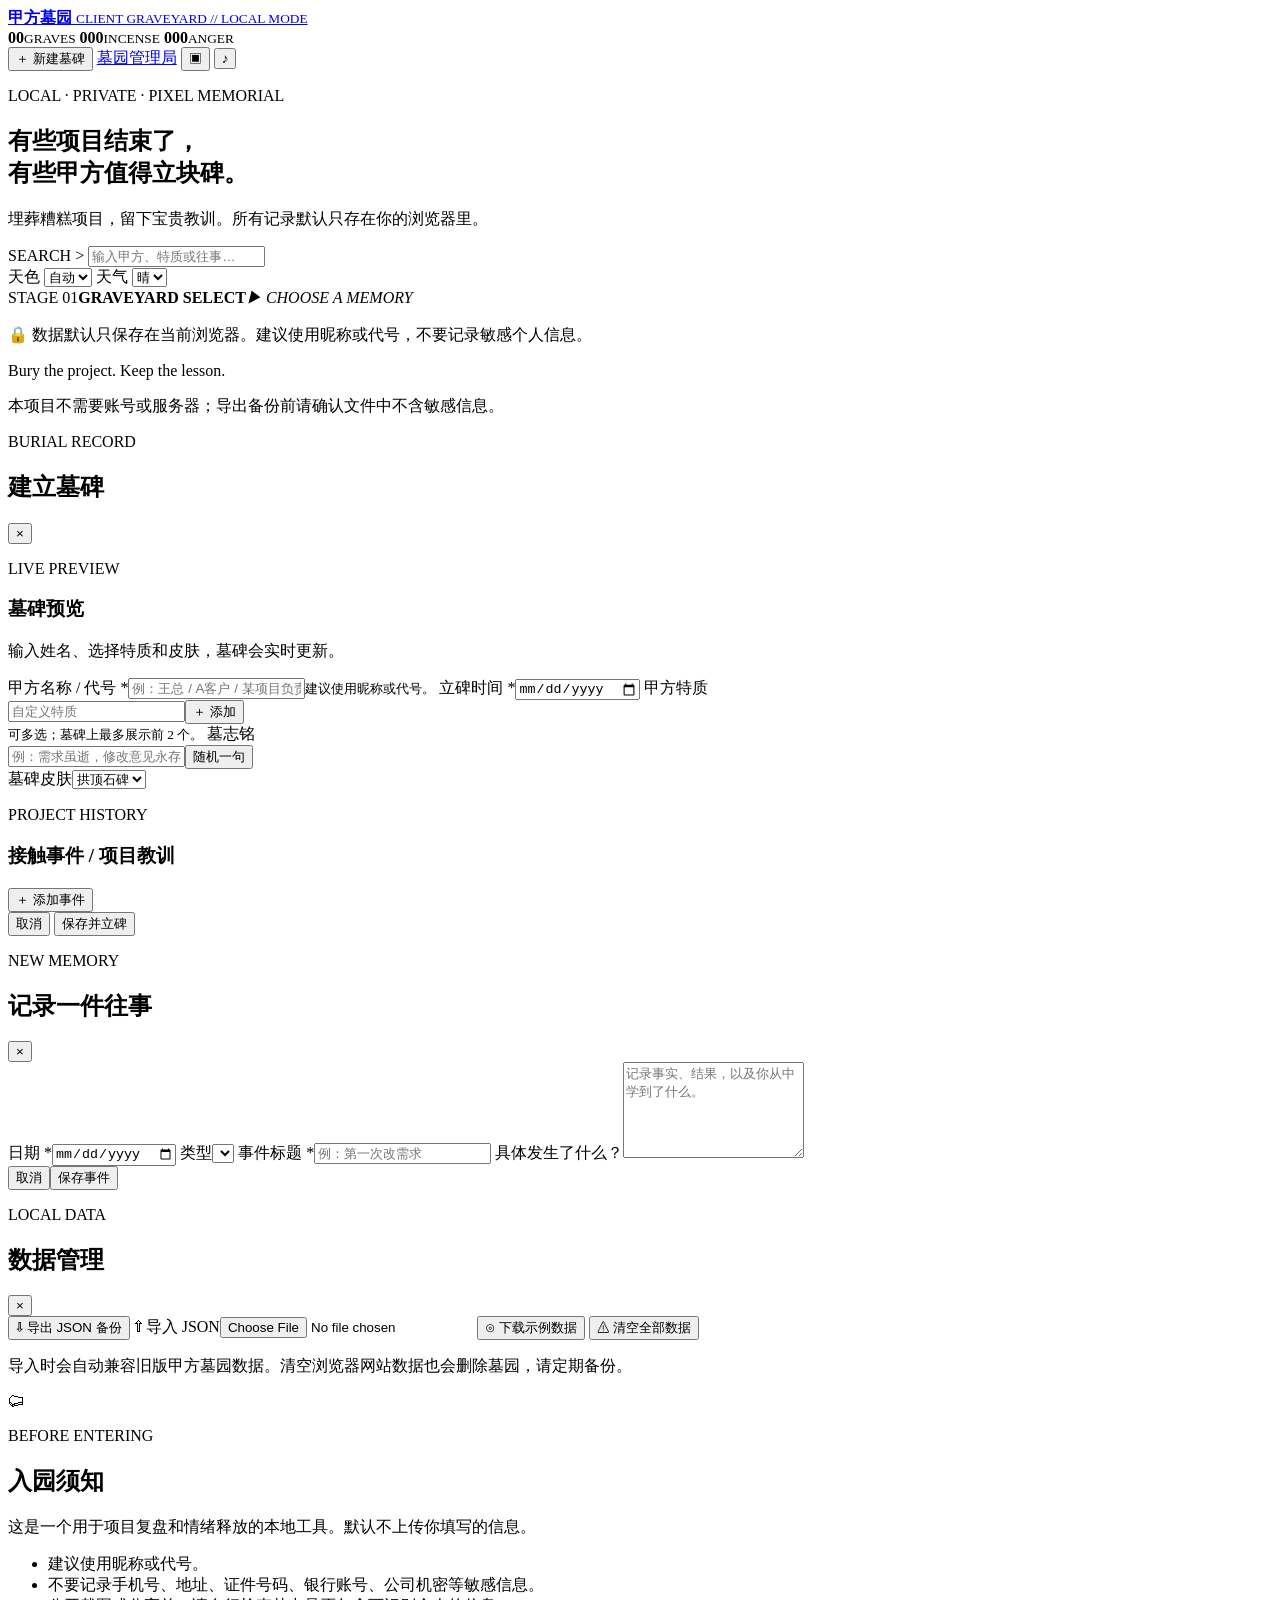
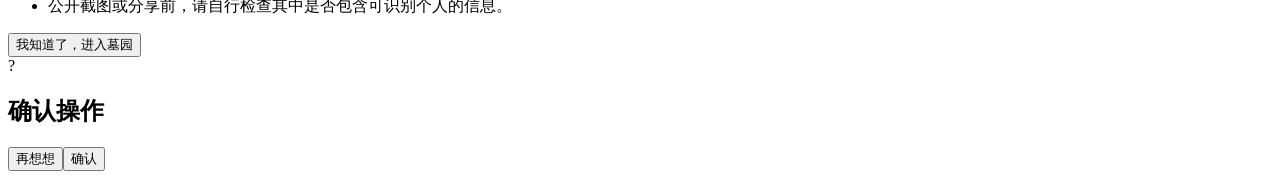
==== index.html @ edfb30df "Add app shell" ====
<!doctype html>
<html lang="zh-CN">
<head>
  <meta charset="utf-8">
  <meta name="viewport" content="width=device-width, initial-scale=1, viewport-fit=cover">
  <meta name="description" content="甲方墓园 Client Graveyard：一个用于项目复盘、情绪释放和记录合作教训的本地像素 Web App。">
  <meta name="theme-color" content="#11131f">
  <title>甲方墓园 · Client Graveyard</title>
  <link rel="stylesheet" href="css/style.css">
  <link rel="stylesheet" href="css/pixel.css">
  <link rel="stylesheet" href="css/responsive.css">
  <link rel="stylesheet" href="css/arcade-v11.css">
  <script defer src="js/storage.js"></script>
  <script defer src="js/events.js"></script>
  <script defer src="js/animations.js"></script>
  <script defer src="js/achievements.js"></script>
  <script defer src="js/graveyard.js"></script>
  <script defer src="js/profile.js"></script>
  <script defer src="js/app.js"></script>
</head>
<body data-theme="night" data-weather="fog">
  <div id="weatherLayer" class="weather-layer" aria-hidden="true">
    <div class="stars"></div>
    <div class="moon"></div>
    <div class="fog fog-a"></div>
    <div class="fog fog-b"></div>
    <div class="rain"></div>
  </div>

  <header class="site-header">
    <a class="brand" href="#graveyard" aria-label="返回甲方墓园">
      <span class="brand-mark" aria-hidden="true"><i></i></span>
      <span class="brand-copy">
        <strong>甲方墓园</strong>
        <small>CLIENT GRAVEYARD // LOCAL MODE</small>
      </span>
    </a>
    <div class="hud-counters" aria-label="墓园统计">
      <span><b id="hudGraves">00</b><small>GRAVES</small></span>
      <span><b id="hudIncense">000</b><small>INCENSE</small></span>
      <span><b id="hudPoop">000</b><small>ANGER</small></span>
    </div>
    <nav class="top-actions" aria-label="主要功能">
      <button class="pixel-btn primary" data-action="new-client">＋ 新建墓碑</button>
      <a class="pixel-btn" href="#stats">墓园管理局</a>
      <button class="pixel-btn icon-only" data-action="open-data" title="数据管理" aria-label="数据管理">▣</button>
      <button class="pixel-btn icon-only" data-action="toggle-sound" title="环境音" aria-label="切换环境音">♪</button>
    </nav>
  </header>

  <main id="app" class="app-shell">
    <section id="graveyardView" class="view" data-view="graveyard">
      <div class="hero">
        <div class="hero-copy">
          <p class="eyebrow">LOCAL · PRIVATE · PIXEL MEMORIAL</p>
          <h1>有些项目结束了，<br><span>有些甲方值得立块碑。</span></h1>
          <p>埋葬糟糕项目，留下宝贵教训。所有记录默认只存在你的浏览器里。</p>
        </div>
        <aside id="todayMemorial" class="today-card" aria-live="polite"></aside>
      </div>

      <div class="cemetery-toolbar">
        <label class="search-box">
          <span class="search-label">SEARCH</span>
          <span class="search-prefix">&gt;</span>
          <input id="searchInput" type="search" placeholder="输入甲方、特质或往事…" autocomplete="off">
        </label>
        <div id="filterChips" class="filter-chips" aria-label="特质筛选"></div>
        <div class="scene-controls">
          <label>天色
            <select id="themeSelect">
              <option value="auto">自动</option>
              <option value="day">白昼</option>
              <option value="night">夜晚</option>
            </select>
          </label>
          <label>天气
            <select id="weatherSelect">
              <option value="clear">晴</option>
              <option value="fog">雾</option>
              <option value="rain">雨</option>
            </select>
          </label>
        </div>
      </div>

      <section class="graveyard-scene" aria-label="甲方墓园">
        <div class="arcade-stage-hud" aria-hidden="true"><span>STAGE 01</span><b>GRAVEYARD SELECT</b><em>▶ CHOOSE A MEMORY</em></div>
        <div class="pixel-hill hill-back"></div>
        <div class="dead-tree tree-left" aria-hidden="true"><i></i><b></b></div>
        <div class="dead-tree tree-right" aria-hidden="true"><i></i><b></b></div>
        <div class="fence fence-left" aria-hidden="true"></div>
        <div class="fence fence-right" aria-hidden="true"></div>
        <div id="graveGrid" class="grave-grid"></div>
        <div id="emptyState" class="empty-state" hidden>
          <div class="empty-stone">RIP</div>
          <h2>世界很美好</h2>
          <p>这里还没有甲方。</p>
          <button class="pixel-btn primary" data-action="new-client">＋ 建立第一座墓碑</button>
        </div>
      </section>

      <p class="local-note">🔒 数据默认只保存在当前浏览器。建议使用昵称或代号，不要记录敏感个人信息。</p>
    </section>

    <section id="profileView" class="view" data-view="profile" hidden>
      <div id="profileContent"></div>
    </section>

    <section id="statsView" class="view" data-view="stats" hidden>
      <div class="page-head">
        <a class="pixel-btn" href="#graveyard">← 返回墓园</a>
        <div><p class="eyebrow">CEMETERY ADMINISTRATION</p><h1>墓园管理局</h1></div>
      </div>
      <div id="statsContent"></div>
    </section>
  </main>

  <footer class="site-footer">
    <p>Bury the project. Keep the lesson.</p>
    <p>本项目不需要账号或服务器；导出备份前请确认文件中不含敏感信息。</p>
  </footer>

  <div id="clientModal" class="modal" aria-hidden="true">
    <div class="modal-panel editor-panel" role="dialog" aria-modal="true" aria-labelledby="clientModalTitle">
      <div class="modal-head">
        <div><p class="eyebrow">BURIAL RECORD</p><h2 id="clientModalTitle">建立墓碑</h2></div>
        <button class="close-btn" data-action="close-client" aria-label="关闭">×</button>
      </div>
      <form id="clientForm">
        <input id="clientId" type="hidden">
        <div class="client-builder">
          <aside class="builder-preview">
            <p class="eyebrow">LIVE PREVIEW</p>
            <h3>墓碑预览</h3>
            <div id="clientPreview" class="client-preview-stage" aria-live="polite"></div>
            <p class="preview-note">输入姓名、选择特质和皮肤，墓碑会实时更新。</p>
          </aside>
          <div class="builder-fields">
            <div class="form-grid">
              <label class="field"><span>甲方名称 / 代号 *</span><input id="clientName" maxlength="50" required placeholder="例：王总 / A客户 / 某项目负责人"><small>建议使用昵称或代号。</small></label>
              <label class="field"><span>立碑时间 *</span><input id="burialDate" type="date" required></label>
              <label class="field full"><span>甲方特质</span><div id="traitPicker" class="trait-picker"></div><div class="inline-input"><input id="customTrait" maxlength="18" placeholder="自定义特质"><button type="button" class="pixel-btn" data-action="add-trait">＋ 添加</button></div><small>可多选；墓碑上最多展示前 2 个。</small></label>
              <label class="field full"><span>墓志铭</span><div class="inline-input"><input id="epitaph" maxlength="120" placeholder="例：需求虽逝，修改意见永存。"><button type="button" class="pixel-btn" data-action="random-epitaph">随机一句</button></div></label>
              <label class="field"><span>墓碑皮肤</span><select id="stoneSkin"><option value="arch">拱顶石碑</option><option value="slab">方碑</option><option value="obelisk">纪念柱</option></select></label>
            </div>
          </div>
        </div>

        <div class="editor-section">
          <div class="section-title-row"><div><p class="eyebrow">PROJECT HISTORY</p><h3>接触事件 / 项目教训</h3></div><button type="button" class="pixel-btn" data-action="add-event-row">＋ 添加事件</button></div>
          <div id="eventRows" class="event-rows"></div>
        </div>

        <div class="modal-actions">
          <button type="button" class="pixel-btn" data-action="close-client">取消</button>
          <button type="submit" class="pixel-btn primary">保存并立碑</button>
        </div>
      </form>
    </div>
  </div>

  <div id="eventModal" class="modal" aria-hidden="true">
    <div class="modal-panel small-panel" role="dialog" aria-modal="true" aria-labelledby="eventModalTitle">
      <div class="modal-head"><div><p class="eyebrow">NEW MEMORY</p><h2 id="eventModalTitle">记录一件往事</h2></div><button class="close-btn" data-action="close-event">×</button></div>
      <form id="singleEventForm">
        <input id="eventClientId" type="hidden"><input id="eventId" type="hidden">
        <div class="form-grid single">
          <label class="field"><span>日期 *</span><input id="eventDate" type="date" required></label>
          <label class="field"><span>类型</span><select id="eventType"></select></label>
          <label class="field full"><span>事件标题 *</span><input id="eventTitle" maxlength="60" required placeholder="例：第一次改需求"></label>
          <label class="field full"><span>具体发生了什么？</span><textarea id="eventContent" rows="6" maxlength="1200" placeholder="记录事实、结果，以及你从中学到了什么。"></textarea></label>
        </div>
        <div class="modal-actions"><button type="button" class="pixel-btn" data-action="close-event">取消</button><button class="pixel-btn primary" type="submit">保存事件</button></div>
      </form>
    </div>
  </div>

  <div id="dataModal" class="modal" aria-hidden="true">
    <div class="modal-panel small-panel" role="dialog" aria-modal="true" aria-labelledby="dataTitle">
      <div class="modal-head"><div><p class="eyebrow">LOCAL DATA</p><h2 id="dataTitle">数据管理</h2></div><button class="close-btn" data-action="close-data">×</button></div>
      <div class="data-actions">
        <button class="pixel-btn primary" data-action="export-data">⇩ 导出 JSON 备份</button>
        <label class="pixel-btn file-label">⇧ 导入 JSON<input id="importFile" type="file" accept="application/json"></label>
        <button class="pixel-btn" data-action="download-sample">⊙ 下载示例数据</button>
        <button class="pixel-btn danger" data-action="clear-data">⚠ 清空全部数据</button>
      </div>
      <p class="fine-print">导入时会自动兼容旧版甲方墓园数据。清空浏览器网站数据也会删除墓园，请定期备份。</p>
    </div>
  </div>

  <div id="onboardingModal" class="modal" aria-hidden="true">
    <div class="modal-panel notice-panel" role="dialog" aria-modal="true" aria-labelledby="noticeTitle">
      <div class="notice-icon">⚰</div>
      <p class="eyebrow">BEFORE ENTERING</p>
      <h2 id="noticeTitle">入园须知</h2>
      <p>这是一个用于项目复盘和情绪释放的本地工具。默认不上传你填写的信息。</p>
      <ul>
        <li>建议使用昵称或代号。</li>
        <li>不要记录手机号、地址、证件号码、银行账号、公司机密等敏感信息。</li>
        <li>公开截图或分享前，请自行检查其中是否包含可识别个人的信息。</li>
      </ul>
      <button class="pixel-btn primary wide" data-action="accept-notice">我知道了，进入墓园</button>
    </div>
  </div>

  <div id="confirmModal" class="modal" aria-hidden="true">
    <div class="modal-panel confirm-panel" role="dialog" aria-modal="true" aria-labelledby="confirmTitle">
      <div class="notice-icon">?</div>
      <h2 id="confirmTitle">确认操作</h2>
      <p id="confirmText"></p>
      <div class="modal-actions centered"><button class="pixel-btn" data-action="confirm-no">再想想</button><button id="confirmYes" class="pixel-btn danger">确认</button></div>
    </div>
  </div>

  <div id="toastLayer" class="toast-layer" aria-live="polite" aria-atomic="true"></div>
  <div id="effectLayer" class="effect-layer" aria-hidden="true"></div>
</body>
</html>
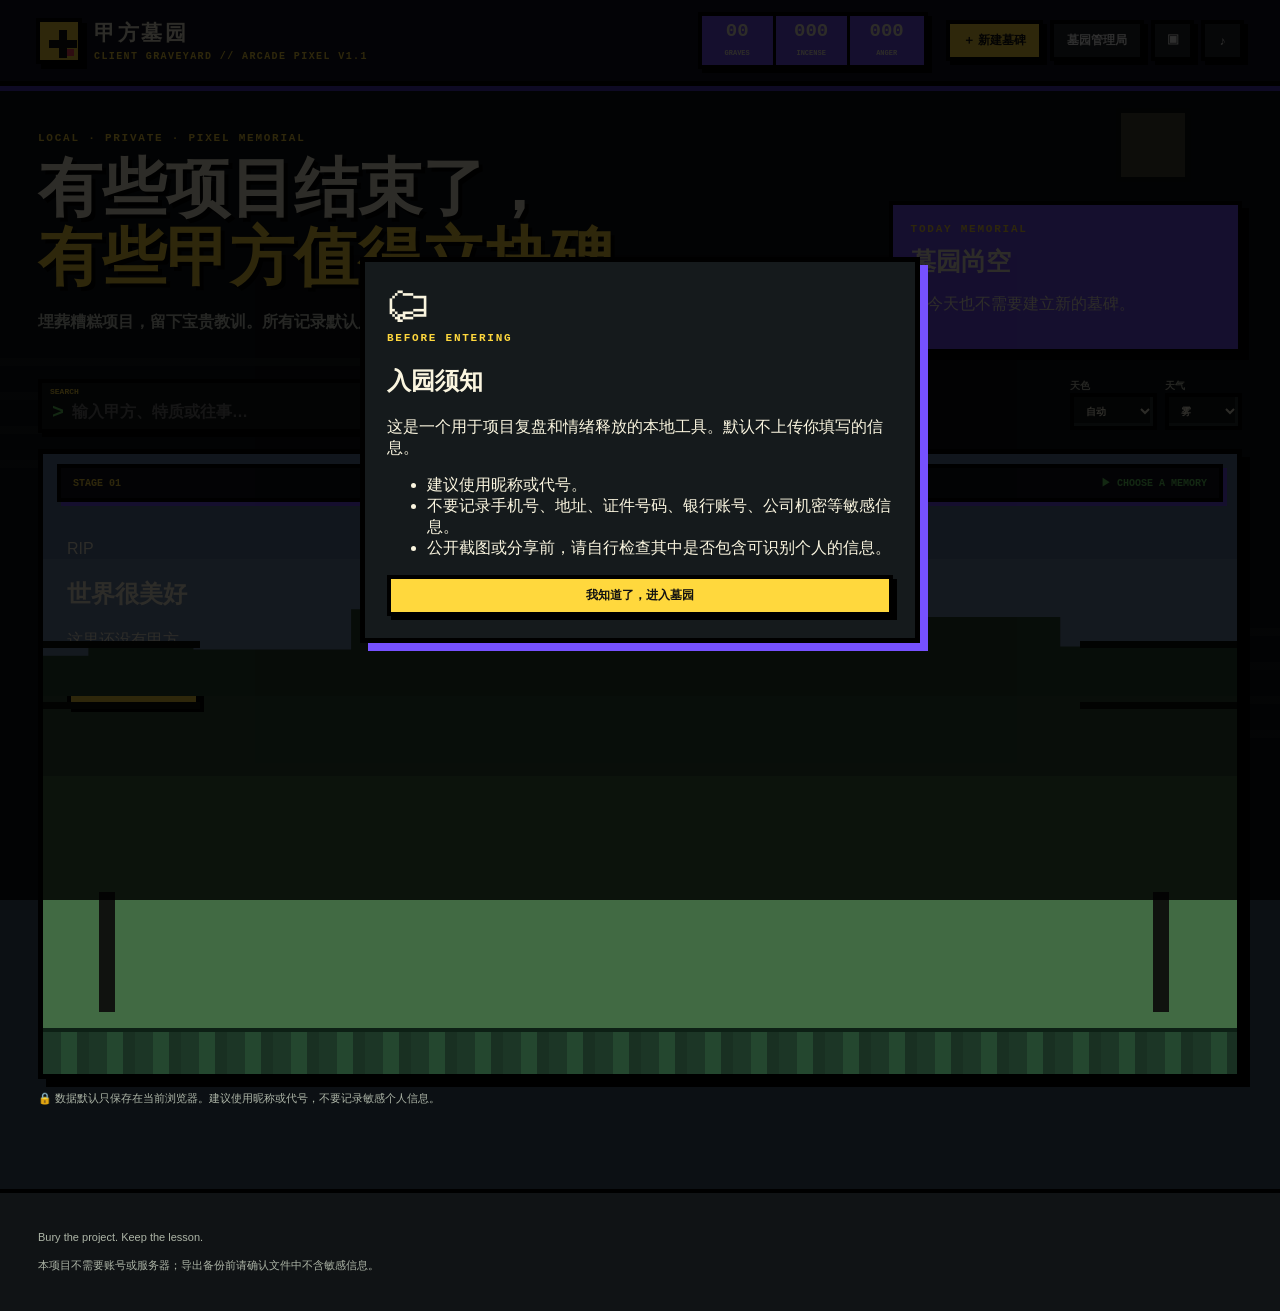
==== commit 3ad258e0: "Show Arcade Pixel v1.1 in site header" ====
--- a/index.html
+++ b/index.html
@@ -32,7 +32,7 @@
       <span class="brand-mark" aria-hidden="true"><i></i></span>
       <span class="brand-copy">
         <strong>甲方墓园</strong>
-        <small>CLIENT GRAVEYARD // LOCAL MODE</small>
+        <small>CLIENT GRAVEYARD // ARCADE PIXEL V1.1</small>
       </span>
     </a>
     <div class="hud-counters" aria-label="墓园统计">
--- a/css/style.css
+++ b/css/style.css
@@ -0,0 +1 @@
+:root{--bg:#0b1010;--panel:#12171a;--panel2:#1c2225;--text:#f7f4df;--muted:#aab1a2;--yellow:#ffd83d;--purple:#7651ff;--red:#ff455f;--green:#68dc65;--blue:#52b9ff;--stone:#92988d;--max:1440px}*{box-sizing:border-box}html{scroll-behavior:smooth}body{margin:0;min-height:100vh;background:var(--bg);color:var(--text);font-family:"Microsoft YaHei","PingFang SC","Noto Sans SC",Arial,sans-serif;overflow-x:hidden}button,input,textarea,select{font:inherit}button{cursor:pointer}a{color:inherit;text-decoration:none}[hidden]{display:none!important}::selection{background:var(--yellow);color:#111}.site-header{position:sticky;top:0;z-index:80;display:grid;grid-template-columns:minmax(260px,1fr) auto auto;align-items:center;gap:18px;padding:12px clamp(12px,3vw,36px);background:#11131f;border-bottom:5px solid #000;box-shadow:0 5px 0 #4f36c9}.brand{display:flex;align-items:center;gap:12px}.brand-mark{position:relative;width:46px;height:46px;border:4px solid #000;background:var(--yellow);box-shadow:5px 5px 0 #000}.brand-mark:before,.brand-mark:after,.brand-mark i{content:"";position:absolute;background:#111}.brand-mark:before{width:8px;height:28px;left:19px;top:8px}.brand-mark:after{height:8px;width:28px;left:9px;top:18px}.brand-mark i{width:7px;height:7px;right:4px;bottom:4px;background:var(--red)}.brand strong{display:block;font-size:21px;font-weight:900;letter-spacing:.12em}.brand small{display:block;color:var(--yellow);font:800 10px/1.2 "Courier New",monospace;letter-spacing:.14em;margin-top:4px}.hud-counters{display:flex;background:var(--purple);border:4px solid #000;box-shadow:4px 4px 0 #000}.hud-counters span{min-width:74px;padding:6px 9px;text-align:center;border-right:3px solid #000}.hud-counters span:last-child{border-right:0}.hud-counters b{display:block;font:900 19px/1 "Courier New",monospace}.hud-counters small{font:800 7px/1 "Courier New",monospace}.top-actions{display:flex;gap:7px;flex-wrap:wrap}.pixel-btn{display:inline-flex;align-items:center;justify-content:center;gap:7px;min-height:40px;padding:8px 13px;border:4px solid #000;border-radius:0;background:#22272a;color:#fff;box-shadow:4px 4px 0 #000;font-weight:900;font-size:12px}.pixel-btn:hover{color:var(--yellow);outline:2px solid var(--yellow);outline-offset:-6px}.pixel-btn:active{transform:translate(3px,3px);box-shadow:1px 1px 0 #000}.pixel-btn.primary{background:var(--yellow);color:#111}.pixel-btn.danger{background:var(--red);color:#fff}.pixel-btn.icon-only{width:43px;padding:0}.pixel-btn.wide{width:100%}.file-label input{display:none}input,textarea,select{width:100%;border:4px solid #000;border-radius:0;background:#0f1415;color:var(--text);padding:10px 11px;outline:none;box-shadow:inset -3px -3px 0 #293034;font-weight:700}input:focus,textarea:focus,select:focus{border-color:var(--yellow)}.app-shell{position:relative;z-index:5;width:min(var(--max),100%);margin:auto;padding:0 clamp(12px,3vw,38px) 70px}.hero{display:grid;grid-template-columns:minmax(0,1.4fr) minmax(285px,.6fr);gap:26px;align-items:end;padding:46px 0 26px}.eyebrow{margin:0 0 9px;color:var(--yellow);font:900 11px/1.2 "Courier New",monospace;letter-spacing:.16em}.hero h1,.page-head h1{margin:0;font-size:clamp(38px,5vw,68px);line-height:1.08;font-weight:900;text-shadow:4px 4px 0 #000}.hero h1 span{color:var(--yellow)}.hero-copy>p:last-child{color:#d0d4c6;line-height:1.8;font-weight:700}.today-card{border:4px solid #000;background:var(--purple);box-shadow:7px 7px 0 #000;padding:18px;min-height:150px}.today-card h3{font-size:25px;margin:4px 0 8px}.cemetery-toolbar{display:grid;grid-template-columns:minmax(270px,390px) 1fr auto;gap:14px;margin-bottom:16px;align-items:start}.search-box{position:relative;height:54px;display:flex;align-items:center;gap:8px;padding:16px 10px 4px;border:4px solid #000;background:#111617;box-shadow:4px 4px 0 #000}.search-label{position:absolute;left:8px;top:4px;color:var(--yellow);font:900 8px "Courier New",monospace}.search-prefix{color:var(--green);font:900 20px "Courier New",monospace}.search-box input{border:0;box-shadow:none;background:transparent;padding:0}.filter-chips{display:flex;gap:7px;flex-wrap:wrap}.filter-chip,.trait-option{border:3px solid #000;background:#272d2f;color:#eee;padding:7px 9px;font-size:11px;font-weight:900;box-shadow:3px 3px 0 #000}.filter-chip.active,.trait-option.active{background:var(--yellow);color:#111;transform:translate(2px,2px);box-shadow:1px 1px 0 #000}.scene-controls{display:flex;gap:8px}.scene-controls label{font-size:10px;color:var(--muted);font-weight:900}.scene-controls select{padding:8px}.graveyard-scene{position:relative;min-height:630px;overflow:hidden;border:5px solid #000;background:linear-gradient(#151b24 0 18%,#20263b 18% 34%,#182b24 34% 52%,#284631 52% 100%);box-shadow:8px 8px 0 #000;padding:86px 24px 92px;image-rendering:pixelated}.graveyard-scene:after{content:"";position:absolute;left:0;right:0;bottom:0;height:42px;background:repeating-linear-gradient(90deg,#1c3626 0 18px,#24472f 18px 34px,#193022 34px 46px);border-top:4px solid #0d2015;z-index:0}.arcade-stage-hud{position:absolute;top:10px;left:14px;right:14px;z-index:5;display:flex;align-items:center;justify-content:space-between;padding:8px 12px;border:4px solid #000;background:#10131b;box-shadow:4px 4px 0 var(--purple);font:900 10px "Courier New",monospace;color:var(--yellow)}.pixel-hill{position:absolute;left:-5%;right:-5%;top:14%;height:155px;background:#121e1b;clip-path:polygon(0 74%,8% 74%,8% 65%,16% 65%,16% 70%,28% 70%,28% 44%,36% 44%,36% 60%,49% 60%,49% 38%,58% 38%,58% 57%,70% 57%,70% 49%,82% 49%,82% 68%,100% 68%,100% 100%,0 100%);z-index:0}.fence{position:absolute;top:187px;width:175px;height:68px;border-top:7px solid #0a0f0d;border-bottom:7px solid #0a0f0d;z-index:1}.fence-left{left:-18px}.fence-right{right:-18px}.dead-tree{position:absolute;z-index:1;width:80px;height:170px;bottom:62px}.dead-tree i{position:absolute;left:34px;bottom:0;width:16px;height:120px;background:#10120f}.tree-left{left:22px}.tree-right{right:38px}.grave-grid{display:grid;grid-template-columns:repeat(4,minmax(0,1fr));gap:54px 26px;position:relative;z-index:3;align-items:end}.grave-plot{position:relative;text-align:center;display:grid;grid-template-rows:245px auto auto;align-items:end}.grave-stage{position:relative;height:245px;display:flex;align-items:flex-end;justify-content:center;padding:0 4px 18px}.grave-stage:after{content:"";position:absolute;left:9%;right:9%;bottom:3px;height:20px;background:#142318;border:4px solid #0b130d;box-shadow:0 7px 0 #0a100b;z-index:-1}.select-arrow{position:absolute;left:2px;top:42%;color:var(--yellow);font:900 23px "Courier New",monospace;opacity:0}.grave-plot:hover .select-arrow{opacity:1}.grave-stone{position:relative;width:min(100%,205px);height:190px;padding:48px 14px 28px;border:5px solid #171b17;background:var(--stone);box-shadow:7px 7px 0 #242b25,0 12px 0 #10130f;color:#171b17;display:flex;flex-direction:column;align-items:center}.grave-stone:before{content:"";position:absolute;inset:8px;border:3px solid #5e675e;pointer-events:none}.grave-stone.skin-arch{border-radius:95px 95px 0 0;height:202px}.grave-stone.skin-slab{height:184px}.grave-stone.skin-obelisk{width:min(90%,180px);height:218px;clip-path:polygon(34% 0,66% 0,90% 20%,90% 100%,10% 100%,10% 20%)}.grave-name{position:relative;z-index:2;font-size:clamp(22px,2vw,30px);font-weight:900;line-height:1.15;max-width:100%;overflow:hidden;text-overflow:ellipsis;white-space:nowrap}.grave-traits{display:flex;justify-content:center;gap:5px;flex-wrap:wrap;margin-top:10px;min-height:42px}.stone-trait{display:inline-block;background:#1d231f;color:#f7f4df;border:2px solid #000;padding:3px 5px;font-size:10px;font-weight:900}.grave-counts{display:flex;gap:18px;margin-top:10px;font:900 13px "Courier New",monospace}.grave-counts span{display:flex;align-items:center;gap:5px}.grave-date{position:absolute;bottom:10px;font:900 9px "Courier New",monospace;color:#394139}.grave-actions{display:flex;justify-content:center;gap:8px;margin-top:9px}.grave-meta{margin-top:8px;color:#d5dacd;font:900 9px "Courier New",monospace}.px-icon{display:inline-block;width:12px;height:16px;position:relative}.px-candle{background:#efe3b9;border:2px solid #111}.px-candle:before{content:"";position:absolute;left:2px;top:-8px;width:5px;height:7px;background:var(--yellow);border:2px solid #111}.px-poop{width:16px;height:13px;background:#895126;border:2px solid #111;clip-path:polygon(30% 0,70% 0,70% 20%,85% 20%,85% 40%,100% 40%,100% 100%,0 100%,0 45%,15% 45%,15% 20%,30% 20%)}.crow{display:none}.grave-plot[data-level="3"] .crow,.grave-plot[data-level="4"] .crow{display:block;position:absolute;right:12%;top:20px;width:20px;height:14px;background:#111;border:3px solid #000}.memorial-badge{position:absolute;top:-18px;left:50%;transform:translateX(-50%);background:var(--red);color:#fff;border:3px solid #000;padding:3px 7px;font-size:9px;font-weight:900}.local-note,.site-footer{color:#adb5a7;font-size:11px;line-height:1.6}.site-footer{padding:25px clamp(12px,3vw,38px);border-top:4px solid #000;background:#101315}.page-head{display:flex;gap:20px;align-items:center;padding:36px 0 10px}.profile-shell{padding:40px 0}.profile-topbar{display:flex;justify-content:space-between;gap:14px;margin-bottom:22px}.profile-actions{display:flex;gap:8px;flex-wrap:wrap}.profile-hero{display:grid;grid-template-columns:330px 1fr;gap:28px;align-items:center;border:5px solid #000;background:#111516;box-shadow:8px 8px 0 #4f36c9;padding:26px}.profile-stone-wrap{display:grid;place-items:center;min-height:310px;background:linear-gradient(#20263b 0 46%,#29452f 46% 100%);border:5px solid #000}.profile-stone-wrap .grave-plot{display:block;width:270px}.profile-stone-wrap .grave-stone{width:220px}.profile-info h1{margin:0;font-size:clamp(40px,5vw,68px);font-weight:900}.profile-traits{display:flex;gap:7px;flex-wrap:wrap;margin:13px 0}.profile-traits span{padding:6px 8px;border:3px solid #000;background:var(--yellow);color:#111;font-size:10px;font-weight:900}.epitaph{margin:20px 0;padding:16px 18px;border:4px solid #000;background:#0b0f10;color:#e4e0d0;font-size:17px;line-height:1.7}.profile-stats{display:grid;grid-template-columns:repeat(4,1fr);gap:10px;margin-top:20px}.profile-stat{padding:13px;border:4px solid #000;background:#171c1e}.profile-stat b{display:block;font:900 26px/1 "Courier New",monospace;color:var(--yellow)}.profile-stat span{font-size:9px;color:#c0c6b7;font-weight:900}.profile-reactions{display:flex;gap:10px;margin-top:18px}.timeline-section,.stats-panel{margin-top:25px;border:5px solid #000;background:#111516;box-shadow:7px 7px 0 #292f31;padding:24px}.timeline-head{display:flex;justify-content:space-between;align-items:end;gap:14px}.timeline-head h2,.stats-panel h2{margin:0 0 18px;font-size:28px}.timeline{position:relative;display:grid}.timeline:before{content:"";position:absolute;left:142px;top:0;bottom:0;width:4px;background:var(--purple)}.timeline-item{display:grid;grid-template-columns:120px 1fr;gap:44px;padding-bottom:24px;position:relative}.timeline-item:before{content:"";position:absolute;left:134px;top:8px;width:16px;height:16px;background:var(--yellow);border:4px solid #000}.timeline-date{color:var(--yellow);font:900 10px "Courier New",monospace;padding-top:10px;text-align:right}.timeline-card{border:4px solid #000;background:#0c1112;padding:15px;box-shadow:4px 4px 0 #282e30}.timeline-type{font:900 9px "Courier New",monospace;color:var(--green)}.timeline-card h3{margin:6px 0 8px}.timeline-card p{white-space:pre-wrap;color:#c1c7b9;line-height:1.7}.timeline-tools{display:flex;gap:6px;justify-content:flex-end}.timeline-tools button{border:0;background:transparent;color:#9ea697}.no-events{padding:40px 20px;text-align:center;border:4px dashed #384044;background:#0d1112;color:#a6ae9e}.stats-grid{display:grid;grid-template-columns:repeat(4,1fr);gap:14px;margin:28px 0}.stat-card{border:5px solid #000;background:#171b1d;box-shadow:6px 6px 0 var(--purple);padding:20px}.stat-card b{display:block;font:900 42px/1 "Courier New",monospace}.stat-card span{font-size:11px}.stats-panels{display:grid;grid-template-columns:1.05fr .95fr;gap:18px}.rank-row{display:grid;grid-template-columns:120px 1fr 40px;gap:10px;align-items:center}.rank-bar{height:16px;background:#23292b;border:3px solid #000}.rank-fill{height:100%;background:var(--yellow)}.year-bars{display:flex;align-items:end;gap:14px;min-height:210px}.year-col{flex:1;text-align:center;font:800 9px "Courier New",monospace}.year-bar{background:var(--purple);border:4px solid #000;width:min(52px,70%);margin:auto;position:relative}.achievement-grid{display:grid;grid-template-columns:repeat(2,minmax(0,1fr));gap:10px}.achievement{display:flex;gap:11px;padding:12px;border:4px solid #000;background:#0c1112;opacity:.42}.achievement.unlocked{opacity:1;box-shadow:4px 4px 0 var(--yellow)}.achievement-icon{display:grid;place-items:center;width:42px;height:42px;flex:0 0 42px;border:4px solid #000;background:var(--purple);font-weight:900}.modal{position:fixed;inset:0;z-index:200;display:none;place-items:center;padding:20px;background:rgba(0,0,0,.82)}.modal.open{display:grid}.modal-panel{width:min(980px,100%);max-height:92vh;overflow:auto;border:5px solid #000;background:#151a1c;box-shadow:8px 8px 0 var(--purple);padding:22px}.small-panel{width:min(680px,100%)}.notice-panel,.confirm-panel{width:min(560px,100%)}.modal-head{display:flex;justify-content:space-between;gap:12px;align-items:start}.close-btn{width:40px;height:40px;border:4px solid #000;background:var(--red);color:#fff;font-size:24px;font-weight:900}.client-builder{display:grid;grid-template-columns:290px 1fr;gap:20px}.builder-preview{border:4px solid #000;background:#0d1112;padding:14px}.client-preview-stage{height:270px;display:grid;place-items:end center}.form-grid{display:grid;grid-template-columns:repeat(2,minmax(0,1fr));gap:16px}.field{display:flex;flex-direction:column;gap:7px;font-size:12px;font-weight:900}.field.full{grid-column:1/-1}.inline-input{display:grid;grid-template-columns:1fr auto;gap:8px}.trait-picker{display:flex;gap:7px;flex-wrap:wrap}.editor-section{margin-top:24px;border-top:4px dashed #414a44;padding-top:18px}.section-title-row{display:flex;justify-content:space-between;gap:20px;align-items:end}.event-rows{display:grid;gap:12px}.event-row{display:grid;grid-template-columns:130px 145px 1fr 1.45fr auto;gap:8px;padding:12px;border:4px solid #000;background:#0c1112}.modal-actions{display:flex;justify-content:flex-end;gap:10px;margin-top:24px}.data-actions{display:grid;grid-template-columns:1fr 1fr;gap:12px}.toast-layer{position:fixed;right:18px;bottom:18px;z-index:300;display:grid;gap:10px}.toast{width:min(370px,calc(100vw - 36px));padding:14px 16px;border:4px solid #000;background:#15191b;box-shadow:6px 6px 0 var(--purple)}.toast strong{display:block}.toast small{color:#bfc5b6}.effect-layer{position:fixed;inset:0;z-index:250;pointer-events:none;overflow:hidden}.reaction-message{position:fixed;transform:translate(-50%,-50%);padding:11px 14px;background:#111416;border:4px solid #000;box-shadow:5px 5px 0 var(--yellow);font-size:12px;font-weight:900;white-space:nowrap}.incense-effect{position:fixed;width:28px;height:42px;transform:translate(-50%,0)}.incense-effect .effect-candle{position:absolute;left:7px;bottom:0;width:14px;height:27px;background:#efe3b9;border:3px solid #111}.poop-effect{position:fixed;width:42px;height:38px}.poop-effect .effect-poop{position:absolute;inset:4px;background:#895126;border:4px solid #111}.fine-print{font-size:9px;color:#858e7f;line-height:1.5}.notice-icon{font-size:42px}.client-preview-stage .grave-stone{pointer-events:none}
--- a/css/pixel.css
+++ b/css/pixel.css
@@ -0,0 +1,6 @@
+/* Pixel ambience and frame-based motion */
+body[data-theme="day"]{--bg:#182126;--bg2:#233037;--panel:#151b1d;--panel2:#20282b;--text:#faf5df;--muted:#c8ccbc}
+body[data-theme="day"] .graveyard-scene{background:linear-gradient(#5e78a0 0 17%,#728aae 17% 34%,#31503a 34% 52%,#416a43 52% 100%)}
+body[data-theme="day"] .pixel-hill{background:#294631}body[data-theme="day"] .moon{opacity:.25;background:#fff1a2}.weather-layer{position:fixed;inset:0;z-index:1;pointer-events:none;overflow:hidden;image-rendering:pixelated}.stars{position:absolute;inset:0;opacity:.65;background-image:linear-gradient(#fff,#fff),linear-gradient(#d7dece,#d7dece),linear-gradient(#fff1a2,#fff1a2);background-repeat:no-repeat;background-size:3px 3px,4px 4px,3px 3px;background-position:8% 12%,23% 7%,38% 16%;box-shadow:140px 90px 0 #fff,320px 40px 0 #d7dece,580px 115px 0 #fff,760px 65px 0 #fff1a2,990px 125px 0 #d7dece,1160px 52px 0 #fff,1290px 102px 0 #fff1a2}.moon{position:absolute;right:7vw;top:108px;width:74px;height:74px;background:#dcd9bd;border:5px solid #0c1010;box-shadow:7px 7px 0 rgba(0,0,0,.35);clip-path:polygon(0 0,100% 0,100% 100%,0 100%)}body[data-theme="day"] .stars{opacity:0}.fog{position:absolute;width:1100px;height:140px;background:repeating-linear-gradient(0deg,transparent 0 14px,rgba(215,224,211,.06) 14px 22px,transparent 22px 34px);opacity:0}.fog-a{top:38%;left:-20%;animation:fogMove 18s steps(18,end) infinite}.fog-b{top:68%;right:-30%;animation:fogMove2 24s steps(24,end) infinite}body[data-weather="fog"] .fog{opacity:1}body[data-weather="rain"] .rain{position:absolute;inset:-20% 0 0;background-image:repeating-linear-gradient(105deg,transparent 0 26px,rgba(214,225,220,.22) 27px 30px,transparent 30px 54px);background-size:70px 70px;animation:rainFall .5s steps(3,end) infinite}body[data-weather="rain"] .fog{opacity:.2}
+@keyframes fogMove{0%{transform:translateX(-10%)}50%{transform:translateX(35%)}100%{transform:translateX(-10%)}}@keyframes fogMove2{0%{transform:translateX(15%)}50%{transform:translateX(-32%)}100%{transform:translateX(15%)}}@keyframes rainFall{to{background-position:-20px 70px}}@keyframes crowBob{50%{transform:translateY(-4px)}}@keyframes toastIn{from{transform:translateX(120%);opacity:0}to{transform:none;opacity:1}}@keyframes toastOut{to{transform:translateX(120%);opacity:0}}@keyframes reactionMsg{0%{opacity:0;transform:translate(-50%,-20%) scale(.9)}10%,80%{opacity:1;transform:translate(-50%,-50%) scale(1)}100%{opacity:0;transform:translate(-50%,-110%) scale(1)}}@keyframes incenseStay{0%{opacity:0;transform:translate(-50%,15px)}12%,80%{opacity:1;transform:translate(-50%,0)}100%{opacity:0;transform:translate(-50%,-16px)}}@keyframes smokeRise{0%{opacity:0;transform:translate(0,12px)}40%{opacity:.9}100%{opacity:0;transform:translate(8px,-22px)}}@keyframes poopArc{0%{transform:translate(var(--sx),var(--sy)) rotate(0deg) scale(.7)}55%{transform:translate(calc((var(--sx) + var(--tx))/2),calc(var(--sy) - 190px)) rotate(300deg) scale(1)}100%{transform:translate(var(--tx),var(--ty)) rotate(620deg) scale(1)}}@keyframes poopStay{0%,78%{opacity:1}100%{opacity:0;transform:translate(var(--tx),calc(var(--ty) + 28px)) rotate(640deg)}}@keyframes stoneShake{0%,100%{transform:translateX(0)}20%{transform:translateX(-5px)}40%{transform:translateX(5px)}60%{transform:translateX(-3px)}80%{transform:translateX(2px)}}
+@media(prefers-reduced-motion:reduce){*,*:before,*:after{animation-duration:.01ms!important;animation-iteration-count:1!important;scroll-behavior:auto!important;transition:none!important}}
--- a/css/responsive.css
+++ b/css/responsive.css
@@ -0,0 +1,9 @@
+@media(max-width:1160px){
+  .site-header{grid-template-columns:1fr auto}.hud-counters{grid-row:2;grid-column:1/-1;justify-self:start}.grave-grid{gap:48px 18px}.cemetery-toolbar{grid-template-columns:1fr 1fr}.filter-chips{grid-column:1/-1;order:3}.stats-grid{grid-template-columns:repeat(2,1fr)}.profile-hero{grid-template-columns:285px 1fr}.event-row{grid-template-columns:120px 130px 1fr}.event-row textarea{grid-column:1/-2}.event-row .remove-row{grid-column:-2/-1;grid-row:2}.client-builder{grid-template-columns:260px 1fr}
+}
+@media(max-width:760px){
+  .site-header{grid-template-columns:1fr auto;align-items:start;padding:10px 12px;gap:9px}.brand small{display:none}.brand-mark{width:39px;height:39px}.brand-mark:before{height:23px;left:15px;top:6px}.brand-mark:after{width:23px;left:7px;top:15px}.brand strong{font-size:16px}.top-actions .pixel-btn:not(.primary):not(.icon-only){display:none}.hud-counters{grid-row:2;grid-column:1/-1;width:100%;justify-content:stretch}.hud-counters span{flex:1;min-width:0}.hud-counters b{font-size:16px}.app-shell{padding-left:10px;padding-right:10px}.hero{grid-template-columns:1fr;padding-top:32px}.today-card{min-height:0}.hero h1{font-size:40px}.cemetery-toolbar{grid-template-columns:1fr}.filter-chips{grid-column:auto}.scene-controls{justify-content:space-between}.graveyard-scene{padding:60px 8px 76px;min-height:540px}.grave-grid{grid-template-columns:repeat(2,minmax(0,1fr));gap:40px 8px}.grave-plot{grid-template-rows:196px auto auto}.grave-stage{height:196px;padding:0 2px 14px}.grave-stone{width:min(100%,154px);height:158px;padding:38px 7px 20px;border-width:4px;box-shadow:5px 5px 0 #242b25,0 9px 0 #10130f}.grave-stone.skin-arch{height:165px}.grave-stone.skin-slab{height:148px}.grave-stone.skin-obelisk{height:176px;width:min(91%,142px);padding-top:44px}.grave-stone:before{inset:7px;border-width:3px}.grave-stone:after{left:11px;right:11px;top:17px;height:5px;box-shadow:0 5px 0 #838a80}.grave-stone.skin-obelisk:after{top:27px}.grave-name{font-size:clamp(18px,5vw,21px)}.stone-trait{font-size:9px;max-width:64px;padding:2px 3px}.grave-traits{gap:3px;margin-top:7px;min-height:30px}.grave-counts{font-size:10px;gap:9px;margin-top:7px}.grave-date{font-size:7px;bottom:9px}.grave-actions{gap:5px;margin-top:6px}.grave-actions .pixel-btn{font-size:10px;padding:5px 6px;min-height:36px}.grave-meta{font-size:8px}.select-arrow{display:none}.tree-left{left:-35px}.tree-right{right:-35px}.page-head{align-items:start;flex-direction:column}.page-head h1{font-size:38px}.stats-grid{grid-template-columns:1fr 1fr}.stats-panels{grid-template-columns:1fr}.achievement-grid{grid-template-columns:1fr}.profile-shell{padding-top:24px}.profile-topbar{align-items:flex-start;flex-direction:column}.profile-hero{grid-template-columns:1fr;padding:18px}.profile-stone-wrap{min-height:270px}.profile-stats{grid-template-columns:1fr 1fr}.profile-reactions{flex-wrap:wrap}.timeline-section{padding:14px}.timeline:before{left:10px}.timeline-item{grid-template-columns:1fr;gap:8px;padding-left:30px}.timeline-item:before{left:1px}.timeline-date{text-align:left;padding-top:0}.modal{padding:10px}.modal-panel{padding:15px;max-height:95vh}.client-builder{grid-template-columns:1fr}.builder-preview{position:relative}.client-preview-stage{height:230px}.client-preview-stage .grave-stage{height:205px}.form-grid,.form-grid.single{grid-template-columns:1fr}.field.full{grid-column:auto}.event-row{grid-template-columns:1fr 1fr}.event-row .ev-title,.event-row textarea{grid-column:1/-1}.event-row .remove-row{grid-column:1/-1;grid-row:auto}.data-actions{grid-template-columns:1fr}.section-title-row{align-items:flex-start;flex-direction:column}.toast-layer{right:8px;bottom:8px}.rank-row{grid-template-columns:90px 1fr 30px}.reaction-message{max-width:80vw;white-space:normal;text-align:center}
+}
+@media(max-width:390px){
+  .site-header{padding:8px}.brand strong{font-size:15px}.top-actions{gap:4px}.pixel-btn.primary{padding-left:7px;padding-right:7px}.graveyard-scene{padding-left:6px;padding-right:6px}.grave-grid{gap:34px 6px}.grave-actions .pixel-btn{padding:5px;width:50%;font-size:0}.grave-actions .pixel-btn .px-icon{transform:scale(1.2)}.grave-plot{grid-template-rows:184px auto auto}.grave-stage{height:184px}.grave-stone{width:min(100%,144px)}.stats-grid{grid-template-columns:1fr}.profile-stats{grid-template-columns:1fr 1fr}.hud-counters small{font-size:6px}
+}
--- a/css/arcade-v11.css
+++ b/css/arcade-v11.css
@@ -0,0 +1,5 @@
+/* Arcade Pixel v1.1 final visual overrides */
+:root{--arcade-black:#090a0f;--arcade-yellow:#ffd83d;--arcade-purple:#7651ff;--arcade-red:#ff455f;--arcade-green:#68dc65}
+body{background:#0c1014}.site-header,.modal-panel,.profile-hero,.timeline-section,.stats-panel,.today-card,.search-box{image-rendering:pixelated}.grave-grid{align-items:end}.grave-plot{align-self:end}.grave-stage{display:flex;align-items:flex-end;justify-content:center}.grave-stone{flex:0 0 auto;transform-origin:bottom center}.grave-name{font-family:"Microsoft YaHei","PingFang SC","Noto Sans SC",sans-serif;font-weight:900;letter-spacing:.02em}.grave-traits{align-items:center}.stone-trait{font-family:"Microsoft YaHei","PingFang SC","Noto Sans SC",sans-serif}.grave-actions .pixel-btn{min-width:92px}.arcade-stage-hud b{color:#fff;letter-spacing:.14em}.arcade-stage-hud em{font-style:normal;color:var(--arcade-green)}.modal-panel{border-radius:0}.builder-preview{box-shadow:6px 6px 0 #000}.profile-info h1{color:#fff;text-shadow:5px 5px 0 #000}.timeline-card{border-radius:0}.achievement,.stat-card{border-radius:0}
+@media(max-width:760px){.grave-grid{grid-template-columns:repeat(2,minmax(0,1fr))!important}.grave-name{font-size:clamp(18px,5vw,22px)}.stone-trait{font-size:10px}.arcade-stage-hud{font-size:8px}.arcade-stage-hud em{display:none}.grave-actions .pixel-btn{min-width:0}}
+@media(max-width:390px){.grave-grid{grid-template-columns:repeat(2,minmax(0,1fr))!important}.grave-name{font-size:18px}.stone-trait{font-size:9px}}
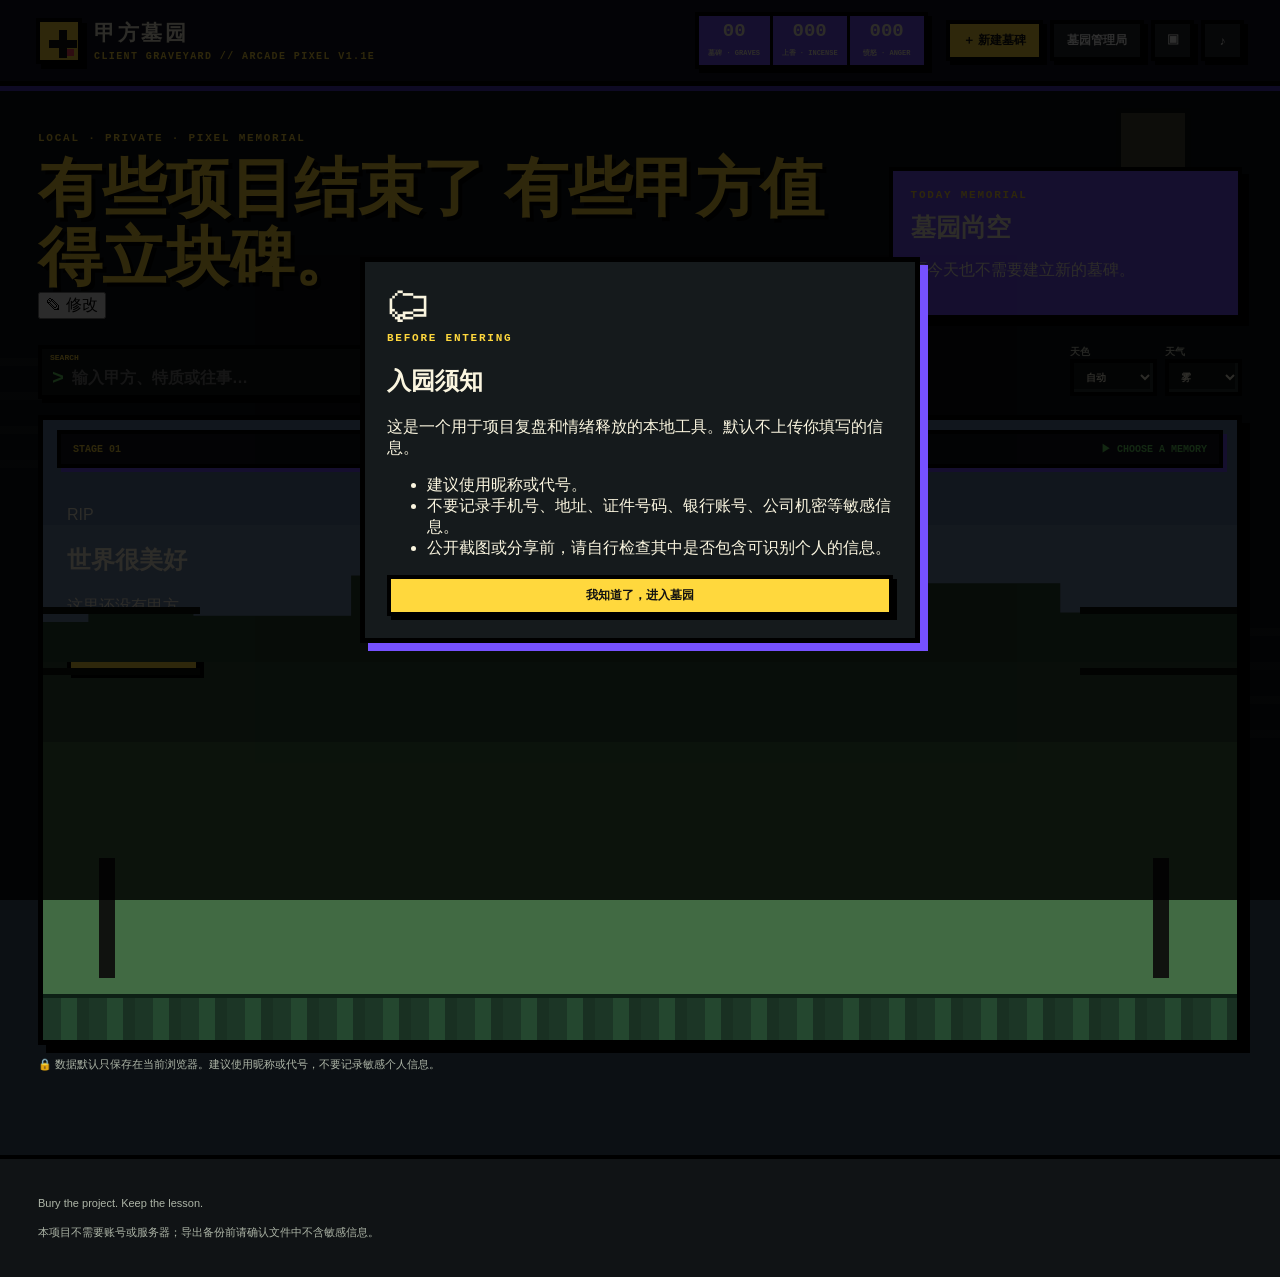
==== commit 95295737: "Publish Arcade Pixel v1.1e layout and editable headline" ====
--- a/index.html
+++ b/index.html
@@ -32,13 +32,13 @@
       <span class="brand-mark" aria-hidden="true"><i></i></span>
       <span class="brand-copy">
         <strong>甲方墓园</strong>
-        <small>CLIENT GRAVEYARD // ARCADE PIXEL V1.1</small>
+        <small>CLIENT GRAVEYARD // ARCADE PIXEL V1.1E</small>
       </span>
     </a>
     <div class="hud-counters" aria-label="墓园统计">
-      <span><b id="hudGraves">00</b><small>GRAVES</small></span>
-      <span><b id="hudIncense">000</b><small>INCENSE</small></span>
-      <span><b id="hudPoop">000</b><small>ANGER</small></span>
+      <span><b id="hudGraves">00</b><small>墓碑 · GRAVES</small></span>
+      <span><b id="hudIncense">000</b><small>上香 · INCENSE</small></span>
+      <span><b id="hudPoop">000</b><small>愤怒 · ANGER</small></span>
     </div>
     <nav class="top-actions" aria-label="主要功能">
       <button class="pixel-btn primary" data-action="new-client">＋ 新建墓碑</button>
@@ -53,8 +53,18 @@
       <div class="hero">
         <div class="hero-copy">
           <p class="eyebrow">LOCAL · PRIVATE · PIXEL MEMORIAL</p>
-          <h1>有些项目结束了，<br><span>有些甲方值得立块碑。</span></h1>
-          <p>埋葬糟糕项目，留下宝贵教训。所有记录默认只存在你的浏览器里。</p>
+          <div class="hero-title-wrap">
+            <h1>
+              <span id="heroLead" class="hero-lead">有些项目结束了</span>
+              <span class="hero-main">有些甲方值得立块碑。</span>
+            </h1>
+            <button class="hero-edit-btn" type="button" data-action="edit-hero-lead" title="修改第一行标语">✎ 修改</button>
+          </div>
+          <div id="heroLeadEditor" class="hero-lead-editor" hidden>
+            <input id="heroLeadInput" maxlength="24" aria-label="第一行标语">
+            <button type="button" class="pixel-btn primary" data-action="save-hero-lead">保存</button>
+            <button type="button" class="pixel-btn" data-action="cancel-hero-lead">取消</button>
+          </div>
         </div>
         <aside id="todayMemorial" class="today-card" aria-live="polite"></aside>
       </div>
--- a/css/arcade-v11.css
+++ b/css/arcade-v11.css
@@ -1,5 +1,12 @@
-/* Arcade Pixel v1.1 final visual overrides */
+/* Arcade Pixel v1.1b final visual refinements */
 :root{--arcade-black:#090a0f;--arcade-yellow:#ffd83d;--arcade-purple:#7651ff;--arcade-red:#ff455f;--arcade-green:#68dc65}
-body{background:#0c1014}.site-header,.modal-panel,.profile-hero,.timeline-section,.stats-panel,.today-card,.search-box{image-rendering:pixelated}.grave-grid{align-items:end}.grave-plot{align-self:end}.grave-stage{display:flex;align-items:flex-end;justify-content:center}.grave-stone{flex:0 0 auto;transform-origin:bottom center}.grave-name{font-family:"Microsoft YaHei","PingFang SC","Noto Sans SC",sans-serif;font-weight:900;letter-spacing:.02em}.grave-traits{align-items:center}.stone-trait{font-family:"Microsoft YaHei","PingFang SC","Noto Sans SC",sans-serif}.grave-actions .pixel-btn{min-width:92px}.arcade-stage-hud b{color:#fff;letter-spacing:.14em}.arcade-stage-hud em{font-style:normal;color:var(--arcade-green)}.modal-panel{border-radius:0}.builder-preview{box-shadow:6px 6px 0 #000}.profile-info h1{color:#fff;text-shadow:5px 5px 0 #000}.timeline-card{border-radius:0}.achievement,.stat-card{border-radius:0}
-@media(max-width:760px){.grave-grid{grid-template-columns:repeat(2,minmax(0,1fr))!important}.grave-name{font-size:clamp(18px,5vw,22px)}.stone-trait{font-size:10px}.arcade-stage-hud{font-size:8px}.arcade-stage-hud em{display:none}.grave-actions .pixel-btn{min-width:0}}
-@media(max-width:390px){.grave-grid{grid-template-columns:repeat(2,minmax(0,1fr))!important}.grave-name{font-size:18px}.stone-trait{font-size:9px}}
+body{background:#0c1014}.site-header,.modal-panel,.profile-hero,.timeline-section,.stats-panel,.today-card,.search-box{image-rendering:pixelated}.grave-grid{align-items:end}.grave-plot{align-self:end}.grave-stage{display:flex;align-items:flex-end;justify-content:center}.grave-stone{flex:0 0 auto;transform-origin:bottom center;display:flex;flex-direction:column;align-items:center;justify-content:flex-start;text-align:center}.grave-name{width:100%;font-family:"Microsoft YaHei","PingFang SC","Noto Sans SC",sans-serif;font-weight:900;letter-spacing:.02em}.grave-traits{width:100%;align-items:center;justify-content:center}.stone-trait{font-family:"Microsoft YaHei","PingFang SC","Noto Sans SC",sans-serif}.grave-counts{width:100%;justify-content:center;margin-top:auto}.grave-actions .pixel-btn{min-width:92px}.arcade-stage-hud b{color:#fff;letter-spacing:.14em}.arcade-stage-hud em{font-style:normal;color:var(--arcade-green)}.modal-panel{border-radius:0}.builder-preview{box-shadow:6px 6px 0 #000}.profile-info h1{color:#fff;text-shadow:5px 5px 0 #000}.timeline-card{border-radius:0}.achievement,.stat-card{border-radius:0}
+
+/* Slab gravestone: reserve a fixed lower HUD zone so traits, counters and date never collide. */
+.grave-stone.skin-slab{height:212px;padding-top:42px;padding-bottom:39px}
+.grave-stone.skin-slab .grave-traits{margin-top:10px;min-height:34px}
+.grave-stone.skin-slab .grave-counts{position:absolute;left:12px;right:12px;bottom:31px;margin:0;gap:14px;width:auto}
+.grave-stone.skin-slab .grave-date{bottom:12px}
+
+@media(max-width:760px){.grave-grid{grid-template-columns:repeat(2,minmax(0,1fr))!important}.grave-name{font-size:clamp(18px,5vw,22px)}.stone-trait{font-size:10px}.arcade-stage-hud{font-size:8px}.arcade-stage-hud em{display:none}.grave-actions .pixel-btn{min-width:0}.grave-stone.skin-slab{height:174px;padding-top:34px;padding-bottom:31px}.grave-stone.skin-slab .grave-traits{margin-top:7px;min-height:30px}.grave-stone.skin-slab .grave-counts{left:7px;right:7px;bottom:27px;gap:5px}.grave-stone.skin-slab .grave-date{bottom:9px}}
+@media(max-width:390px){.grave-grid{grid-template-columns:repeat(2,minmax(0,1fr))!important}.grave-name{font-size:18px}.stone-trait{font-size:9px}.grave-stone.skin-slab{height:160px;padding-top:35px;padding-bottom:29px}.grave-stone.skin-slab .grave-counts{bottom:25px;gap:4px}.grave-stone.skin-slab .grave-date{bottom:8px}}
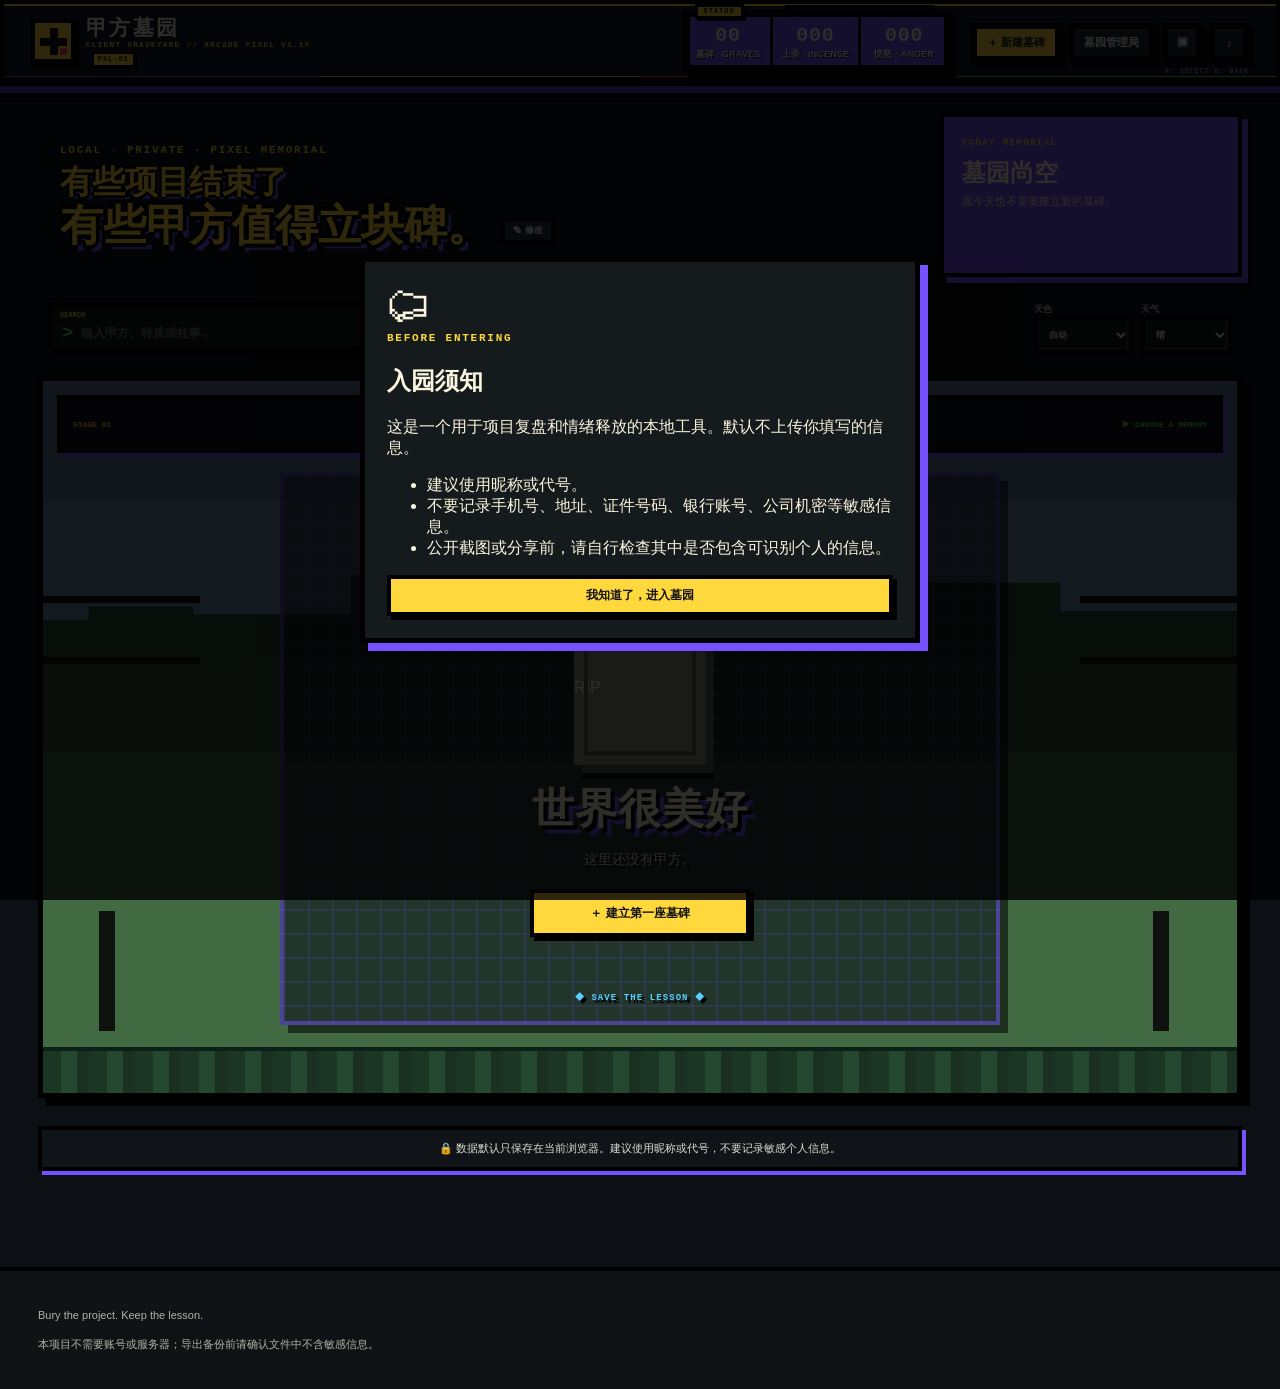
==== commit a5d8a10f: "Fix privacy note overlap and remove fog weather" ====
--- a/index.html
+++ b/index.html
@@ -10,20 +10,20 @@
   <link rel="stylesheet" href="css/pixel.css">
   <link rel="stylesheet" href="css/responsive.css">
   <link rel="stylesheet" href="css/arcade-v11.css">
+  <link rel="stylesheet" href="css/fixes-v11f.css">
   <script defer src="js/storage.js"></script>
   <script defer src="js/events.js"></script>
   <script defer src="js/animations.js"></script>
   <script defer src="js/achievements.js"></script>
   <script defer src="js/graveyard.js"></script>
   <script defer src="js/profile.js"></script>
+  <script defer src="js/fixes-v11f.js"></script>
   <script defer src="js/app.js"></script>
 </head>
-<body data-theme="night" data-weather="fog">
+<body data-theme="night" data-weather="clear">
   <div id="weatherLayer" class="weather-layer" aria-hidden="true">
     <div class="stars"></div>
     <div class="moon"></div>
-    <div class="fog fog-a"></div>
-    <div class="fog fog-b"></div>
     <div class="rain"></div>
   </div>
 
@@ -32,7 +32,7 @@
       <span class="brand-mark" aria-hidden="true"><i></i></span>
       <span class="brand-copy">
         <strong>甲方墓园</strong>
-        <small>CLIENT GRAVEYARD // ARCADE PIXEL V1.1E</small>
+        <small>CLIENT GRAVEYARD // ARCADE PIXEL V1.1F</small>
       </span>
     </a>
     <div class="hud-counters" aria-label="墓园统计">
@@ -87,7 +87,6 @@
           <label>天气
             <select id="weatherSelect">
               <option value="clear">晴</option>
-              <option value="fog">雾</option>
               <option value="rain">雨</option>
             </select>
           </label>
@@ -226,4 +225,4 @@
   <div id="toastLayer" class="toast-layer" aria-live="polite" aria-atomic="true"></div>
   <div id="effectLayer" class="effect-layer" aria-hidden="true"></div>
 </body>
-</html>
+</html>
--- a/css/arcade-v11.css
+++ b/css/arcade-v11.css
@@ -1,12 +1,73 @@
-/* Arcade Pixel v1.1b final visual refinements */
-:root{--arcade-black:#090a0f;--arcade-yellow:#ffd83d;--arcade-purple:#7651ff;--arcade-red:#ff455f;--arcade-green:#68dc65}
-body{background:#0c1014}.site-header,.modal-panel,.profile-hero,.timeline-section,.stats-panel,.today-card,.search-box{image-rendering:pixelated}.grave-grid{align-items:end}.grave-plot{align-self:end}.grave-stage{display:flex;align-items:flex-end;justify-content:center}.grave-stone{flex:0 0 auto;transform-origin:bottom center;display:flex;flex-direction:column;align-items:center;justify-content:flex-start;text-align:center}.grave-name{width:100%;font-family:"Microsoft YaHei","PingFang SC","Noto Sans SC",sans-serif;font-weight:900;letter-spacing:.02em}.grave-traits{width:100%;align-items:center;justify-content:center}.stone-trait{font-family:"Microsoft YaHei","PingFang SC","Noto Sans SC",sans-serif}.grave-counts{width:100%;justify-content:center;margin-top:auto}.grave-actions .pixel-btn{min-width:92px}.arcade-stage-hud b{color:#fff;letter-spacing:.14em}.arcade-stage-hud em{font-style:normal;color:var(--arcade-green)}.modal-panel{border-radius:0}.builder-preview{box-shadow:6px 6px 0 #000}.profile-info h1{color:#fff;text-shadow:5px 5px 0 #000}.timeline-card{border-radius:0}.achievement,.stat-card{border-radius:0}
+/* Arcade Pixel v1.1e final refinements */
+:root{
+  --arcade-black:#090a0f;--arcade-yellow:#ffd83d;--arcade-yellow-hi:#fff083;
+  --arcade-purple:#7651ff;--arcade-purple-dark:#4f36c9;--arcade-magenta:#ff3e75;
+  --arcade-red:#ff455f;--arcade-green:#68dc65;--arcade-cyan:#59cfff;
+  --arcade-stone:#92988d;--arcade-stone-dark:#555e55;
+  --ui-heavy:"Arial Black","Microsoft YaHei UI","Microsoft YaHei","PingFang SC","Noto Sans SC",sans-serif;
+  --ui-mono:"Courier New","Microsoft YaHei UI",monospace;
+}
+body{background:#0c1014}
+.site-header,.modal-panel,.profile-hero,.timeline-section,.stats-panel,.today-card,.search-box{image-rendering:pixelated}
+.grave-grid{align-items:end}.grave-plot{align-self:end}.grave-stage{display:flex;align-items:flex-end;justify-content:center}
+.grave-stone{flex:0 0 auto;transform-origin:bottom center;display:flex;flex-direction:column;align-items:center;justify-content:flex-start;text-align:center}
+.grave-name{width:100%;font-family:"Microsoft YaHei","PingFang SC","Noto Sans SC",sans-serif;font-weight:900;letter-spacing:.02em}
+.grave-traits{width:100%;align-items:center;justify-content:center}.stone-trait{font-family:"Microsoft YaHei","PingFang SC","Noto Sans SC",sans-serif}
+.grave-counts{width:100%;justify-content:center;margin-top:auto}.grave-actions .pixel-btn{min-width:92px}
+.arcade-stage-hud b{color:#fff;letter-spacing:.14em}.arcade-stage-hud em{font-style:normal;color:var(--arcade-green)}
+.modal-panel{border-radius:0}.builder-preview{box-shadow:6px 6px 0 #000}.profile-info h1{color:#fff;text-shadow:5px 5px 0 #000}.timeline-card{border-radius:0}.achievement,.stat-card{border-radius:0}
 
-/* Slab gravestone: reserve a fixed lower HUD zone so traits, counters and date never collide. */
+/* Slab gravestone: fixed HUD zone avoids counter/date collisions. */
 .grave-stone.skin-slab{height:212px;padding-top:42px;padding-bottom:39px}
-.grave-stone.skin-slab .grave-traits{margin-top:10px;min-height:34px}
+.grave-stone.skin-slab .grave-traits{margin-top:9px;min-height:34px}
 .grave-stone.skin-slab .grave-counts{position:absolute;left:12px;right:12px;bottom:31px;margin:0;gap:14px;width:auto}
 .grave-stone.skin-slab .grave-date{bottom:12px}
 
-@media(max-width:760px){.grave-grid{grid-template-columns:repeat(2,minmax(0,1fr))!important}.grave-name{font-size:clamp(18px,5vw,22px)}.stone-trait{font-size:10px}.arcade-stage-hud{font-size:8px}.arcade-stage-hud em{display:none}.grave-actions .pixel-btn{min-width:0}.grave-stone.skin-slab{height:174px;padding-top:34px;padding-bottom:31px}.grave-stone.skin-slab .grave-traits{margin-top:7px;min-height:30px}.grave-stone.skin-slab .grave-counts{left:7px;right:7px;bottom:27px;gap:5px}.grave-stone.skin-slab .grave-date{bottom:9px}}
-@media(max-width:390px){.grave-grid{grid-template-columns:repeat(2,minmax(0,1fr))!important}.grave-name{font-size:18px}.stone-trait{font-size:9px}.grave-stone.skin-slab{height:160px;padding-top:35px;padding-bottom:29px}.grave-stone.skin-slab .grave-counts{bottom:25px;gap:4px}.grave-stone.skin-slab .grave-date{bottom:8px}}
+/* Handheld-game header with clearer Chinese + English counters. */
+.site-header{
+  min-height:70px;padding:10px clamp(12px,2.4vw,32px) 9px;column-gap:20px;
+  background:linear-gradient(var(--arcade-yellow),var(--arcade-yellow)) 0 0/100% 6px no-repeat,
+    linear-gradient(90deg,var(--arcade-purple) 0 25%,var(--arcade-yellow) 25% 50%,var(--arcade-magenta) 50% 75%,var(--arcade-green) 75%) 0 100%/100% 5px no-repeat,
+    linear-gradient(180deg,#151933 0 16%,#101426 16% 100%);
+  box-shadow:0 0 0 4px #000 inset,0 7px 0 var(--arcade-purple-dark),0 11px 0 #000;
+}
+.site-header:before{content:"P1 READY · INSERT MEMORY";position:absolute;right:clamp(16px,27vw,400px);top:5px;padding:2px 8px;border:3px solid #000;background:#0c1020;color:var(--arcade-green);font:900 7px/1 var(--ui-mono);letter-spacing:.16em;box-shadow:3px 3px 0 #000}
+.brand{gap:11px}.brand-copy{position:relative;padding-top:2px}.brand-mark{width:44px;height:44px;border-width:4px;box-shadow:4px 4px 0 #000,0 0 0 2px rgba(255,255,255,.08) inset}
+.brand-mark:before{height:27px;left:15px;top:5px}.brand-mark:after{width:27px;left:5px;top:15px}.brand strong{font-size:21px;line-height:1}.brand small{font-size:8px;margin-top:2px}
+.brand-copy:after{content:"PXL-01";display:inline-block;margin-left:6px;padding:2px 4px;border:2px solid #000;background:var(--arcade-yellow);color:#111;font:900 7px/1 var(--ui-mono);letter-spacing:.14em;vertical-align:middle;box-shadow:2px 2px 0 #000}
+.hud-counters{position:relative;box-shadow:5px 5px 0 #000,0 0 0 3px #000 inset}.hud-counters:before{content:"STATUS";position:absolute;left:8px;top:-10px;padding:1px 6px;border:3px solid #000;background:var(--arcade-yellow);color:#111;font:900 7px/1 var(--ui-mono);letter-spacing:.14em;box-shadow:2px 2px 0 #000}
+.hud-counters span{position:relative;min-width:86px;min-height:54px;padding:10px 9px 6px;display:flex;flex-direction:column;justify-content:center}.hud-counters b{font-size:20px;letter-spacing:.04em}.hud-counters small{display:block;margin-top:3px;font-family:var(--ui-heavy);font-size:9px;line-height:1.15;letter-spacing:.02em;color:#fff;text-shadow:1px 1px 0 #000;white-space:nowrap}
+.top-actions{position:relative;padding-top:3px;gap:7px}.top-actions .pixel-btn{min-height:39px;padding:7px 12px;font-size:11px;box-shadow:5px 5px 0 #000,0 0 0 2px #000 inset}.top-actions .pixel-btn.icon-only{width:40px;padding:7px}.top-actions:after{content:"A: SELECT   B: BACK";position:absolute;right:0;bottom:-13px;color:#858cb2;font:900 7px/1 var(--ui-mono);letter-spacing:.11em;white-space:nowrap}
+
+/* Compact first screen: remove old explanatory line and bring graves upward. */
+.hero{grid-template-columns:minmax(0,1.6fr) minmax(280px,.55fr);gap:22px;padding:27px 0 18px}.hero-copy{min-height:164px;padding:13px 18px 12px 22px;border-left-width:7px;display:flex;flex-direction:column;justify-content:center}.hero-copy .eyebrow{margin:0 0 8px}
+.hero-title-wrap{position:relative;display:flex;align-items:flex-end;gap:12px;min-width:0}.hero-title-wrap h1{margin:0;min-width:0;line-height:1}
+.hero-lead{display:block;width:max-content;max-width:100%;white-space:nowrap;overflow:hidden;text-overflow:ellipsis;color:#fff8dd;font-size:clamp(27px,2.55vw,39px);line-height:1.05;letter-spacing:-.02em;text-shadow:3px 0 #000,-3px 0 #000,0 3px #000,0 -3px #000,5px 5px 0 var(--arcade-purple)}
+.hero-main{display:block;margin-top:4px;color:var(--arcade-yellow);font-size:clamp(35px,3.35vw,50px);line-height:1.03;white-space:nowrap;text-shadow:4px 0 #000,-4px 0 #000,0 4px #000,0 -4px #000,6px 6px 0 var(--arcade-purple)}
+.hero-edit-btn{flex:0 0 auto;margin:0 0 4px;padding:5px 8px;border:3px solid #000;background:#292c3d;color:#fff;box-shadow:3px 3px 0 #000;font:900 9px/1 var(--ui-heavy);cursor:pointer}.hero-edit-btn:hover{background:var(--arcade-purple);outline:2px solid var(--arcade-yellow)}
+.hero-copy:after{right:13px;bottom:7px;font-size:6px}.hero-lead-editor{display:grid;grid-template-columns:minmax(180px,1fr) auto auto;gap:7px;margin-top:10px;max-width:650px}.hero-lead-editor input{min-height:38px;padding:7px 9px;font-size:13px}.hero-lead-editor .pixel-btn{min-height:38px;padding:6px 10px;font-size:10px}
+.today-card{min-height:164px;padding:16px 18px;box-shadow:6px 6px 0 var(--arcade-purple),9px 9px 0 #000}.today-card:before{font-size:8px}.today-card .eyebrow{margin:4px 0 7px;font-size:9px}.today-card h3{font-size:24px;margin:4px 0 5px}.today-card p{font-size:11px;line-height:1.45;margin:5px 0 10px}.today-card .pixel-btn{min-height:37px;padding:6px 10px;font-size:10px}
+.cemetery-toolbar{min-height:58px;margin-bottom:14px;padding:8px 10px}.search-box{height:47px}.search-label{font-size:7px}.search-prefix{font-size:19px}.search-box input{font-size:12px}.filter-chip{padding:6px 8px;font-size:9px}.scene-controls label{font-size:9px}.scene-controls select{min-height:38px;padding:5px 26px 5px 7px}
+.graveyard-scene{min-height:560px;padding:92px 18px 68px}.arcade-stage-hud{top:14px;min-height:58px;padding:7px 12px}.arcade-stage-hud b{font-size:20px}.arcade-stage-hud span,.arcade-stage-hud em{font-size:8px}.pixel-hill{top:18%;height:150px}.fence{top:215px}
+
+/* Unified title baselines and action rail across all stone shapes. */
+.grave-grid{gap:42px 24px}.grave-plot{grid-template-rows:252px 50px 16px}.grave-stage{height:252px;padding:0 7px 20px}.grave-actions{height:50px;margin:0;gap:8px;align-items:flex-start;justify-content:center;padding-top:2px}.grave-actions .pixel-btn{margin-top:0;min-height:44px;display:inline-flex;align-items:center;justify-content:center;touch-action:manipulation;-webkit-tap-highlight-color:transparent}
+.grave-stone .grave-name{display:flex;align-items:center;justify-content:center;flex:0 0 40px;min-height:40px;margin:0!important;padding:0 2px}.grave-stone .grave-traits{flex:0 0 42px;min-height:42px;margin-top:7px!important;align-items:center;align-content:center}.grave-stone .grave-counts{flex:0 0 auto;margin-top:auto!important}
+.grave-stone.skin-arch{padding-top:56px}.grave-stone.skin-obelisk{padding-top:76px}.grave-meta{font-size:8px}.local-note{margin:13px 0 0;font-size:10px}.site-footer{margin-top:20px}
+
+/* Empty cemetery as an arcade attract screen. */
+.empty-state{position:relative;width:min(720px,92%);margin:0 auto;padding:94px 28px 84px;display:flex;flex-direction:column;align-items:center;gap:10px;border:4px solid rgba(115,85,255,.5);background:linear-gradient(rgba(115,85,255,.13) 2px,transparent 2px),linear-gradient(90deg,rgba(115,85,255,.13) 2px,transparent 2px),rgba(8,10,22,.54);background-size:24px 24px,24px 24px,auto;box-shadow:8px 8px 0 rgba(0,0,0,.55)}
+.empty-state:before{content:"EMPTY SLOT 00 · PRESS START";display:inline-block;margin-bottom:8px;padding:5px 10px;border:4px solid #000;background:var(--arcade-yellow);color:#111;font:900 10px/1 var(--ui-mono);letter-spacing:.14em;box-shadow:5px 5px 0 #000}.empty-state:after{content:"◆   SAVE THE LESSON   ◆";position:absolute;left:50%;bottom:18px;transform:translateX(-50%);color:var(--arcade-cyan);font:900 9px/1 var(--ui-mono);letter-spacing:.12em;white-space:nowrap;text-shadow:3px 3px 0 #000}
+.empty-stone{position:relative;width:132px;height:148px;padding-top:62px;background:var(--arcade-stone);box-shadow:8px 8px 0 var(--arcade-stone-dark),8px 14px 0 #080a09}.empty-stone:before{content:"";position:absolute;inset:10px;border:4px solid var(--arcade-stone-dark)}.empty-state h2{margin:6px 0 4px;font-size:42px;letter-spacing:.03em;color:#fff8dd;text-shadow:4px 4px 0 #000,8px 8px 0 var(--arcade-purple)}.empty-state p{margin:0 0 4px;color:#f1f3e6;font-size:14px;text-shadow:2px 2px 0 #000}.empty-state .pixel-btn{margin-top:6px;min-width:220px;min-height:48px;background:var(--arcade-yellow);color:#111;text-shadow:none}
+
+@media(max-width:1160px){.hud-counters span{min-width:74px}.hero{padding-top:24px}.hero-main{font-size:clamp(32px,3.5vw,44px)}.grave-plot{grid-template-rows:240px 48px 16px}.grave-stage{height:240px}}
+@media(max-width:980px){.site-header:before{display:none}}
+@media(max-width:760px){
+  .grave-grid{grid-template-columns:repeat(2,minmax(0,1fr))!important}.site-header{padding:9px 8px 8px}.brand-copy:after{display:none}.hud-counters small{font-size:7px}.hud-counters span{min-width:0;min-height:48px}.top-actions:after{display:none}
+  .hero{padding:20px 0 13px;gap:14px}.hero-copy{min-height:142px;padding:12px 13px 10px 16px}.hero-title-wrap{align-items:flex-start;gap:7px}.hero-lead{font-size:clamp(22px,6vw,30px)}.hero-main{font-size:clamp(27px,7vw,36px)}.hero-edit-btn{font-size:0;width:29px;height:29px;padding:0;margin-top:2px}.hero-edit-btn:after{content:"✎";font-size:13px}.hero-lead-editor{grid-template-columns:1fr auto auto}.today-card{min-height:132px;padding:13px}.today-card h3{font-size:21px}.cemetery-toolbar{margin-bottom:11px}
+  .graveyard-scene{min-height:520px;padding:88px 7px 64px}.arcade-stage-hud{min-height:54px}.grave-plot{grid-template-rows:200px 44px 15px}.grave-stage{height:200px;padding-bottom:17px}.grave-actions{height:44px;gap:6px;padding-top:3px}.grave-actions .pixel-btn{min-width:0;min-height:42px}.grave-name{font-size:clamp(18px,5vw,22px)}.stone-trait{font-size:10px}.grave-stone .grave-name{flex-basis:32px;min-height:32px}.grave-stone .grave-traits{flex-basis:32px;min-height:32px;margin-top:5px!important}.grave-stone.skin-arch{padding-top:49px}.grave-stone.skin-slab{height:174px;padding-top:39px;padding-bottom:31px}.grave-stone.skin-obelisk{padding-top:62px}.grave-stone.skin-slab .grave-traits{margin-top:7px!important;min-height:30px}.grave-stone.skin-slab .grave-counts{left:7px;right:7px;bottom:27px;gap:5px}.grave-stone.skin-slab .grave-date{bottom:9px}.local-note{font-size:9px}
+  .empty-state{width:94%;padding:80px 12px 72px}.empty-state:before{font-size:8px;padding:4px 8px}.empty-state:after{font-size:8px;bottom:15px}.empty-stone{width:104px;height:122px;padding-top:53px}.empty-state h2{font-size:34px}.empty-state p{font-size:12px}
+}
+@media(max-width:390px){
+  .grave-grid{grid-template-columns:repeat(2,minmax(0,1fr))!important}.hero-lead{font-size:21px}.hero-main{font-size:27px}.hero-copy{min-height:134px}.graveyard-scene{padding-top:84px}.grave-plot{grid-template-rows:188px 42px 14px}.grave-stage{height:188px;padding-bottom:15px}.grave-actions{height:42px;gap:5px;padding-top:2px}.grave-actions .pixel-btn{min-height:43px;min-width:0}.grave-actions .pixel-btn .px-icon{transform:scale(1.45)}.grave-name{font-size:18px}.stone-trait{font-size:9px}.grave-stone .grave-name{flex-basis:28px;min-height:28px}.grave-stone .grave-traits{flex-basis:29px;min-height:29px;margin-top:4px!important}.grave-stone.skin-arch{padding-top:44px}.grave-stone.skin-slab{height:160px;padding-top:35px;padding-bottom:29px}.grave-stone.skin-obelisk{padding-top:56px}.grave-stone.skin-slab .grave-counts{bottom:25px;gap:4px}.grave-stone.skin-slab .grave-date{bottom:8px}.empty-state{padding:72px 10px 66px}.empty-state:before{font-size:7px;letter-spacing:.1em}.empty-state:after{content:"◆  KEEP THE LESSON  ◆";font-size:7px}.empty-stone{width:98px;height:116px;padding-top:48px}.empty-state h2{font-size:28px}.empty-state .pixel-btn{min-width:174px;min-height:44px}
+}
--- a/css/fixes-v11f.css
+++ b/css/fixes-v11f.css
@@ -0,0 +1,30 @@
+/* Arcade Pixel v1.1f hotfixes */
+
+/* Keep the privacy note clear of the graveyard frame/shadow. */
+.local-note{
+  position:relative;
+  z-index:12;
+  width:100%;
+  max-width:100%;
+  margin:28px auto 6px!important;
+  padding:10px 14px;
+  border:4px solid #000;
+  background:#101419;
+  color:#dbe0d3;
+  box-shadow:4px 4px 0 #7651ff;
+  font-size:11px!important;
+  line-height:1.55;
+  text-align:center;
+}
+
+/* Fog weather has been retired. Keep old cached fog nodes invisible. */
+.fog{display:none!important}
+
+@media(max-width:760px){
+  .local-note{
+    margin-top:24px!important;
+    padding:9px 10px;
+    font-size:9px!important;
+    line-height:1.6;
+  }
+}
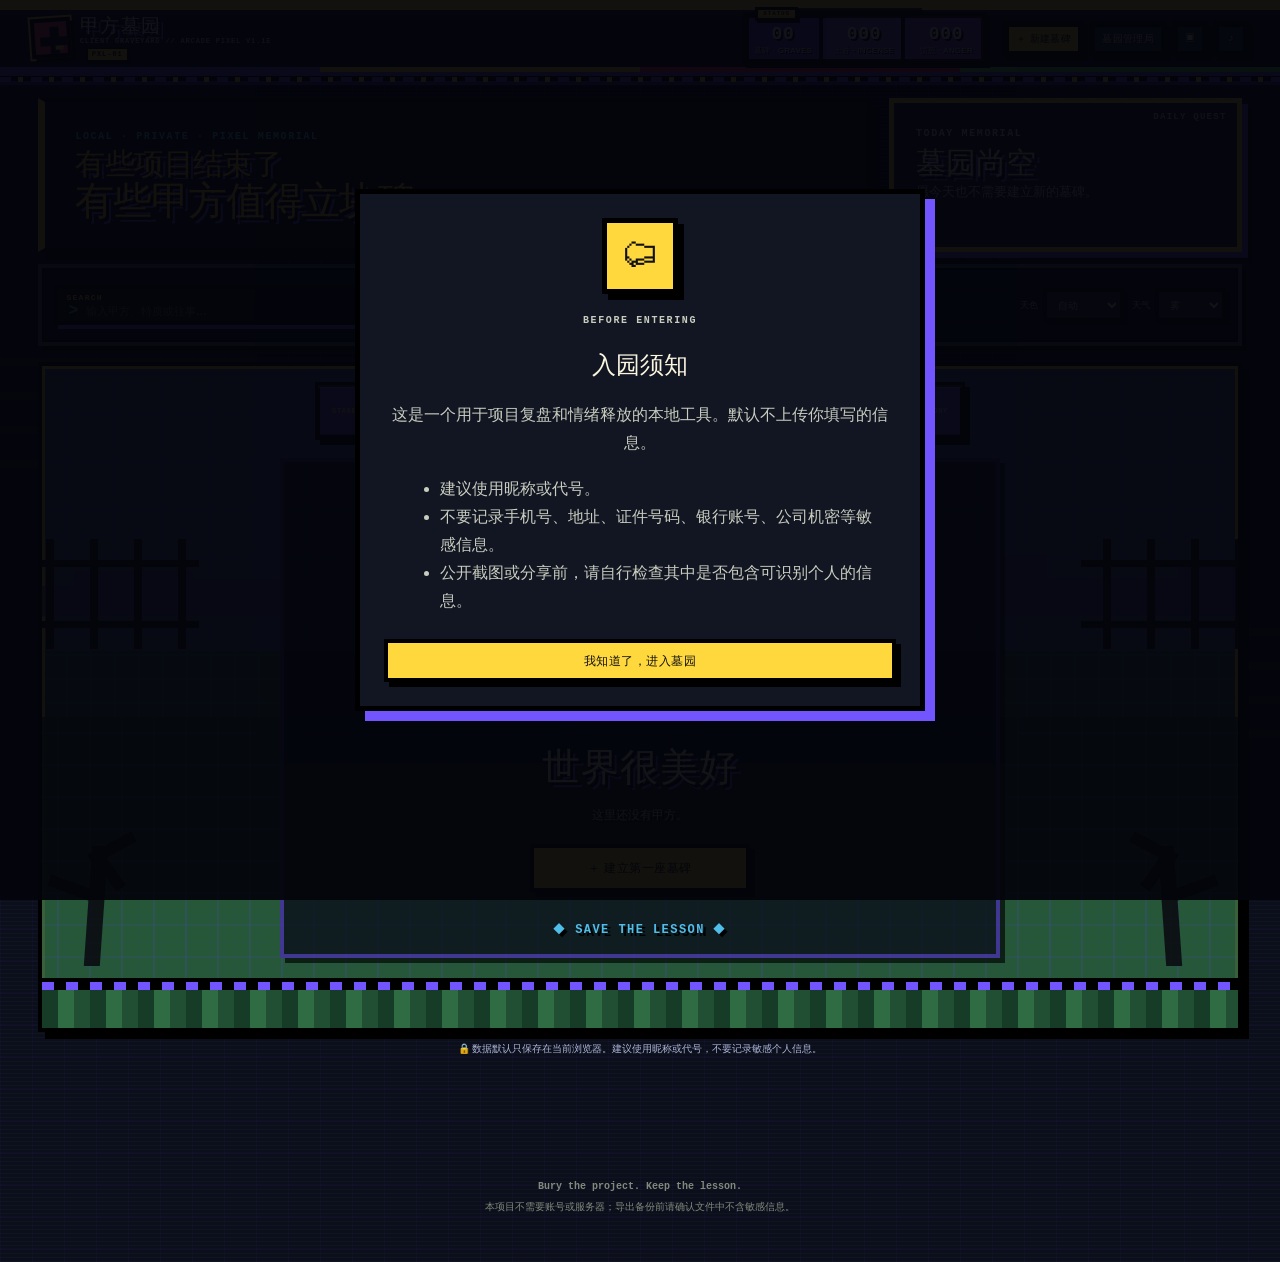
==== commit b813bc79: "Replace main with latest Briefyard version" ====
--- a/index.html
+++ b/index.html
@@ -10,20 +10,20 @@
   <link rel="stylesheet" href="css/pixel.css">
   <link rel="stylesheet" href="css/responsive.css">
   <link rel="stylesheet" href="css/arcade-v11.css">
-  <link rel="stylesheet" href="css/fixes-v11f.css">
   <script defer src="js/storage.js"></script>
   <script defer src="js/events.js"></script>
   <script defer src="js/animations.js"></script>
   <script defer src="js/achievements.js"></script>
   <script defer src="js/graveyard.js"></script>
   <script defer src="js/profile.js"></script>
-  <script defer src="js/fixes-v11f.js"></script>
   <script defer src="js/app.js"></script>
 </head>
-<body data-theme="night" data-weather="clear">
+<body data-theme="night" data-weather="fog">
   <div id="weatherLayer" class="weather-layer" aria-hidden="true">
     <div class="stars"></div>
     <div class="moon"></div>
+    <div class="fog fog-a"></div>
+    <div class="fog fog-b"></div>
     <div class="rain"></div>
   </div>
 
@@ -32,7 +32,7 @@
       <span class="brand-mark" aria-hidden="true"><i></i></span>
       <span class="brand-copy">
         <strong>甲方墓园</strong>
-        <small>CLIENT GRAVEYARD // ARCADE PIXEL V1.1F</small>
+        <small>CLIENT GRAVEYARD // ARCADE PIXEL V1.1E</small>
       </span>
     </a>
     <div class="hud-counters" aria-label="墓园统计">
@@ -87,6 +87,7 @@
           <label>天气
             <select id="weatherSelect">
               <option value="clear">晴</option>
+              <option value="fog">雾</option>
               <option value="rain">雨</option>
             </select>
           </label>
@@ -225,4 +226,4 @@
   <div id="toastLayer" class="toast-layer" aria-live="polite" aria-atomic="true"></div>
   <div id="effectLayer" class="effect-layer" aria-hidden="true"></div>
 </body>
-</html>+</html>
--- a/css/style.css
+++ b/css/style.css
@@ -1 +1,63 @@
-:root{--bg:#0b1010;--panel:#12171a;--panel2:#1c2225;--text:#f7f4df;--muted:#aab1a2;--yellow:#ffd83d;--purple:#7651ff;--red:#ff455f;--green:#68dc65;--blue:#52b9ff;--stone:#92988d;--max:1440px}*{box-sizing:border-box}html{scroll-behavior:smooth}body{margin:0;min-height:100vh;background:var(--bg);color:var(--text);font-family:"Microsoft YaHei","PingFang SC","Noto Sans SC",Arial,sans-serif;overflow-x:hidden}button,input,textarea,select{font:inherit}button{cursor:pointer}a{color:inherit;text-decoration:none}[hidden]{display:none!important}::selection{background:var(--yellow);color:#111}.site-header{position:sticky;top:0;z-index:80;display:grid;grid-template-columns:minmax(260px,1fr) auto auto;align-items:center;gap:18px;padding:12px clamp(12px,3vw,36px);background:#11131f;border-bottom:5px solid #000;box-shadow:0 5px 0 #4f36c9}.brand{display:flex;align-items:center;gap:12px}.brand-mark{position:relative;width:46px;height:46px;border:4px solid #000;background:var(--yellow);box-shadow:5px 5px 0 #000}.brand-mark:before,.brand-mark:after,.brand-mark i{content:"";position:absolute;background:#111}.brand-mark:before{width:8px;height:28px;left:19px;top:8px}.brand-mark:after{height:8px;width:28px;left:9px;top:18px}.brand-mark i{width:7px;height:7px;right:4px;bottom:4px;background:var(--red)}.brand strong{display:block;font-size:21px;font-weight:900;letter-spacing:.12em}.brand small{display:block;color:var(--yellow);font:800 10px/1.2 "Courier New",monospace;letter-spacing:.14em;margin-top:4px}.hud-counters{display:flex;background:var(--purple);border:4px solid #000;box-shadow:4px 4px 0 #000}.hud-counters span{min-width:74px;padding:6px 9px;text-align:center;border-right:3px solid #000}.hud-counters span:last-child{border-right:0}.hud-counters b{display:block;font:900 19px/1 "Courier New",monospace}.hud-counters small{font:800 7px/1 "Courier New",monospace}.top-actions{display:flex;gap:7px;flex-wrap:wrap}.pixel-btn{display:inline-flex;align-items:center;justify-content:center;gap:7px;min-height:40px;padding:8px 13px;border:4px solid #000;border-radius:0;background:#22272a;color:#fff;box-shadow:4px 4px 0 #000;font-weight:900;font-size:12px}.pixel-btn:hover{color:var(--yellow);outline:2px solid var(--yellow);outline-offset:-6px}.pixel-btn:active{transform:translate(3px,3px);box-shadow:1px 1px 0 #000}.pixel-btn.primary{background:var(--yellow);color:#111}.pixel-btn.danger{background:var(--red);color:#fff}.pixel-btn.icon-only{width:43px;padding:0}.pixel-btn.wide{width:100%}.file-label input{display:none}input,textarea,select{width:100%;border:4px solid #000;border-radius:0;background:#0f1415;color:var(--text);padding:10px 11px;outline:none;box-shadow:inset -3px -3px 0 #293034;font-weight:700}input:focus,textarea:focus,select:focus{border-color:var(--yellow)}.app-shell{position:relative;z-index:5;width:min(var(--max),100%);margin:auto;padding:0 clamp(12px,3vw,38px) 70px}.hero{display:grid;grid-template-columns:minmax(0,1.4fr) minmax(285px,.6fr);gap:26px;align-items:end;padding:46px 0 26px}.eyebrow{margin:0 0 9px;color:var(--yellow);font:900 11px/1.2 "Courier New",monospace;letter-spacing:.16em}.hero h1,.page-head h1{margin:0;font-size:clamp(38px,5vw,68px);line-height:1.08;font-weight:900;text-shadow:4px 4px 0 #000}.hero h1 span{color:var(--yellow)}.hero-copy>p:last-child{color:#d0d4c6;line-height:1.8;font-weight:700}.today-card{border:4px solid #000;background:var(--purple);box-shadow:7px 7px 0 #000;padding:18px;min-height:150px}.today-card h3{font-size:25px;margin:4px 0 8px}.cemetery-toolbar{display:grid;grid-template-columns:minmax(270px,390px) 1fr auto;gap:14px;margin-bottom:16px;align-items:start}.search-box{position:relative;height:54px;display:flex;align-items:center;gap:8px;padding:16px 10px 4px;border:4px solid #000;background:#111617;box-shadow:4px 4px 0 #000}.search-label{position:absolute;left:8px;top:4px;color:var(--yellow);font:900 8px "Courier New",monospace}.search-prefix{color:var(--green);font:900 20px "Courier New",monospace}.search-box input{border:0;box-shadow:none;background:transparent;padding:0}.filter-chips{display:flex;gap:7px;flex-wrap:wrap}.filter-chip,.trait-option{border:3px solid #000;background:#272d2f;color:#eee;padding:7px 9px;font-size:11px;font-weight:900;box-shadow:3px 3px 0 #000}.filter-chip.active,.trait-option.active{background:var(--yellow);color:#111;transform:translate(2px,2px);box-shadow:1px 1px 0 #000}.scene-controls{display:flex;gap:8px}.scene-controls label{font-size:10px;color:var(--muted);font-weight:900}.scene-controls select{padding:8px}.graveyard-scene{position:relative;min-height:630px;overflow:hidden;border:5px solid #000;background:linear-gradient(#151b24 0 18%,#20263b 18% 34%,#182b24 34% 52%,#284631 52% 100%);box-shadow:8px 8px 0 #000;padding:86px 24px 92px;image-rendering:pixelated}.graveyard-scene:after{content:"";position:absolute;left:0;right:0;bottom:0;height:42px;background:repeating-linear-gradient(90deg,#1c3626 0 18px,#24472f 18px 34px,#193022 34px 46px);border-top:4px solid #0d2015;z-index:0}.arcade-stage-hud{position:absolute;top:10px;left:14px;right:14px;z-index:5;display:flex;align-items:center;justify-content:space-between;padding:8px 12px;border:4px solid #000;background:#10131b;box-shadow:4px 4px 0 var(--purple);font:900 10px "Courier New",monospace;color:var(--yellow)}.pixel-hill{position:absolute;left:-5%;right:-5%;top:14%;height:155px;background:#121e1b;clip-path:polygon(0 74%,8% 74%,8% 65%,16% 65%,16% 70%,28% 70%,28% 44%,36% 44%,36% 60%,49% 60%,49% 38%,58% 38%,58% 57%,70% 57%,70% 49%,82% 49%,82% 68%,100% 68%,100% 100%,0 100%);z-index:0}.fence{position:absolute;top:187px;width:175px;height:68px;border-top:7px solid #0a0f0d;border-bottom:7px solid #0a0f0d;z-index:1}.fence-left{left:-18px}.fence-right{right:-18px}.dead-tree{position:absolute;z-index:1;width:80px;height:170px;bottom:62px}.dead-tree i{position:absolute;left:34px;bottom:0;width:16px;height:120px;background:#10120f}.tree-left{left:22px}.tree-right{right:38px}.grave-grid{display:grid;grid-template-columns:repeat(4,minmax(0,1fr));gap:54px 26px;position:relative;z-index:3;align-items:end}.grave-plot{position:relative;text-align:center;display:grid;grid-template-rows:245px auto auto;align-items:end}.grave-stage{position:relative;height:245px;display:flex;align-items:flex-end;justify-content:center;padding:0 4px 18px}.grave-stage:after{content:"";position:absolute;left:9%;right:9%;bottom:3px;height:20px;background:#142318;border:4px solid #0b130d;box-shadow:0 7px 0 #0a100b;z-index:-1}.select-arrow{position:absolute;left:2px;top:42%;color:var(--yellow);font:900 23px "Courier New",monospace;opacity:0}.grave-plot:hover .select-arrow{opacity:1}.grave-stone{position:relative;width:min(100%,205px);height:190px;padding:48px 14px 28px;border:5px solid #171b17;background:var(--stone);box-shadow:7px 7px 0 #242b25,0 12px 0 #10130f;color:#171b17;display:flex;flex-direction:column;align-items:center}.grave-stone:before{content:"";position:absolute;inset:8px;border:3px solid #5e675e;pointer-events:none}.grave-stone.skin-arch{border-radius:95px 95px 0 0;height:202px}.grave-stone.skin-slab{height:184px}.grave-stone.skin-obelisk{width:min(90%,180px);height:218px;clip-path:polygon(34% 0,66% 0,90% 20%,90% 100%,10% 100%,10% 20%)}.grave-name{position:relative;z-index:2;font-size:clamp(22px,2vw,30px);font-weight:900;line-height:1.15;max-width:100%;overflow:hidden;text-overflow:ellipsis;white-space:nowrap}.grave-traits{display:flex;justify-content:center;gap:5px;flex-wrap:wrap;margin-top:10px;min-height:42px}.stone-trait{display:inline-block;background:#1d231f;color:#f7f4df;border:2px solid #000;padding:3px 5px;font-size:10px;font-weight:900}.grave-counts{display:flex;gap:18px;margin-top:10px;font:900 13px "Courier New",monospace}.grave-counts span{display:flex;align-items:center;gap:5px}.grave-date{position:absolute;bottom:10px;font:900 9px "Courier New",monospace;color:#394139}.grave-actions{display:flex;justify-content:center;gap:8px;margin-top:9px}.grave-meta{margin-top:8px;color:#d5dacd;font:900 9px "Courier New",monospace}.px-icon{display:inline-block;width:12px;height:16px;position:relative}.px-candle{background:#efe3b9;border:2px solid #111}.px-candle:before{content:"";position:absolute;left:2px;top:-8px;width:5px;height:7px;background:var(--yellow);border:2px solid #111}.px-poop{width:16px;height:13px;background:#895126;border:2px solid #111;clip-path:polygon(30% 0,70% 0,70% 20%,85% 20%,85% 40%,100% 40%,100% 100%,0 100%,0 45%,15% 45%,15% 20%,30% 20%)}.crow{display:none}.grave-plot[data-level="3"] .crow,.grave-plot[data-level="4"] .crow{display:block;position:absolute;right:12%;top:20px;width:20px;height:14px;background:#111;border:3px solid #000}.memorial-badge{position:absolute;top:-18px;left:50%;transform:translateX(-50%);background:var(--red);color:#fff;border:3px solid #000;padding:3px 7px;font-size:9px;font-weight:900}.local-note,.site-footer{color:#adb5a7;font-size:11px;line-height:1.6}.site-footer{padding:25px clamp(12px,3vw,38px);border-top:4px solid #000;background:#101315}.page-head{display:flex;gap:20px;align-items:center;padding:36px 0 10px}.profile-shell{padding:40px 0}.profile-topbar{display:flex;justify-content:space-between;gap:14px;margin-bottom:22px}.profile-actions{display:flex;gap:8px;flex-wrap:wrap}.profile-hero{display:grid;grid-template-columns:330px 1fr;gap:28px;align-items:center;border:5px solid #000;background:#111516;box-shadow:8px 8px 0 #4f36c9;padding:26px}.profile-stone-wrap{display:grid;place-items:center;min-height:310px;background:linear-gradient(#20263b 0 46%,#29452f 46% 100%);border:5px solid #000}.profile-stone-wrap .grave-plot{display:block;width:270px}.profile-stone-wrap .grave-stone{width:220px}.profile-info h1{margin:0;font-size:clamp(40px,5vw,68px);font-weight:900}.profile-traits{display:flex;gap:7px;flex-wrap:wrap;margin:13px 0}.profile-traits span{padding:6px 8px;border:3px solid #000;background:var(--yellow);color:#111;font-size:10px;font-weight:900}.epitaph{margin:20px 0;padding:16px 18px;border:4px solid #000;background:#0b0f10;color:#e4e0d0;font-size:17px;line-height:1.7}.profile-stats{display:grid;grid-template-columns:repeat(4,1fr);gap:10px;margin-top:20px}.profile-stat{padding:13px;border:4px solid #000;background:#171c1e}.profile-stat b{display:block;font:900 26px/1 "Courier New",monospace;color:var(--yellow)}.profile-stat span{font-size:9px;color:#c0c6b7;font-weight:900}.profile-reactions{display:flex;gap:10px;margin-top:18px}.timeline-section,.stats-panel{margin-top:25px;border:5px solid #000;background:#111516;box-shadow:7px 7px 0 #292f31;padding:24px}.timeline-head{display:flex;justify-content:space-between;align-items:end;gap:14px}.timeline-head h2,.stats-panel h2{margin:0 0 18px;font-size:28px}.timeline{position:relative;display:grid}.timeline:before{content:"";position:absolute;left:142px;top:0;bottom:0;width:4px;background:var(--purple)}.timeline-item{display:grid;grid-template-columns:120px 1fr;gap:44px;padding-bottom:24px;position:relative}.timeline-item:before{content:"";position:absolute;left:134px;top:8px;width:16px;height:16px;background:var(--yellow);border:4px solid #000}.timeline-date{color:var(--yellow);font:900 10px "Courier New",monospace;padding-top:10px;text-align:right}.timeline-card{border:4px solid #000;background:#0c1112;padding:15px;box-shadow:4px 4px 0 #282e30}.timeline-type{font:900 9px "Courier New",monospace;color:var(--green)}.timeline-card h3{margin:6px 0 8px}.timeline-card p{white-space:pre-wrap;color:#c1c7b9;line-height:1.7}.timeline-tools{display:flex;gap:6px;justify-content:flex-end}.timeline-tools button{border:0;background:transparent;color:#9ea697}.no-events{padding:40px 20px;text-align:center;border:4px dashed #384044;background:#0d1112;color:#a6ae9e}.stats-grid{display:grid;grid-template-columns:repeat(4,1fr);gap:14px;margin:28px 0}.stat-card{border:5px solid #000;background:#171b1d;box-shadow:6px 6px 0 var(--purple);padding:20px}.stat-card b{display:block;font:900 42px/1 "Courier New",monospace}.stat-card span{font-size:11px}.stats-panels{display:grid;grid-template-columns:1.05fr .95fr;gap:18px}.rank-row{display:grid;grid-template-columns:120px 1fr 40px;gap:10px;align-items:center}.rank-bar{height:16px;background:#23292b;border:3px solid #000}.rank-fill{height:100%;background:var(--yellow)}.year-bars{display:flex;align-items:end;gap:14px;min-height:210px}.year-col{flex:1;text-align:center;font:800 9px "Courier New",monospace}.year-bar{background:var(--purple);border:4px solid #000;width:min(52px,70%);margin:auto;position:relative}.achievement-grid{display:grid;grid-template-columns:repeat(2,minmax(0,1fr));gap:10px}.achievement{display:flex;gap:11px;padding:12px;border:4px solid #000;background:#0c1112;opacity:.42}.achievement.unlocked{opacity:1;box-shadow:4px 4px 0 var(--yellow)}.achievement-icon{display:grid;place-items:center;width:42px;height:42px;flex:0 0 42px;border:4px solid #000;background:var(--purple);font-weight:900}.modal{position:fixed;inset:0;z-index:200;display:none;place-items:center;padding:20px;background:rgba(0,0,0,.82)}.modal.open{display:grid}.modal-panel{width:min(980px,100%);max-height:92vh;overflow:auto;border:5px solid #000;background:#151a1c;box-shadow:8px 8px 0 var(--purple);padding:22px}.small-panel{width:min(680px,100%)}.notice-panel,.confirm-panel{width:min(560px,100%)}.modal-head{display:flex;justify-content:space-between;gap:12px;align-items:start}.close-btn{width:40px;height:40px;border:4px solid #000;background:var(--red);color:#fff;font-size:24px;font-weight:900}.client-builder{display:grid;grid-template-columns:290px 1fr;gap:20px}.builder-preview{border:4px solid #000;background:#0d1112;padding:14px}.client-preview-stage{height:270px;display:grid;place-items:end center}.form-grid{display:grid;grid-template-columns:repeat(2,minmax(0,1fr));gap:16px}.field{display:flex;flex-direction:column;gap:7px;font-size:12px;font-weight:900}.field.full{grid-column:1/-1}.inline-input{display:grid;grid-template-columns:1fr auto;gap:8px}.trait-picker{display:flex;gap:7px;flex-wrap:wrap}.editor-section{margin-top:24px;border-top:4px dashed #414a44;padding-top:18px}.section-title-row{display:flex;justify-content:space-between;gap:20px;align-items:end}.event-rows{display:grid;gap:12px}.event-row{display:grid;grid-template-columns:130px 145px 1fr 1.45fr auto;gap:8px;padding:12px;border:4px solid #000;background:#0c1112}.modal-actions{display:flex;justify-content:flex-end;gap:10px;margin-top:24px}.data-actions{display:grid;grid-template-columns:1fr 1fr;gap:12px}.toast-layer{position:fixed;right:18px;bottom:18px;z-index:300;display:grid;gap:10px}.toast{width:min(370px,calc(100vw - 36px));padding:14px 16px;border:4px solid #000;background:#15191b;box-shadow:6px 6px 0 var(--purple)}.toast strong{display:block}.toast small{color:#bfc5b6}.effect-layer{position:fixed;inset:0;z-index:250;pointer-events:none;overflow:hidden}.reaction-message{position:fixed;transform:translate(-50%,-50%);padding:11px 14px;background:#111416;border:4px solid #000;box-shadow:5px 5px 0 var(--yellow);font-size:12px;font-weight:900;white-space:nowrap}.incense-effect{position:fixed;width:28px;height:42px;transform:translate(-50%,0)}.incense-effect .effect-candle{position:absolute;left:7px;bottom:0;width:14px;height:27px;background:#efe3b9;border:3px solid #111}.poop-effect{position:fixed;width:42px;height:38px}.poop-effect .effect-poop{position:absolute;inset:4px;background:#895126;border:4px solid #111}.fine-print{font-size:9px;color:#858e7f;line-height:1.5}.notice-icon{font-size:42px}.client-preview-stage .grave-stone{pointer-events:none}
+:root{
+  --bg:#0b1010; --bg2:#121a19; --panel:#111516; --panel2:#191f21; --panel3:#22282a;
+  --line:#0a0a0a; --line2:#e7e8d8; --text:#f7f4df; --muted:#a7ad9c;
+  --yellow:#ffd83d; --purple:#7651ff; --purple2:#4f36c9; --red:#ff455f; --green:#68dc65; --blue:#52b9ff;
+  --stone:#92988d; --stone2:#6c746a; --stone3:#4c554d; --soil:#382a1f; --shadow:#050505;
+  --max:1440px;
+  font-synthesis:none;
+}
+*{box-sizing:border-box}
+html{scroll-behavior:smooth}
+body{margin:0;min-height:100vh;background:var(--bg);color:var(--text);font-family:"Microsoft YaHei","PingFang SC","Noto Sans SC",Arial,sans-serif;overflow-x:hidden}
+button,input,textarea,select{font:inherit}button,a{color:inherit}a{text-decoration:none}button{cursor:pointer}[hidden]{display:none!important}
+::selection{background:var(--yellow);color:#111}
+body:before{content:"";position:fixed;inset:0;pointer-events:none;z-index:0;background-image:linear-gradient(rgba(255,255,255,.015) 50%,transparent 50%),linear-gradient(90deg,rgba(255,255,255,.012) 50%,transparent 50%);background-size:8px 8px;opacity:.6}
+
+/* ===== Top HUD ===== */
+.site-header{position:sticky;top:0;z-index:80;display:grid;grid-template-columns:minmax(260px,1fr) auto auto;align-items:center;gap:18px;padding:12px clamp(12px,3vw,36px);border-bottom:5px solid #000;background:#101315;box-shadow:0 5px 0 var(--purple2)}
+.brand{display:flex;align-items:center;gap:12px;min-width:0}.brand-copy{min-width:0}
+.brand-mark{position:relative;width:46px;height:46px;border:4px solid #000;background:var(--yellow);box-shadow:5px 5px 0 #000;flex:0 0 auto}.brand-mark:before,.brand-mark:after,.brand-mark i{content:"";position:absolute;background:#1b1b1b}.brand-mark:before{width:8px;height:28px;left:19px;top:8px}.brand-mark:after{height:8px;width:28px;left:9px;top:18px}.brand-mark i{width:7px;height:7px;right:4px;bottom:4px;background:var(--red)}
+.brand strong{display:block;font-size:21px;font-weight:900;letter-spacing:.12em;line-height:1.05}.brand small{display:block;color:var(--yellow);font:800 10px/1.2 "Courier New",monospace;letter-spacing:.16em;margin-top:5px;white-space:nowrap;overflow:hidden;text-overflow:ellipsis}
+.hud-counters{display:flex;align-items:stretch;border:4px solid #000;box-shadow:4px 4px 0 #000;background:var(--purple)}.hud-counters span{min-width:72px;padding:6px 9px;text-align:center;border-right:3px solid #000}.hud-counters span:last-child{border-right:0}.hud-counters b{display:block;font:900 19px/1 "Courier New",monospace;color:#fff}.hud-counters small{display:block;margin-top:3px;font:800 7px/1 "Courier New",monospace;letter-spacing:.1em;color:#e8e4ff}
+.top-actions{display:flex;gap:7px;align-items:center;justify-content:flex-end;flex-wrap:wrap}
+
+/* ===== Pixel buttons / inputs ===== */
+.pixel-btn{display:inline-flex;align-items:center;justify-content:center;gap:7px;min-height:40px;padding:8px 13px;border:4px solid #000;border-radius:0;background:#22272a;color:#fff;box-shadow:4px 4px 0 #000;font-weight:900;font-size:12px;letter-spacing:.02em;line-height:1;user-select:none;transition:none}.pixel-btn:hover{background:#31373a;color:var(--yellow);outline:2px solid var(--yellow);outline-offset:-6px}.pixel-btn:active{transform:translate(3px,3px);box-shadow:1px 1px 0 #000}.pixel-btn.primary{background:var(--yellow);color:#111}.pixel-btn.primary:hover{background:#ffe46e;color:#111}.pixel-btn.danger{background:var(--red);color:#fff}.pixel-btn.wide{width:100%}.pixel-btn.icon-only{width:43px;padding:0;font-size:18px}.file-label input{display:none}
+select,input,textarea{border:4px solid #000;background:#0f1415;color:var(--text);padding:10px 11px;border-radius:0;outline:0;box-shadow:inset -3px -3px 0 #282f31;font-weight:700}select:focus,input:focus,textarea:focus{border-color:var(--yellow);box-shadow:0 0 0 3px #000,inset -3px -3px 0 #282f31}input::placeholder,textarea::placeholder{color:#6f776d}
+
+/* ===== Shell / hero ===== */
+.app-shell{position:relative;z-index:5;width:min(var(--max),100%);margin:0 auto;padding:0 clamp(12px,3vw,38px) 70px}.view{min-height:70vh}
+.hero{display:grid;grid-template-columns:minmax(0,1.4fr) minmax(285px,.6fr);gap:26px;align-items:end;padding:46px 0 26px}.eyebrow{margin:0 0 9px;color:var(--yellow);font:900 11px/1.2 "Courier New",monospace;letter-spacing:.16em;text-transform:uppercase}.hero h1,.page-head h1{font-family:"Microsoft YaHei","PingFang SC",sans-serif;margin:0;line-height:1.08;font-size:clamp(38px,5vw,68px);letter-spacing:-.03em;font-weight:900;text-shadow:4px 0 #000,-4px 0 #000,0 4px #000,0 -4px #000,6px 6px 0 var(--purple2)}.hero h1 span{color:var(--yellow)}.hero-copy>p:last-child{max-width:750px;color:#d0d4c6;line-height:1.8;margin:18px 0 0;font-weight:700}
+.today-card{min-height:150px;border:4px solid #000;background:var(--purple);box-shadow:7px 7px 0 #000;padding:18px;position:relative}.today-card:before{content:"TODAY";position:absolute;right:10px;top:9px;color:#cfc6ff;font:900 9px "Courier New",monospace;letter-spacing:.18em}.today-card h3{margin:4px 0 8px;font-size:25px;font-weight:900}.today-card p{color:#f0edff;font-size:12px;line-height:1.6}.today-card .pixel-btn{position:relative;z-index:1;background:#111;color:#fff}
+
+/* ===== Toolbar ===== */
+.cemetery-toolbar{display:grid;grid-template-columns:minmax(270px,390px) 1fr auto;gap:14px;align-items:start;margin-bottom:16px}.search-box{position:relative;height:54px;display:flex;align-items:center;gap:8px;padding:16px 10px 4px;border:4px solid #000;background:#111617;box-shadow:4px 4px 0 #000}.search-label{position:absolute;left:8px;top:4px;color:var(--yellow);font:900 8px "Courier New",monospace;letter-spacing:.16em}.search-prefix{color:var(--green);font:900 20px/1 "Courier New",monospace}.search-box input{width:100%;padding:0;border:0;box-shadow:none;background:transparent;color:#fff;font-size:13px}.search-box input:focus{border:0;box-shadow:none}.filter-chips{display:flex;gap:7px;flex-wrap:wrap;min-height:54px;align-items:center}.filter-chip{border:3px solid #000;background:#272d2f;color:#e9eadf;padding:7px 9px;cursor:pointer;font-size:11px;font-weight:900;box-shadow:3px 3px 0 #000}.filter-chip:hover{color:var(--yellow)}.filter-chip.active{background:var(--yellow);color:#111;transform:translate(2px,2px);box-shadow:1px 1px 0 #000}.scene-controls{display:flex;gap:8px}.scene-controls label{display:flex;align-items:center;gap:5px;font-size:10px;font-weight:900;color:var(--muted)}.scene-controls select{padding:8px 24px 8px 8px;font-size:10px}
+
+/* ===== Graveyard world ===== */
+.graveyard-scene{position:relative;min-height:630px;overflow:hidden;border:5px solid #000;background:linear-gradient(#151b24 0 17%,#20263b 17% 34%,#182b24 34% 52%,#284631 52% 100%);box-shadow:8px 8px 0 #000;padding:86px 24px 92px;isolation:isolate;image-rendering:pixelated}.graveyard-scene:before{content:"";position:absolute;inset:50% 0 0;background:repeating-linear-gradient(0deg,transparent 0 14px,rgba(0,0,0,.12) 14px 18px),repeating-linear-gradient(90deg,transparent 0 38px,rgba(0,0,0,.10) 38px 44px);z-index:-2}.graveyard-scene:after{content:"";position:absolute;left:0;right:0;bottom:0;height:42px;background:repeating-linear-gradient(90deg,#1c3626 0 18px,#24472f 18px 34px,#193022 34px 46px);border-top:4px solid #0d2015;z-index:-1}.pixel-hill{position:absolute;left:-5%;right:-5%;top:14%;height:155px;background:#121e1b;clip-path:polygon(0 74%,8% 74%,8% 65%,16% 65%,16% 70%,28% 70%,28% 44%,36% 44%,36% 60%,49% 60%,49% 38%,58% 38%,58% 57%,70% 57%,70% 49%,82% 49%,82% 68%,100% 68%,100% 100%,0 100%);z-index:-3}.fence{position:absolute;top:187px;width:175px;height:68px;border-top:7px solid #0a0f0d;border-bottom:7px solid #0a0f0d;opacity:.9;z-index:-1}.fence:after{content:"";position:absolute;inset:-28px 0;background:repeating-linear-gradient(90deg,transparent 0 22px,#0a0f0d 22px 30px,transparent 30px 44px)}.fence-left{left:-18px}.fence-right{right:-18px}.dead-tree{position:absolute;z-index:-1;width:80px;height:170px;bottom:62px;opacity:1}.dead-tree i{position:absolute;left:34px;bottom:0;width:16px;height:120px;background:#10120f;transform:skew(-4deg)}.dead-tree b,.dead-tree b:before,.dead-tree b:after{position:absolute;content:"";display:block;height:12px;background:#10120f;transform-origin:left center}.dead-tree b{left:36px;top:58px;width:50px;transform:rotate(-28deg)}.dead-tree b:before{left:8px;top:-5px;width:45px;transform:rotate(82deg)}.dead-tree b:after{left:-8px;top:40px;width:56px;transform:rotate(-132deg)}.tree-left{left:22px}.tree-right{right:38px;transform:scaleX(-1)}
+.grave-grid{display:grid;grid-template-columns:repeat(4,minmax(0,1fr));gap:54px 26px;position:relative;z-index:3;align-items:end}.grave-plot{position:relative;text-align:center;min-width:0;display:grid;grid-template-rows:245px auto auto;align-items:end}.grave-stage{position:relative;height:245px;display:flex;align-items:flex-end;justify-content:center;padding:0 4px 18px}.grave-stage:after{content:"";position:absolute;left:9%;right:9%;bottom:3px;height:20px;background:#142318;border:4px solid #0b130d;box-shadow:0 7px 0 #0a100b;clip-path:polygon(8% 0,92% 0,92% 20%,100% 20%,100% 80%,88% 80%,88% 100%,12% 100%,12% 80%,0 80%,0 20%,8% 20%);z-index:-1}.grave-plot[data-level="1"] .grave-stage:before,.grave-plot[data-level="2"] .grave-stage:before,.grave-plot[data-level="3"] .grave-stage:before,.grave-plot[data-level="4"] .grave-stage:before{content:"";position:absolute;left:12%;bottom:8px;width:8px;height:12px;background:#4a7b42;box-shadow:10px -4px 0 #386b36,20px 2px 0 #579046,80px 1px 0 #3c7239,92px -5px 0 #4f8742;z-index:1}.select-arrow{position:absolute;left:2px;top:42%;color:var(--yellow);font:900 23px/1 "Courier New",monospace;text-shadow:3px 3px 0 #000;opacity:0;transform:translateX(-6px)}.grave-plot:hover .select-arrow,.grave-plot:focus-within .select-arrow{opacity:1;transform:translateX(0)}.grave-plot:hover .grave-stone{transform:translateY(-4px);outline:4px solid var(--yellow);outline-offset:3px}.grave-plot:hover .grave-stage:after{background:#203923}
+
+/* ===== Pixel gravestones ===== */
+.grave-stone{position:relative;margin:0 auto;width:min(100%,214px);height:198px;background:var(--stone);border:5px solid #171a18;box-shadow:7px 7px 0 #242b25,0 12px 0 #10130f;cursor:pointer;color:#171a16;padding:48px 14px 24px;overflow:visible;transform:translateZ(0);transition:none}.grave-stone.skin-arch{height:205px;clip-path:polygon(0 24%,6% 24%,6% 15%,12% 15%,12% 10%,20% 10%,20% 6%,30% 6%,30% 3%,70% 3%,70% 6%,80% 6%,80% 10%,88% 10%,88% 15%,94% 15%,94% 24%,100% 24%,100% 100%,0 100%)}.grave-stone.skin-slab{height:185px;clip-path:polygon(0 8%,5% 8%,5% 3%,95% 3%,95% 8%,100% 8%,100% 100%,0 100%)}.grave-stone.skin-obelisk{height:220px;width:min(92%,190px);clip-path:polygon(50% 0,58% 6%,66% 6%,66% 12%,78% 12%,78% 18%,88% 18%,88% 100%,12% 100%,12% 18%,22% 18%,22% 12%,34% 12%,34% 6%,42% 6%);padding-left:18px;padding-right:18px;padding-top:55px}.grave-stone:before{content:"";position:absolute;inset:10px;border:4px solid rgba(40,46,41,.72);pointer-events:none}.grave-stone:after{content:"";position:absolute;left:16px;right:16px;top:22px;height:7px;background:#b4b8ad;box-shadow:0 7px 0 #838a80;opacity:.9}.grave-stone.skin-obelisk:after{top:34px}.grave-name{position:relative;z-index:2;font-weight:900;font-size:clamp(22px,1.8vw,29px);line-height:1.05;white-space:nowrap;overflow:hidden;text-overflow:ellipsis;letter-spacing:.02em;color:#171a16;text-shadow:2px 2px 0 rgba(255,255,255,.22)}.grave-traits{position:relative;z-index:2;display:flex;justify-content:center;align-items:center;gap:4px;flex-wrap:wrap;margin:10px auto 0;min-height:38px;overflow:hidden}.stone-trait{display:inline-block;max-width:86px;padding:3px 5px;border:2px solid #252b26;background:#747d72;color:#101410;font-size:11px;line-height:1.15;font-weight:900;white-space:nowrap;overflow:hidden;text-overflow:ellipsis}.grave-counts{position:relative;z-index:2;display:flex;justify-content:center;gap:16px;margin-top:11px;font:900 13px/1.1 "Courier New",monospace;color:#202620}.grave-counts>span{display:flex;align-items:center;gap:5px}.grave-date{position:absolute;z-index:2;left:10px;right:10px;bottom:12px;font:900 9px/1 "Courier New",monospace;color:#343c35;letter-spacing:.02em}.cracks{display:none;position:absolute;inset:0;pointer-events:none;z-index:3}.grave-plot[data-level="2"] .cracks,.grave-plot[data-level="3"] .cracks,.grave-plot[data-level="4"] .cracks{display:block}.cracks:before,.cracks:after{content:"";position:absolute;width:4px;background:#303630}.cracks:before{height:48px;top:58px;left:34%;transform:rotate(25deg);box-shadow:12px 23px 0 -1px #303630}.cracks:after{height:35px;top:82px;right:26%;transform:rotate(-34deg)}.grave-plot[data-level="4"] .grave-stone{background:#a28d65;border-color:#1b1710;box-shadow:7px 7px 0 #463721,0 12px 0 #10130f,0 0 0 4px var(--yellow)}.memorial-badge{position:absolute;top:-12px;right:-10px;background:var(--red);color:#fff;border:4px solid #000;padding:4px 6px;font:900 9px "Courier New",monospace;box-shadow:4px 4px 0 #000;z-index:6}.crow{display:none;position:absolute;right:8%;top:27px;width:26px;height:20px;z-index:5;animation:crowBob 1.2s steps(2,end) infinite}.crow:before{content:"";position:absolute;left:5px;top:6px;width:13px;height:10px;background:#090909;box-shadow:-5px 4px 0 #090909,12px -3px 0 #090909,17px 0 0 #090909}.crow:after{content:"";position:absolute;left:17px;top:3px;border-left:8px solid var(--yellow);border-top:3px solid transparent;border-bottom:3px solid transparent}.grave-plot[data-level="3"] .crow,.grave-plot[data-level="4"] .crow{display:block}
+.grave-actions{display:flex;justify-content:center;gap:8px;margin-top:8px}.grave-actions .pixel-btn{min-height:40px;padding:7px 10px;font-size:12px}.grave-actions .pixel-btn:first-child{background:#202629}.grave-actions .pixel-btn:last-child{background:#3a2621}.grave-meta{margin-top:9px;color:#d2d8c8;font:800 10px/1.2 "Courier New",monospace}.empty-state{position:relative;z-index:3;text-align:center;padding:95px 20px}.empty-state h2{font-size:34px;margin:18px 0 6px;font-weight:900}.empty-state p{color:var(--muted);font-weight:700}.empty-stone{margin:auto;width:105px;height:120px;padding-top:51px;background:#8f968c;border:5px solid #171a18;clip-path:polygon(0 25%,8% 25%,8% 14%,18% 14%,18% 8%,30% 8%,30% 4%,70% 4%,70% 8%,82% 8%,82% 14%,92% 14%,92% 25%,100% 25%,100% 100%,0 100%);box-shadow:7px 7px 0 #20251f;color:#262d25;font-weight:900}.local-note{text-align:center;color:#aab2a0;font-size:11px;font-weight:700;margin:18px 0 0}
+
+/* ===== CSS pixel icons ===== */
+.px-icon{position:relative;display:inline-block;flex:0 0 auto}.px-candle{width:10px;height:15px;background:#f3e7bb;border:2px solid #111;box-shadow:inset 0 -4px #d6a74f}.px-candle:before{content:"";position:absolute;left:1px;top:-8px;width:4px;height:6px;background:var(--yellow);border:2px solid #111;clip-path:polygon(50% 0,100% 60%,70% 100%,30% 100%,0 60%)}.px-poop{width:14px;height:12px;background:#8a5229;border:2px solid #111;clip-path:polygon(25% 0,75% 0,75% 18%,88% 18%,88% 42%,100% 42%,100% 100%,0 100%,0 42%,12% 42%,12% 20%,25% 20%);box-shadow:inset 0 3px #b67536}.px-poop:before,.px-poop:after{content:"";position:absolute;top:5px;width:2px;height:2px;background:#fff}.px-poop:before{left:3px}.px-poop:after{right:3px}
+
+/* ===== Page / footer ===== */
+.page-head{display:flex;align-items:end;gap:24px;padding:46px 0 24px;border-bottom:5px solid #000;box-shadow:0 4px 0 var(--purple)}.page-head h1{font-size:48px}.site-footer{position:relative;z-index:5;text-align:center;padding:28px 16px 42px;color:#818a7b;font:700 10px/1.7 "Courier New",monospace}.site-footer p{margin:4px}
+
+/* ===== Modal / creator ===== */
+.modal{display:none;position:fixed;inset:0;z-index:150;background:rgba(2,4,6,.9);padding:24px;overflow:auto}.modal.open{display:grid;place-items:center}.modal-panel{width:min(1080px,96vw);max-height:92vh;overflow:auto;background:#111516;border:5px solid #000;box-shadow:10px 10px 0 var(--purple2);padding:24px}.small-panel{width:min(680px,96vw)}.notice-panel,.confirm-panel{width:min(570px,94vw);text-align:center}.notice-panel p,.notice-panel li,.confirm-panel p{color:#c8cdbf;line-height:1.75}.notice-panel ul{text-align:left;margin:18px auto 24px;max-width:480px}.notice-icon{display:grid;place-items:center;width:76px;height:76px;border:5px solid #000;margin:0 auto 18px;font-size:34px;background:var(--yellow);color:#111;box-shadow:6px 6px 0 #000}.modal-head{display:flex;align-items:start;justify-content:space-between;gap:16px;margin-bottom:22px;border-bottom:5px solid #000;box-shadow:0 3px 0 var(--yellow);padding-bottom:15px}.modal-head h2{margin:0;font-size:31px;font-weight:900}.close-btn{width:41px;height:41px;border:4px solid #000;background:var(--red);color:#fff;font-size:24px;line-height:1;box-shadow:4px 4px 0 #000}.client-builder{display:grid;grid-template-columns:300px 1fr;gap:22px;align-items:start}.builder-preview{position:sticky;top:0;border:4px solid #000;background:#182027;box-shadow:6px 6px 0 #000;padding:14px}.builder-preview h3{margin:0 0 12px;font-size:19px}.client-preview-stage{height:285px;display:flex;align-items:flex-end;justify-content:center;padding:12px;background:linear-gradient(#20263b 0 42%,#29452f 42% 100%);border:4px solid #000;overflow:hidden}.client-preview-stage .grave-stage{width:100%;height:255px;padding-bottom:16px}.client-preview-stage .grave-stone{transform:scale(.92);transform-origin:bottom center}.preview-note{margin:12px 0 0;color:#a9b09f;font-size:10px;line-height:1.6}.builder-fields{min-width:0}.form-grid{display:grid;grid-template-columns:repeat(2,minmax(0,1fr));gap:16px}.form-grid.single{grid-template-columns:repeat(2,minmax(0,1fr))}.field{display:flex;flex-direction:column;gap:7px;font-size:12px;font-weight:900;color:#e0e5d8}.field.full{grid-column:1/-1}.field small,.fine-print{font-size:9px;color:#858e7f;line-height:1.5}.field input,.field select,.field textarea{width:100%}.inline-input{display:grid;grid-template-columns:1fr auto;gap:8px}.trait-picker{display:flex;gap:7px;flex-wrap:wrap}.trait-option{border:3px solid #000;background:#252c2e;color:#e6e9dc;padding:7px 9px;font-size:10px;font-weight:900;cursor:pointer;box-shadow:3px 3px 0 #000}.trait-option.active{background:var(--yellow);color:#111;transform:translate(2px,2px);box-shadow:1px 1px 0 #000}.editor-section{margin-top:24px;border-top:4px dashed #414a44;padding-top:18px}.section-title-row{display:flex;justify-content:space-between;gap:20px;align-items:end;margin-bottom:12px}.section-title-row h3{margin:0;font-size:20px}.event-rows{display:grid;gap:12px}.event-row{display:grid;grid-template-columns:130px 145px 1fr 1.45fr auto;gap:8px;align-items:start;padding:12px;border:4px solid #000;background:#0c1112;box-shadow:4px 4px 0 #292f31}.event-row input,.event-row select,.event-row textarea{min-width:0;width:100%;font-size:10px;padding:8px}.event-row textarea{resize:vertical;min-height:45px}.event-row .remove-row{height:42px;padding:0 10px}.modal-actions{display:flex;justify-content:flex-end;gap:10px;margin-top:24px}.modal-actions.centered{justify-content:center}.data-actions{display:grid;grid-template-columns:1fr 1fr;gap:12px}.data-actions .pixel-btn{min-height:54px}.fine-print{margin:18px 0 0}
+
+/* ===== Toast / effects ===== */
+.toast-layer{position:fixed;right:18px;bottom:18px;z-index:300;display:grid;gap:10px;pointer-events:none}.toast{width:min(370px,calc(100vw - 36px));padding:14px 16px;border:4px solid #000;background:#15191b;box-shadow:6px 6px 0 var(--purple);color:#f7f4df;animation:toastIn .25s steps(3,end),toastOut .35s 3.7s forwards}.toast:before{content:"SYSTEM MESSAGE";display:block;color:var(--yellow);font:900 8px "Courier New",monospace;letter-spacing:.15em;margin-bottom:6px}.toast strong{display:block;color:#fff;margin-bottom:4px;font-size:14px}.toast small{color:#bfc5b6;font-size:10px}.effect-layer{position:fixed;inset:0;z-index:250;pointer-events:none;overflow:hidden}.reaction-message{position:fixed;transform:translate(-50%,-50%);padding:11px 14px;background:#111416;border:4px solid #000;box-shadow:5px 5px 0 var(--yellow);color:#fff;font-size:12px;font-weight:900;animation:reactionMsg 5.2s forwards;white-space:nowrap}.reaction-message:before{content:"> ";color:var(--green)}.incense-effect{position:fixed;width:28px;height:42px;transform:translate(-50%,0);animation:incenseStay 5.2s steps(4,end) forwards}.incense-effect .effect-candle{position:absolute;left:7px;bottom:0;width:14px;height:27px;background:#efe3b9;border:3px solid #111;box-shadow:inset 0 -7px #d6a94f}.incense-effect .effect-candle:before{content:"";position:absolute;left:2px;top:-13px;width:6px;height:10px;background:var(--yellow);border:3px solid #111;clip-path:polygon(50% 0,100% 60%,70% 100%,30% 100%,0 60%)}.incense-effect:before,.incense-effect:after{content:"";position:absolute;width:6px;height:6px;background:#c9cec2;left:11px;top:-10px;box-shadow:9px -13px 0 #aeb6aa;animation:smokeRise 1.4s steps(4,end) infinite}.incense-effect:after{animation-delay:.6s}.poop-effect{position:fixed;width:42px;height:38px;animation:poopArc 1s steps(10,end) forwards}.poop-effect .effect-poop{position:absolute;inset:4px;background:#895126;border:4px solid #111;clip-path:polygon(30% 0,70% 0,70% 16%,84% 16%,84% 34%,96% 34%,96% 54%,100% 54%,100% 100%,0 100%,0 58%,8% 58%,8% 38%,18% 38%,18% 18%,30% 18%);box-shadow:inset 0 6px #b77736}.poop-effect .effect-poop:before,.poop-effect .effect-poop:after{content:"";position:absolute;top:16px;width:4px;height:4px;background:#fff}.poop-effect .effect-poop:before{left:8px}.poop-effect .effect-poop:after{right:8px}.poop-landed{animation:poopStay 4.3s 1s steps(8,end) forwards}.shake{animation:stoneShake .3s steps(5,end)!important}
+
+/* ===== Stats ===== */
+.stats-grid{display:grid;grid-template-columns:repeat(4,1fr);gap:14px;margin:28px 0}.stat-card{border:5px solid #000;background:#171b1d;box-shadow:6px 6px 0 var(--purple2);padding:20px;min-height:120px}.stat-card:nth-child(1){box-shadow:6px 6px 0 var(--yellow)}.stat-card:nth-child(2){box-shadow:6px 6px 0 var(--blue)}.stat-card:nth-child(3){box-shadow:6px 6px 0 var(--green)}.stat-card:nth-child(4){box-shadow:6px 6px 0 var(--red)}.stat-card b{display:block;font:900 42px/1 "Courier New",monospace;color:#fff}.stat-card span{display:block;color:#c6ccbd;font-size:11px;font-weight:900;margin-top:9px}.stats-panels{display:grid;grid-template-columns:1.05fr .95fr;gap:18px}.stats-panel{border:5px solid #000;background:#121719;box-shadow:6px 6px 0 #292f32;padding:22px}.stats-panel h2{margin:0 0 18px;font-size:24px;font-weight:900}.trait-rank{display:grid;gap:12px}.rank-row{display:grid;grid-template-columns:120px 1fr 40px;gap:10px;align-items:center;font-size:11px;font-weight:900}.rank-bar{height:16px;background:#23292b;border:3px solid #000}.rank-fill{height:100%;background:var(--yellow)}.year-bars{display:flex;align-items:end;gap:14px;min-height:210px;padding-top:25px}.year-col{flex:1;text-align:center;font:800 9px "Courier New",monospace;color:#b2b9a9}.year-bar{min-height:5px;background:var(--purple);border:4px solid #000;margin:0 auto 8px;width:min(52px,70%);position:relative}.year-bar b{position:absolute;left:50%;top:-23px;transform:translateX(-50%);color:#fff}.achievement-grid{display:grid;grid-template-columns:repeat(2,minmax(0,1fr));gap:10px}.achievement{display:flex;gap:11px;padding:12px;border:4px solid #000;background:#0c1112;opacity:.42}.achievement.unlocked{opacity:1;box-shadow:4px 4px 0 var(--yellow)}.achievement-icon{font-size:24px}.achievement h3{font-size:13px;margin:0 0 4px}.achievement p{font-size:10px;color:#aeb5a6;margin:0;line-height:1.5}
+
+/* ===== Profile / RPG dossier ===== */
+.profile-shell{padding:40px 0}.profile-topbar{display:flex;justify-content:space-between;gap:14px;margin-bottom:22px}.profile-actions{display:flex;gap:8px;flex-wrap:wrap}.profile-hero{display:grid;grid-template-columns:330px 1fr;gap:28px;align-items:center;border:5px solid #000;background:#111516;box-shadow:8px 8px 0 var(--purple2);padding:26px;position:relative}.profile-hero:before{content:"CLIENT FILE";position:absolute;left:14px;top:10px;color:var(--yellow);font:900 9px "Courier New",monospace;letter-spacing:.16em}.profile-stone-wrap{display:grid;place-items:center;min-height:310px;background:linear-gradient(#20263b 0 46%,#29452f 46% 100%);border:5px solid #000;position:relative;overflow:hidden}.profile-stone-wrap .grave-plot{display:block;width:270px}.profile-stone-wrap .grave-stone{width:220px}.profile-info h1{margin:0;font-size:clamp(40px,5vw,68px);font-weight:900;letter-spacing:-.03em;text-shadow:5px 5px 0 #000}.profile-traits{display:flex;gap:7px;flex-wrap:wrap;margin:13px 0}.profile-traits span{padding:6px 8px;border:3px solid #000;background:var(--yellow);color:#111;font-size:10px;font-weight:900;box-shadow:3px 3px 0 #000}.epitaph{margin:20px 0 0;padding:16px 18px;border:4px solid #000;background:#0b0f10;color:#e4e0d0;font-size:17px;line-height:1.7;font-weight:700;box-shadow:5px 5px 0 #272e30}.profile-stats{display:grid;grid-template-columns:repeat(4,1fr);gap:10px;margin-top:20px}.profile-stat{padding:13px;border:4px solid #000;background:#171c1e}.profile-stat b{display:block;font:900 26px/1 "Courier New",monospace;color:var(--yellow)}.profile-stat span{font-size:9px;color:#c0c6b7;font-weight:900}.profile-reactions{display:flex;gap:10px;margin-top:18px}.timeline-section{margin-top:25px;border:5px solid #000;background:#111516;box-shadow:7px 7px 0 #292f31;padding:24px}.timeline-head{display:flex;justify-content:space-between;align-items:end;gap:14px;margin-bottom:20px}.timeline-head h2{margin:0;font-size:31px;font-weight:900}.timeline-head h2:before{content:"PROJECT LOG // ";color:var(--yellow);font:900 10px "Courier New",monospace;display:block;margin-bottom:6px}.timeline{position:relative;display:grid;gap:0}.timeline:before{content:"";position:absolute;left:142px;top:0;bottom:0;width:4px;background:var(--purple)}.timeline-item{display:grid;grid-template-columns:120px 1fr;gap:44px;padding:0 0 24px;position:relative}.timeline-item:before{content:"";position:absolute;left:134px;top:8px;width:16px;height:16px;background:var(--yellow);border:4px solid #000}.timeline-date{color:var(--yellow);font:900 10px "Courier New",monospace;padding-top:10px;text-align:right}.timeline-card{border:4px solid #000;background:#0c1112;padding:15px;position:relative;box-shadow:4px 4px 0 #282e30}.timeline-type{font:900 9px "Courier New",monospace;color:var(--green);letter-spacing:.12em}.timeline-card h3{margin:6px 0 8px;font-size:19px;font-weight:900}.timeline-card p{color:#c1c7b9;line-height:1.7;margin:0;white-space:pre-wrap;font-size:11px;font-weight:700}.timeline-tools{display:flex;gap:6px;justify-content:flex-end;margin-top:10px}.timeline-tools button{border:0;background:transparent;color:#9ea697;font-size:9px;font-weight:900;cursor:pointer}.timeline-tools button:hover{color:var(--yellow)}.no-events{text-align:center;color:#a6ae9e;padding:40px 20px;border:4px dashed #384044;background:#0d1112;font-weight:700}.share-canvas{display:none}
+
+.client-preview-stage .grave-stone{pointer-events:none}
+.achievement-icon{display:grid;place-items:center;width:42px;height:42px;flex:0 0 42px;border:4px solid #000;background:var(--purple);box-shadow:3px 3px 0 #000;color:#fff;font-weight:900;font-size:18px}.achievement.unlocked .achievement-icon{background:var(--yellow);color:#111}
--- a/css/arcade-v11.css
+++ b/css/arcade-v11.css
@@ -1,73 +1,1474 @@
-/* Arcade Pixel v1.1e final refinements */
+/* ==========================================================================\n   Client Graveyard · Arcade / handheld pixel visual rebuild (v1.1)\n   Visual-only overrides. Core data / behavior remains unchanged.\n   ========================================================================== */
+
 :root{
-  --arcade-black:#090a0f;--arcade-yellow:#ffd83d;--arcade-yellow-hi:#fff083;
-  --arcade-purple:#7651ff;--arcade-purple-dark:#4f36c9;--arcade-magenta:#ff3e75;
-  --arcade-red:#ff455f;--arcade-green:#68dc65;--arcade-cyan:#59cfff;
-  --arcade-stone:#92988d;--arcade-stone-dark:#555e55;
-  --ui-heavy:"Arial Black","Microsoft YaHei UI","Microsoft YaHei","PingFang SC","Noto Sans SC",sans-serif;
+  --arcade-ink:#0a0b12;
+  --arcade-navy:#101326;
+  --arcade-navy-2:#171a35;
+  --arcade-grid:#29264d;
+  --arcade-yellow:#ffd83d;
+  --arcade-yellow-hi:#fff083;
+  --arcade-purple:#7355ff;
+  --arcade-purple-dark:#3826a9;
+  --arcade-magenta:#ff3e75;
+  --arcade-red:#ff4b4b;
+  --arcade-green:#63e66d;
+  --arcade-cyan:#59cfff;
+  --arcade-paper:#fff7dc;
+  --arcade-stone:#aeb3a5;
+  --arcade-stone-hi:#d4d7ca;
+  --arcade-stone-mid:#8c9387;
+  --arcade-stone-dark:#555e55;
+  --arcade-ground:#245438;
+  --arcade-ground-2:#183c29;
+  --arcade-shadow:#080911;
+  --ui-heavy:"Arial Black","Microsoft YaHei UI","Microsoft YaHei","PingFang SC","Noto Sans CJK SC",sans-serif;
   --ui-mono:"Courier New","Microsoft YaHei UI",monospace;
 }
-body{background:#0c1014}
-.site-header,.modal-panel,.profile-hero,.timeline-section,.stats-panel,.today-card,.search-box{image-rendering:pixelated}
-.grave-grid{align-items:end}.grave-plot{align-self:end}.grave-stage{display:flex;align-items:flex-end;justify-content:center}
-.grave-stone{flex:0 0 auto;transform-origin:bottom center;display:flex;flex-direction:column;align-items:center;justify-content:flex-start;text-align:center}
-.grave-name{width:100%;font-family:"Microsoft YaHei","PingFang SC","Noto Sans SC",sans-serif;font-weight:900;letter-spacing:.02em}
-.grave-traits{width:100%;align-items:center;justify-content:center}.stone-trait{font-family:"Microsoft YaHei","PingFang SC","Noto Sans SC",sans-serif}
-.grave-counts{width:100%;justify-content:center;margin-top:auto}.grave-actions .pixel-btn{min-width:92px}
-.arcade-stage-hud b{color:#fff;letter-spacing:.14em}.arcade-stage-hud em{font-style:normal;color:var(--arcade-green)}
-.modal-panel{border-radius:0}.builder-preview{box-shadow:6px 6px 0 #000}.profile-info h1{color:#fff;text-shadow:5px 5px 0 #000}.timeline-card{border-radius:0}.achievement,.stat-card{border-radius:0}
-
-/* Slab gravestone: fixed HUD zone avoids counter/date collisions. */
-.grave-stone.skin-slab{height:212px;padding-top:42px;padding-bottom:39px}
-.grave-stone.skin-slab .grave-traits{margin-top:9px;min-height:34px}
-.grave-stone.skin-slab .grave-counts{position:absolute;left:12px;right:12px;bottom:31px;margin:0;gap:14px;width:auto}
+
+html{background:var(--arcade-ink)}
+body{
+  background:
+    linear-gradient(90deg,rgba(255,216,61,.035) 1px,transparent 1px),
+    linear-gradient(rgba(115,85,255,.04) 1px,transparent 1px),
+    var(--arcade-ink);
+  background-size:20px 20px;
+  font-family:"Microsoft YaHei UI","Microsoft YaHei","PingFang SC","Noto Sans SC",sans-serif;
+}
+body:before{
+  background:
+    linear-gradient(90deg,transparent 0 49%,rgba(255,255,255,.025) 49% 51%,transparent 51%),
+    linear-gradient(transparent 0 49%,rgba(255,255,255,.018) 49% 51%,transparent 51%);
+  background-size:8px 8px;
+  opacity:.75;
+}
+
+/* --- Top console HUD ------------------------------------------------------ */
+.site-header{
+  position:sticky;
+  top:0;
+  grid-template-columns:minmax(300px,1fr) auto auto;
+  min-height:82px;
+  padding:15px clamp(14px,3vw,40px) 12px;
+  background:
+    linear-gradient(var(--arcade-yellow),var(--arcade-yellow)) 0 0/100% 6px no-repeat,
+    linear-gradient(90deg,var(--arcade-purple) 0 25%,var(--arcade-yellow) 25% 50%,var(--arcade-magenta) 50% 75%,var(--arcade-green) 75%) 0 100%/100% 5px no-repeat,
+    #11131f;
+  border:0;
+  border-bottom:5px solid #000;
+  box-shadow:0 7px 0 var(--arcade-purple-dark),0 11px 0 #000;
+}
+.site-header:after{
+  content:"";
+  position:absolute;
+  left:0;right:0;bottom:-5px;height:5px;
+  background:repeating-linear-gradient(90deg,#000 0 10px,var(--arcade-purple) 10px 20px);
+  pointer-events:none;
+}
+.brand{gap:14px}
+.brand-mark{
+  width:52px;height:52px;
+  border:5px solid #000;
+  background:var(--arcade-magenta);
+  box-shadow:6px 6px 0 #000;
+  transform:rotate(-4deg);
+}
+.brand-mark:before{width:9px;height:31px;left:17px;top:6px;background:#12131a}
+.brand-mark:after{width:31px;height:9px;left:6px;top:17px;background:#12131a}
+.brand-mark i{width:8px;height:8px;right:4px;bottom:4px;background:var(--arcade-yellow)}
+.brand strong{
+  font-family:var(--ui-heavy);
+  font-size:24px;
+  font-weight:900;
+  letter-spacing:.08em;
+  color:#fff;
+  text-shadow:3px 3px 0 #000;
+}
+.brand small{color:var(--arcade-yellow);font:900 10px/1.2 var(--ui-mono);letter-spacing:.12em}
+.hud-counters{
+  border:4px solid #000;
+  background:var(--arcade-purple);
+  box-shadow:5px 5px 0 #000;
+}
+.hud-counters span{min-width:78px;padding:8px 10px;border-right:4px solid #000;background:rgba(0,0,0,.08)}
+.hud-counters span:nth-child(2){background:rgba(255,216,61,.12)}
+.hud-counters span:nth-child(3){background:rgba(255,62,117,.16)}
+.hud-counters b{font:900 22px/1 var(--ui-mono);text-shadow:2px 2px 0 #000}
+.hud-counters small{font:900 7px/1 var(--ui-mono);color:#fff7d6;letter-spacing:.14em}
+
+/* --- Buttons and form controls ------------------------------------------ */
+.pixel-btn{
+  min-height:43px;
+  padding:9px 14px;
+  border:4px solid #000;
+  border-radius:0;
+  background:#292c3d;
+  color:#fff;
+  box-shadow:5px 5px 0 #000;
+  font-family:var(--ui-heavy);
+  font-size:12px;
+  font-weight:900;
+  letter-spacing:.04em;
+  text-shadow:1px 1px 0 rgba(0,0,0,.55);
+  transition:none;
+}
+.pixel-btn:hover{
+  background:var(--arcade-purple);
+  color:#fff;
+  outline:3px solid var(--arcade-yellow);
+  outline-offset:-7px;
+}
+.pixel-btn:active{transform:translate(4px,4px);box-shadow:1px 1px 0 #000}
+.pixel-btn.primary{background:var(--arcade-yellow);color:#111;text-shadow:none}
+.pixel-btn.primary:hover{background:var(--arcade-yellow-hi);color:#111}
+.pixel-btn.danger{background:var(--arcade-red)}
+.pixel-btn.icon-only{width:45px;font-family:var(--ui-mono)}
+
+input,textarea,select{
+  border:4px solid #000;
+  border-radius:0;
+  background:#0f1120;
+  color:#fff;
+  box-shadow:inset -4px -4px 0 #242947,4px 4px 0 rgba(0,0,0,.55);
+  font-weight:800;
+}
+input:focus,textarea:focus,select:focus{
+  border-color:#000;
+  outline:3px solid var(--arcade-yellow);
+  outline-offset:1px;
+  box-shadow:inset -4px -4px 0 #242947,4px 4px 0 #000;
+}
+
+/* --- Main title screen --------------------------------------------------- */
+.app-shell{width:min(1480px,100%);padding-left:clamp(12px,3vw,40px);padding-right:clamp(12px,3vw,40px)}
+.hero{
+  grid-template-columns:minmax(0,1.5fr) minmax(300px,.55fr);
+  gap:26px;
+  padding:48px 0 30px;
+  align-items:stretch;
+}
+.hero-copy{
+  position:relative;
+  border-left:8px solid var(--arcade-yellow);
+  padding:18px 24px 18px 28px;
+  background:
+    linear-gradient(90deg,rgba(115,85,255,.21),transparent 58%),
+    #10121d;
+  box-shadow:8px 8px 0 #000;
+  border-top:4px solid #000;
+  border-right:4px solid #000;
+  border-bottom:4px solid #000;
+}
+.hero-copy:after{
+  content:"PRESS START TO REMEMBER";
+  position:absolute;
+  right:16px;bottom:10px;
+  color:#8f93b6;
+  font:900 8px/1 var(--ui-mono);
+  letter-spacing:.14em;
+}
+.eyebrow{color:var(--arcade-cyan);font:900 10px/1.2 var(--ui-mono);letter-spacing:.16em}
+.hero h1,.page-head h1{
+  font-family:var(--ui-heavy);
+  font-size:clamp(40px,4.3vw,64px);
+  line-height:1.05;
+  letter-spacing:-.025em;
+  text-shadow:4px 0 #000,-4px 0 #000,0 4px #000,0 -4px #000,7px 7px 0 var(--arcade-purple);
+}
+.hero h1 span{color:var(--arcade-yellow)}
+.hero-copy>p:last-child{color:#e4e6f0;font-size:14px;line-height:1.75;margin-top:18px;padding-bottom:16px}
+.today-card{
+  min-height:100%;
+  border:5px solid #000;
+  background:var(--arcade-yellow);
+  color:#111;
+  box-shadow:8px 8px 0 var(--arcade-purple),12px 12px 0 #000;
+  padding:22px;
+}
+.today-card:before{content:"DAILY QUEST";color:#3e2e9b;font:900 9px var(--ui-mono);letter-spacing:.14em}
+.today-card .eyebrow{color:#4d36bd}
+.today-card h3{font-family:var(--ui-heavy);font-size:28px;text-shadow:2px 2px 0 rgba(255,255,255,.7)}
+.today-card p{color:#25251e;font-size:12px;font-weight:800}
+.today-card .pixel-btn{background:#11131d;color:#fff}
+
+/* --- Search / filter as game menu --------------------------------------- */
+.cemetery-toolbar{
+  grid-template-columns:minmax(280px,380px) 1fr auto;
+  gap:12px;
+  align-items:center;
+  padding:12px;
+  margin-bottom:22px;
+  border:4px solid #000;
+  background:#141728;
+  box-shadow:6px 6px 0 #000;
+}
+.search-box{
+  height:58px;
+  border:4px solid #000;
+  background:#090b14;
+  box-shadow:4px 4px 0 var(--arcade-purple);
+}
+.search-label{color:var(--arcade-yellow);font:900 8px var(--ui-mono)}
+.search-prefix{color:var(--arcade-green);font:900 22px/1 var(--ui-mono)}
+.search-box input{font-size:14px;font-weight:800}
+.filter-chip{
+  border:3px solid #000;
+  border-radius:0;
+  background:#2c3151;
+  color:#fff;
+  box-shadow:3px 3px 0 #000;
+  padding:8px 10px;
+  font-family:var(--ui-heavy);
+  font-size:10px;
+}
+.filter-chip:hover{background:var(--arcade-purple);color:#fff}
+.filter-chip.active{background:var(--arcade-yellow);color:#111;box-shadow:1px 1px 0 #000}
+.scene-controls label{color:#d7dbef;font-family:var(--ui-heavy);font-size:10px}
+.scene-controls select{background:#252942;color:#fff;font-size:10px}
+
+/* --- Main arcade stage --------------------------------------------------- */
+.graveyard-scene{
+  position:relative;
+  min-height:650px;
+  padding:122px 24px 88px;
+  overflow:hidden;
+  border:6px solid #000;
+  background:
+    linear-gradient(rgba(69,63,139,.42) 2px,transparent 2px),
+    linear-gradient(90deg,rgba(69,63,139,.42) 2px,transparent 2px),
+    linear-gradient(#101326 0 43%,#172a2a 43% 53%,#245438 53% 100%);
+  background-size:24px 24px,24px 24px,100% 100%;
+  box-shadow:
+    0 0 0 7px var(--arcade-yellow),
+    0 0 0 12px #000,
+    11px 11px 0 12px var(--arcade-purple);
+  isolation:isolate;
+  image-rendering:pixelated;
+}
+.graveyard-scene:before{
+  content:"";
+  position:absolute;
+  inset:53% 0 0;
+  background:
+    repeating-linear-gradient(0deg,transparent 0 13px,rgba(6,15,10,.24) 13px 17px),
+    repeating-linear-gradient(90deg,transparent 0 34px,rgba(255,255,255,.045) 34px 38px),
+    var(--arcade-ground);
+  z-index:-2;
+}
+.graveyard-scene:after{
+  height:46px;
+  background:
+    repeating-linear-gradient(90deg,var(--arcade-purple) 0 12px,#000 12px 24px) 0 0/100% 8px no-repeat,
+    repeating-linear-gradient(90deg,#163c28 0 16px,#2f6b43 16px 32px,#204f34 32px 48px);
+  border-top:4px solid #000;
+}
+.arcade-stage-hud{
+  position:absolute;
+  top:18px;left:50%;
+  transform:translateX(-50%);
+  width:min(620px,74%);
+  min-height:72px;
+  z-index:8;
+  display:grid;
+  grid-template-columns:auto 1fr auto;
+  align-items:center;
+  gap:12px;
+  padding:10px 14px;
+  border:5px solid #000;
+  background:var(--arcade-purple);
+  box-shadow:7px 7px 0 #000;
+  color:#fff;
+}
+.arcade-stage-hud span,.arcade-stage-hud em{font:900 9px/1.25 var(--ui-mono);letter-spacing:.1em;font-style:normal}
+.arcade-stage-hud span{color:var(--arcade-yellow)}
+.arcade-stage-hud b{text-align:center;font-family:var(--ui-heavy);font-size:22px;letter-spacing:.08em;text-shadow:3px 3px 0 #000}
+.arcade-stage-hud em{color:#d8d2ff;text-align:right}
+.pixel-hill{
+  top:21%;
+  height:170px;
+  background:var(--arcade-purple-dark);
+  opacity:.74;
+  clip-path:polygon(0 78%,7% 78%,7% 67%,16% 67%,16% 73%,27% 73%,27% 52%,35% 52%,35% 63%,48% 63%,48% 43%,57% 43%,57% 61%,70% 61%,70% 55%,81% 55%,81% 72%,91% 72%,91% 64%,100% 64%,100% 100%,0 100%);
+}
+.fence{top:245px;border-color:#090a10;opacity:1}
+.dead-tree{opacity:.9;filter:none}
+.dead-tree i,.dead-tree b,.dead-tree b:before,.dead-tree b:after{background:#0b0c12}
+.tree-left{left:12px}.tree-right{right:26px}
+
+/* --- Grave grid: 4 desktop / 2 mobile, shared floor line ---------------- */
+.grave-grid{
+  display:grid;
+  grid-template-columns:repeat(4,minmax(0,1fr));
+  gap:58px 24px;
+  align-items:end;
+  position:relative;
+  z-index:4;
+}
+.grave-plot{
+  min-width:0;
+  display:grid;
+  grid-template-rows:282px 50px 18px;
+  align-items:end;
+  text-align:center;
+  position:relative;
+}
+.grave-stage{
+  height:282px;
+  display:flex;
+  align-items:flex-end;
+  justify-content:center;
+  padding:0 7px 28px;
+  position:relative;
+}
+/* Explicit shared base-line: every stone sits on this line. */
+.grave-stage:after{
+  left:7%;right:7%;bottom:5px;height:24px;
+  background:#143824;
+  border:4px solid #07130d;
+  box-shadow:0 8px 0 #070b08;
+  clip-path:polygon(7% 0,93% 0,93% 18%,100% 18%,100% 82%,90% 82%,90% 100%,10% 100%,10% 82%,0 82%,0 18%,7% 18%);
+}
+.grave-plot[data-level="1"] .grave-stage:before,
+.grave-plot[data-level="2"] .grave-stage:before,
+.grave-plot[data-level="3"] .grave-stage:before,
+.grave-plot[data-level="4"] .grave-stage:before{
+  bottom:16px;
+  background:#69df5e;
+  box-shadow:10px -5px 0 #3f9b45,21px 2px 0 #7aea69,88px 1px 0 #3f9b45,101px -5px 0 #69df5e;
+}
+.select-arrow{
+  left:0;top:48%;
+  font:900 28px/1 var(--ui-mono);
+  color:var(--arcade-yellow);
+  text-shadow:3px 3px 0 #000;
+}
+.grave-plot:hover .grave-stone,
+.grave-plot:focus-within .grave-stone{
+  transform:translateY(-4px);
+  outline:4px solid var(--arcade-yellow);
+  outline-offset:4px;
+}
+.grave-plot:hover .grave-stage:after{background:#1d5131}
+
+/* --- Pixel gravestones --------------------------------------------------- */
+.grave-stone{
+  flex:0 0 auto;
+  width:min(100%,218px);
+  height:214px;
+  margin:0 auto;
+  padding:54px 14px 31px;
+  border:5px solid #121512;
+  border-radius:0;
+  background:
+    linear-gradient(90deg,transparent 0 12px,rgba(255,255,255,.15) 12px 18px,transparent 18px),
+    var(--arcade-stone);
+  box-shadow:
+    8px 8px 0 var(--arcade-stone-dark),
+    8px 14px 0 #0a0c0b;
+  color:#101410;
+  image-rendering:pixelated;
+  transform-origin:bottom center;
+  display:flex;
+  flex-direction:column;
+  align-items:center;
+  justify-content:flex-start;
+  text-align:center;
+}
+.grave-stone.skin-arch{
+  height:226px;
+  clip-path:polygon(0 30%,4% 30%,4% 20%,8% 20%,8% 14%,14% 14%,14% 10%,22% 10%,22% 6%,32% 6%,32% 3%,68% 3%,68% 6%,78% 6%,78% 10%,86% 10%,86% 14%,92% 14%,92% 20%,96% 20%,96% 30%,100% 30%,100% 100%,0 100%);
+}
+.grave-stone.skin-slab{
+  height:212px;
+  clip-path:polygon(0 8%,4% 8%,4% 3%,96% 3%,96% 8%,100% 8%,100% 100%,0 100%);
+  padding-top:42px;
+  padding-bottom:39px;
+}
+.grave-stone.skin-slab .grave-traits{min-height:34px;margin-top:10px}
+.grave-stone.skin-slab .grave-counts{margin-top:auto;gap:14px}
 .grave-stone.skin-slab .grave-date{bottom:12px}
-
-/* Handheld-game header with clearer Chinese + English counters. */
+.grave-stone.skin-obelisk{
+  height:246px;
+  width:min(92%,196px);
+  padding:67px 14px 31px;
+  clip-path:polygon(48% 0,52% 0,52% 3%,58% 3%,58% 7%,64% 7%,64% 11%,72% 11%,72% 16%,82% 16%,82% 22%,90% 22%,90% 100%,10% 100%,10% 22%,18% 22%,18% 16%,28% 16%,28% 11%,36% 11%,36% 7%,42% 7%,42% 3%,48% 3%);
+}
+.grave-stone:before{
+  inset:10px;
+  border:4px solid var(--arcade-stone-dark);
+  box-shadow:inset 4px 4px 0 rgba(255,255,255,.14);
+}
+.grave-stone:after{
+  left:17px;right:17px;top:23px;height:7px;
+  background:var(--arcade-stone-hi);
+  box-shadow:0 7px 0 var(--arcade-stone-mid),0 14px 0 rgba(80,89,80,.25);
+  opacity:1;
+}
+.grave-stone.skin-obelisk:after{top:37px}
+.grave-name{
+  position:relative;
+  z-index:4;
+  width:100%;
+  font-family:var(--ui-heavy);
+  font-size:clamp(30px,2.25vw,38px);
+  font-weight:900;
+  line-height:1.02;
+  letter-spacing:.035em;
+  color:#151915;
+  text-shadow:2px 2px 0 rgba(255,255,255,.34);
+  white-space:nowrap;
+  overflow:hidden;
+  text-overflow:ellipsis;
+}
+.grave-traits{
+  width:100%;
+  min-height:42px;
+  margin-top:11px;
+  gap:5px;
+  align-content:center;
+  justify-content:center;
+}
+.stone-trait{
+  max-width:98px;
+  padding:4px 6px;
+  border:3px solid #1d221e;
+  background:#737d71;
+  color:#0d100e;
+  font-family:var(--ui-heavy);
+  font-size:13px;
+  line-height:1;
+  font-weight:900;
+  box-shadow:2px 2px 0 rgba(255,255,255,.18);
+}
+.grave-counts{
+  width:100%;
+  margin-top:auto;
+  gap:18px;
+  font:900 15px/1 var(--ui-mono);
+  color:#111711;
+  justify-content:center;
+}
+.grave-counts>span{
+  min-width:54px;
+  justify-content:center;
+  padding:4px 6px;
+  border:2px solid #4d554d;
+  background:rgba(255,255,255,.12);
+}
+.grave-date{
+  bottom:12px;
+  font:900 10px/1 var(--ui-mono);
+  color:#2e382f;
+  letter-spacing:.04em;
+}
+.memorial-badge{
+  top:-14px;right:-9px;
+  border:4px solid #000;
+  background:var(--arcade-magenta);
+  color:#fff;
+  font:900 10px var(--ui-heavy);
+  box-shadow:4px 4px 0 #000;
+}
+.crow{right:7%;top:18px;transform:scale(1.15)}
+.grave-plot[data-level="4"] .grave-stone{
+  background:#bca96e;
+  border-color:#111;
+  box-shadow:8px 8px 0 #5d4b26,8px 14px 0 #090a09,0 0 0 5px var(--arcade-yellow);
+}
+
+/* --- Action row ---------------------------------------------------------- */
+.grave-actions{
+  height:50px;
+  margin:0;
+  gap:8px;
+  align-items:start;
+}
+.grave-actions .pixel-btn{
+  min-height:42px;
+  min-width:96px;
+  padding:8px 10px;
+  font-size:13px;
+  box-shadow:4px 4px 0 #000;
+}
+.grave-actions .pixel-btn:first-child{background:var(--arcade-yellow);color:#111;text-shadow:none}
+.grave-actions .pixel-btn:last-child{background:var(--arcade-magenta);color:#fff}
+.grave-actions .pixel-btn:first-child:hover{background:var(--arcade-yellow-hi);color:#111}
+.grave-actions .pixel-btn:last-child:hover{background:#ff6a95}
+.grave-meta{
+  margin:0;
+  align-self:end;
+  color:#e2e5d6;
+  font:900 9px/1 var(--ui-mono);
+  letter-spacing:.06em;
+  text-shadow:2px 2px 0 #000;
+}
+
+/* Larger hand-drawn CSS icons */
+.px-candle{width:12px;height:17px;border-width:2px}
+.px-candle:before{left:1px;top:-9px;width:5px;height:7px}
+.px-poop{width:16px;height:14px;border-width:2px}
+
+/* --- Empty screen -------------------------------------------------------- */
+.empty-state{padding:110px 20px 80px}
+.empty-state h2{font-family:var(--ui-heavy);font-size:38px;text-shadow:4px 4px 0 #000}
+.empty-state p{color:#eff2e5;font-weight:900}
+.empty-stone{border-width:5px;box-shadow:7px 7px 0 #000;color:#151915;font-family:var(--ui-heavy)}
+.local-note{color:#d4d9c8;font-size:12px;font-weight:800}
+
+/* --- RPG dossier / stats / dialog --------------------------------------- */
+.page-head{border-bottom:5px solid #000;box-shadow:0 5px 0 var(--arcade-yellow)}
+.page-head h1{font-family:var(--ui-heavy)}
+.profile-hero,
+.timeline-section,
+.stats-panel,
+.stat-card,
+.modal-panel{
+  border:5px solid #000;
+  background:#121522;
+  border-radius:0;
+}
+.profile-hero{box-shadow:9px 9px 0 var(--arcade-purple)}
+.profile-hero:before{color:var(--arcade-yellow);font:900 9px var(--ui-mono)}
+.profile-stone-wrap{
+  background:
+    linear-gradient(rgba(69,63,139,.35) 2px,transparent 2px),
+    linear-gradient(90deg,rgba(69,63,139,.35) 2px,transparent 2px),
+    linear-gradient(#111429 0 48%,#245438 48% 100%);
+  background-size:22px 22px,22px 22px,100% 100%;
+  border:5px solid #000;
+}
+.profile-info h1{font-family:var(--ui-heavy);text-shadow:5px 5px 0 #000,8px 8px 0 var(--arcade-purple)}
+.profile-traits span{background:var(--arcade-yellow);font-family:var(--ui-heavy);font-size:11px}
+.epitaph{background:#0a0c14;border:4px solid #000;box-shadow:5px 5px 0 var(--arcade-purple);font-weight:800}
+.profile-stat{background:#1a1e31;border:4px solid #000;box-shadow:3px 3px 0 #000}
+.profile-stat b{color:var(--arcade-yellow);font:900 30px/1 var(--ui-mono)}
+.profile-stat span{font-size:9px;color:#eef0ff}
+.timeline-section{box-shadow:8px 8px 0 #000}
+.timeline-head h2{font-family:var(--ui-heavy)}
+.timeline-head h2:before{color:var(--arcade-cyan);font:900 10px var(--ui-mono)}
+.timeline:before{background:var(--arcade-purple);width:5px}
+.timeline-item:before{background:var(--arcade-yellow);border:4px solid #000}
+.timeline-date{font:900 11px var(--ui-mono);color:var(--arcade-yellow)}
+.timeline-card{background:#0d1020;border:4px solid #000;box-shadow:5px 5px 0 #252a49}
+.timeline-type{color:var(--arcade-green);font:900 10px var(--ui-mono)}
+.timeline-card h3{font-family:var(--ui-heavy);font-size:20px}
+.timeline-card p{font-size:12px;color:#d5d8e8}
+.stat-card{min-height:128px;box-shadow:6px 6px 0 var(--arcade-purple)}
+.stat-card b{font:900 48px/1 var(--ui-mono);color:#fff;text-shadow:3px 3px 0 #000}
+.stat-card span{color:#f1f2ff;font-family:var(--ui-heavy)}
+.stats-panel{box-shadow:6px 6px 0 #000}
+.stats-panel h2{font-family:var(--ui-heavy)}
+.rank-fill{background:var(--arcade-yellow)}
+.year-bar{background:var(--arcade-purple)}
+.achievement{background:#0d1020;border:4px solid #000}
+.achievement.unlocked{box-shadow:4px 4px 0 var(--arcade-yellow)}
+.achievement-icon{background:var(--arcade-purple);font-family:var(--ui-heavy)}
+.achievement.unlocked .achievement-icon{background:var(--arcade-yellow);color:#111}
+
+/* Creator = character-builder screen */
+.modal{background:rgba(4,5,11,.94)}
+.modal-panel{box-shadow:10px 10px 0 var(--arcade-purple)}
+.modal-head{border-bottom-color:#343858}
+.modal-head h2,.section-title-row h3{font-family:var(--ui-heavy)}
+.builder-preview{
+  border:5px solid #000;
+  background:#171a30;
+  box-shadow:6px 6px 0 var(--arcade-yellow);
+}
+.client-preview-stage{
+  background:
+    linear-gradient(rgba(69,63,139,.36) 2px,transparent 2px),
+    linear-gradient(90deg,rgba(69,63,139,.36) 2px,transparent 2px),
+    linear-gradient(#101326 0 48%,#245438 48% 100%);
+  background-size:20px 20px,20px 20px,100% 100%;
+  border:4px solid #000;
+}
+.field{color:#f0f2ff;font-family:var(--ui-heavy)}
+.trait-option{background:#2b3151;border:3px solid #000;font-family:var(--ui-heavy);box-shadow:3px 3px 0 #000}
+.trait-option.active{background:var(--arcade-yellow);color:#111}
+.event-row{background:#0d1020;border:4px solid #000;box-shadow:4px 4px 0 #30365e}
+
+/* Game-like system messages */
+.toast{background:#111423;border:4px solid #000;box-shadow:6px 6px 0 var(--arcade-purple);color:#fff}
+.toast:before{color:var(--arcade-yellow);font:900 8px var(--ui-mono)}
+.reaction-message{
+  padding:12px 16px;
+  background:#0d1020;
+  border:4px solid #000;
+  box-shadow:6px 6px 0 var(--arcade-yellow);
+  color:#fff;
+  font-family:var(--ui-heavy);
+  font-size:13px;
+}
+.reaction-message:before{color:var(--arcade-green)}
+
+/* Effects remain pixel-frame animations, but read more strongly. */
+.incense-effect{transform:translate(-50%,0) scale(1.15)}
+.poop-effect{width:48px;height:44px}
+
+/* --- Day palette stays arcade, not soft / natural ----------------------- */
+body[data-theme="day"] .graveyard-scene{
+  background:
+    linear-gradient(rgba(77,105,169,.38) 2px,transparent 2px),
+    linear-gradient(90deg,rgba(77,105,169,.38) 2px,transparent 2px),
+    linear-gradient(#4762a1 0 43%,#315b4d 43% 53%,#39754b 53% 100%);
+  background-size:24px 24px,24px 24px,100% 100%;
+}
+body[data-theme="day"] .pixel-hill{background:#3c2ea1;opacity:.65}
+
+/* --- Mobile: always two graves per row ---------------------------------- */
+@media(max-width:1160px){
+  .site-header{grid-template-columns:1fr auto}
+  .grave-grid{grid-template-columns:repeat(4,minmax(0,1fr));gap:52px 14px}
+  .grave-plot{grid-template-rows:258px 48px 18px}
+  .grave-stage{height:258px;padding-left:2px;padding-right:2px}
+  .grave-stone{width:min(100%,196px)}
+  .grave-name{font-size:clamp(25px,2.45vw,34px)}
+  .stone-trait{font-size:11px;max-width:82px}
+}
+
+@media(max-width:760px){
+  .site-header{min-height:auto;padding:12px 10px 10px}
+  .brand-mark{width:42px;height:42px}
+  .brand strong{font-size:18px}
+  .hero{grid-template-columns:1fr;padding-top:34px}
+  .hero-copy{padding:16px 16px 24px 20px}
+  .hero-copy:after{font-size:6px}
+  .hero h1{font-size:38px}
+  .cemetery-toolbar{grid-template-columns:1fr;padding:9px}
+  .graveyard-scene{
+    min-height:560px;
+    padding:104px 7px 76px;
+    border-width:5px;
+    box-shadow:0 0 0 5px var(--arcade-yellow),0 0 0 9px #000,7px 7px 0 9px var(--arcade-purple);
+  }
+  .arcade-stage-hud{top:15px;width:88%;min-height:64px;padding:8px;grid-template-columns:auto 1fr}
+  .arcade-stage-hud b{font-size:15px}
+  .arcade-stage-hud em{display:none}
+  .grave-grid{grid-template-columns:repeat(2,minmax(0,1fr));gap:42px 8px}
+  .grave-plot{grid-template-rows:212px 43px 16px}
+  .grave-stage{height:212px;padding:0 2px 23px}
+  .grave-stone{width:min(100%,158px);height:174px;padding:43px 7px 27px;border-width:4px;box-shadow:5px 5px 0 var(--arcade-stone-dark),5px 10px 0 #090a09}
+  .grave-stone.skin-arch{height:184px}
+  .grave-stone.skin-slab{height:174px;padding-top:34px;padding-bottom:31px}
+  .grave-stone.skin-obelisk{height:197px;width:min(92%,146px);padding-top:55px}
+  .grave-stone:before{inset:7px;border-width:3px}
+  .grave-stone:after{left:11px;right:11px;top:18px;height:5px;box-shadow:0 5px 0 var(--arcade-stone-mid)}
+  .grave-stone.skin-obelisk:after{top:29px}
+  .grave-name{font-size:clamp(19px,5.2vw,24px);letter-spacing:.01em}
+  .grave-traits{margin-top:7px;gap:3px;min-height:34px}
+  .stone-trait{font-size:11px;max-width:68px;padding:3px 4px;border-width:2px}
+  .grave-counts{font-size:11px;gap:6px;margin-top:6px}
+  .grave-counts>span{min-width:45px;padding:3px;border-width:2px}
+  .grave-stone.skin-slab .grave-counts{gap:5px}
+  .grave-stone.skin-slab .grave-date{bottom:10px}
+  .grave-date{font-size:8px;bottom:9px}
+  .grave-actions{gap:5px;height:43px}
+  .grave-actions .pixel-btn{min-width:0;min-height:38px;width:50%;padding:6px 5px;font-size:10px;border-width:3px;box-shadow:3px 3px 0 #000}
+  .grave-meta{font-size:7px}
+  .grave-stage:after{left:4%;right:4%;height:18px;border-width:3px}
+  .profile-stone-wrap .grave-stone{width:190px}
+}
+
+@media(max-width:390px){
+  .grave-grid{grid-template-columns:repeat(2,minmax(0,1fr));gap:36px 6px}
+  .grave-plot{grid-template-rows:196px 40px 15px}
+  .grave-stage{height:196px;padding-bottom:20px}
+  .grave-stone{width:min(100%,145px);height:160px;padding:39px 6px 25px}
+  .grave-stone.skin-arch{height:169px}
+  .grave-stone.skin-slab{height:160px;padding-top:35px;padding-bottom:29px}
+  .grave-stone.skin-obelisk{height:181px;width:min(92%,135px);padding-top:50px}
+  .grave-name{font-size:18px}
+  .stone-trait{font-size:9px;max-width:60px}
+  .grave-counts{font-size:9px}
+  .grave-stone.skin-slab .grave-counts{gap:4px}
+  .grave-stone.skin-slab .grave-date{bottom:9px}
+  .grave-actions .pixel-btn{font-size:0}
+  .grave-actions .pixel-btn .px-icon{transform:scale(1.35)}
+  .hud-counters span{padding:6px 4px}
+  .hud-counters b{font-size:17px}
+}
+
+
+/* --- Arcade Pixel v1.1c visual refinement -------------------------------- */
 .site-header{
-  min-height:70px;padding:10px clamp(12px,2.4vw,32px) 9px;column-gap:20px;
-  background:linear-gradient(var(--arcade-yellow),var(--arcade-yellow)) 0 0/100% 6px no-repeat,
+  background:
+    linear-gradient(var(--arcade-yellow),var(--arcade-yellow)) 0 0/100% 6px no-repeat,
     linear-gradient(90deg,var(--arcade-purple) 0 25%,var(--arcade-yellow) 25% 50%,var(--arcade-magenta) 50% 75%,var(--arcade-green) 75%) 0 100%/100% 5px no-repeat,
     linear-gradient(180deg,#151933 0 16%,#101426 16% 100%);
   box-shadow:0 0 0 4px #000 inset,0 7px 0 var(--arcade-purple-dark),0 11px 0 #000;
 }
-.site-header:before{content:"P1 READY · INSERT MEMORY";position:absolute;right:clamp(16px,27vw,400px);top:5px;padding:2px 8px;border:3px solid #000;background:#0c1020;color:var(--arcade-green);font:900 7px/1 var(--ui-mono);letter-spacing:.16em;box-shadow:3px 3px 0 #000}
-.brand{gap:11px}.brand-copy{position:relative;padding-top:2px}.brand-mark{width:44px;height:44px;border-width:4px;box-shadow:4px 4px 0 #000,0 0 0 2px rgba(255,255,255,.08) inset}
-.brand-mark:before{height:27px;left:15px;top:5px}.brand-mark:after{width:27px;left:5px;top:15px}.brand strong{font-size:21px;line-height:1}.brand small{font-size:8px;margin-top:2px}
-.brand-copy:after{content:"PXL-01";display:inline-block;margin-left:6px;padding:2px 4px;border:2px solid #000;background:var(--arcade-yellow);color:#111;font:900 7px/1 var(--ui-mono);letter-spacing:.14em;vertical-align:middle;box-shadow:2px 2px 0 #000}
-.hud-counters{position:relative;box-shadow:5px 5px 0 #000,0 0 0 3px #000 inset}.hud-counters:before{content:"STATUS";position:absolute;left:8px;top:-10px;padding:1px 6px;border:3px solid #000;background:var(--arcade-yellow);color:#111;font:900 7px/1 var(--ui-mono);letter-spacing:.14em;box-shadow:2px 2px 0 #000}
-.hud-counters span{position:relative;min-width:86px;min-height:54px;padding:10px 9px 6px;display:flex;flex-direction:column;justify-content:center}.hud-counters b{font-size:20px;letter-spacing:.04em}.hud-counters small{display:block;margin-top:3px;font-family:var(--ui-heavy);font-size:9px;line-height:1.15;letter-spacing:.02em;color:#fff;text-shadow:1px 1px 0 #000;white-space:nowrap}
-.top-actions{position:relative;padding-top:3px;gap:7px}.top-actions .pixel-btn{min-height:39px;padding:7px 12px;font-size:11px;box-shadow:5px 5px 0 #000,0 0 0 2px #000 inset}.top-actions .pixel-btn.icon-only{width:40px;padding:7px}.top-actions:after{content:"A: SELECT   B: BACK";position:absolute;right:0;bottom:-13px;color:#858cb2;font:900 7px/1 var(--ui-mono);letter-spacing:.11em;white-space:nowrap}
-
-/* Compact first screen: remove old explanatory line and bring graves upward. */
-.hero{grid-template-columns:minmax(0,1.6fr) minmax(280px,.55fr);gap:22px;padding:27px 0 18px}.hero-copy{min-height:164px;padding:13px 18px 12px 22px;border-left-width:7px;display:flex;flex-direction:column;justify-content:center}.hero-copy .eyebrow{margin:0 0 8px}
-.hero-title-wrap{position:relative;display:flex;align-items:flex-end;gap:12px;min-width:0}.hero-title-wrap h1{margin:0;min-width:0;line-height:1}
-.hero-lead{display:block;width:max-content;max-width:100%;white-space:nowrap;overflow:hidden;text-overflow:ellipsis;color:#fff8dd;font-size:clamp(27px,2.55vw,39px);line-height:1.05;letter-spacing:-.02em;text-shadow:3px 0 #000,-3px 0 #000,0 3px #000,0 -3px #000,5px 5px 0 var(--arcade-purple)}
-.hero-main{display:block;margin-top:4px;color:var(--arcade-yellow);font-size:clamp(35px,3.35vw,50px);line-height:1.03;white-space:nowrap;text-shadow:4px 0 #000,-4px 0 #000,0 4px #000,0 -4px #000,6px 6px 0 var(--arcade-purple)}
-.hero-edit-btn{flex:0 0 auto;margin:0 0 4px;padding:5px 8px;border:3px solid #000;background:#292c3d;color:#fff;box-shadow:3px 3px 0 #000;font:900 9px/1 var(--ui-heavy);cursor:pointer}.hero-edit-btn:hover{background:var(--arcade-purple);outline:2px solid var(--arcade-yellow)}
-.hero-copy:after{right:13px;bottom:7px;font-size:6px}.hero-lead-editor{display:grid;grid-template-columns:minmax(180px,1fr) auto auto;gap:7px;margin-top:10px;max-width:650px}.hero-lead-editor input{min-height:38px;padding:7px 9px;font-size:13px}.hero-lead-editor .pixel-btn{min-height:38px;padding:6px 10px;font-size:10px}
-.today-card{min-height:164px;padding:16px 18px;box-shadow:6px 6px 0 var(--arcade-purple),9px 9px 0 #000}.today-card:before{font-size:8px}.today-card .eyebrow{margin:4px 0 7px;font-size:9px}.today-card h3{font-size:24px;margin:4px 0 5px}.today-card p{font-size:11px;line-height:1.45;margin:5px 0 10px}.today-card .pixel-btn{min-height:37px;padding:6px 10px;font-size:10px}
-.cemetery-toolbar{min-height:58px;margin-bottom:14px;padding:8px 10px}.search-box{height:47px}.search-label{font-size:7px}.search-prefix{font-size:19px}.search-box input{font-size:12px}.filter-chip{padding:6px 8px;font-size:9px}.scene-controls label{font-size:9px}.scene-controls select{min-height:38px;padding:5px 26px 5px 7px}
-.graveyard-scene{min-height:560px;padding:92px 18px 68px}.arcade-stage-hud{top:14px;min-height:58px;padding:7px 12px}.arcade-stage-hud b{font-size:20px}.arcade-stage-hud span,.arcade-stage-hud em{font-size:8px}.pixel-hill{top:18%;height:150px}.fence{top:215px}
-
-/* Unified title baselines and action rail across all stone shapes. */
-.grave-grid{gap:42px 24px}.grave-plot{grid-template-rows:252px 50px 16px}.grave-stage{height:252px;padding:0 7px 20px}.grave-actions{height:50px;margin:0;gap:8px;align-items:flex-start;justify-content:center;padding-top:2px}.grave-actions .pixel-btn{margin-top:0;min-height:44px;display:inline-flex;align-items:center;justify-content:center;touch-action:manipulation;-webkit-tap-highlight-color:transparent}
-.grave-stone .grave-name{display:flex;align-items:center;justify-content:center;flex:0 0 40px;min-height:40px;margin:0!important;padding:0 2px}.grave-stone .grave-traits{flex:0 0 42px;min-height:42px;margin-top:7px!important;align-items:center;align-content:center}.grave-stone .grave-counts{flex:0 0 auto;margin-top:auto!important}
-.grave-stone.skin-arch{padding-top:56px}.grave-stone.skin-obelisk{padding-top:76px}.grave-meta{font-size:8px}.local-note{margin:13px 0 0;font-size:10px}.site-footer{margin-top:20px}
-
-/* Empty cemetery as an arcade attract screen. */
-.empty-state{position:relative;width:min(720px,92%);margin:0 auto;padding:94px 28px 84px;display:flex;flex-direction:column;align-items:center;gap:10px;border:4px solid rgba(115,85,255,.5);background:linear-gradient(rgba(115,85,255,.13) 2px,transparent 2px),linear-gradient(90deg,rgba(115,85,255,.13) 2px,transparent 2px),rgba(8,10,22,.54);background-size:24px 24px,24px 24px,auto;box-shadow:8px 8px 0 rgba(0,0,0,.55)}
-.empty-state:before{content:"EMPTY SLOT 00 · PRESS START";display:inline-block;margin-bottom:8px;padding:5px 10px;border:4px solid #000;background:var(--arcade-yellow);color:#111;font:900 10px/1 var(--ui-mono);letter-spacing:.14em;box-shadow:5px 5px 0 #000}.empty-state:after{content:"◆   SAVE THE LESSON   ◆";position:absolute;left:50%;bottom:18px;transform:translateX(-50%);color:var(--arcade-cyan);font:900 9px/1 var(--ui-mono);letter-spacing:.12em;white-space:nowrap;text-shadow:3px 3px 0 #000}
-.empty-stone{position:relative;width:132px;height:148px;padding-top:62px;background:var(--arcade-stone);box-shadow:8px 8px 0 var(--arcade-stone-dark),8px 14px 0 #080a09}.empty-stone:before{content:"";position:absolute;inset:10px;border:4px solid var(--arcade-stone-dark)}.empty-state h2{margin:6px 0 4px;font-size:42px;letter-spacing:.03em;color:#fff8dd;text-shadow:4px 4px 0 #000,8px 8px 0 var(--arcade-purple)}.empty-state p{margin:0 0 4px;color:#f1f3e6;font-size:14px;text-shadow:2px 2px 0 #000}.empty-state .pixel-btn{margin-top:6px;min-width:220px;min-height:48px;background:var(--arcade-yellow);color:#111;text-shadow:none}
-
-@media(max-width:1160px){.hud-counters span{min-width:74px}.hero{padding-top:24px}.hero-main{font-size:clamp(32px,3.5vw,44px)}.grave-plot{grid-template-rows:240px 48px 16px}.grave-stage{height:240px}}
-@media(max-width:980px){.site-header:before{display:none}}
+.site-header:before{
+  content:"P1 READY · INSERT MEMORY";
+  position:absolute;
+  right:clamp(16px,28vw,420px);
+  top:8px;
+  padding:2px 8px;
+  border:3px solid #000;
+  background:#0c1020;
+  color:var(--arcade-green);
+  font:900 8px/1 var(--ui-mono);
+  letter-spacing:.16em;
+  box-shadow:3px 3px 0 #000;
+}
+.brand-copy{position:relative;padding-top:2px}
+.brand-copy:after{
+  content:"PXL-01";
+  display:inline-block;
+  margin-left:8px;
+  padding:2px 4px;
+  border:2px solid #000;
+  background:var(--arcade-yellow);
+  color:#111;
+  font:900 8px/1 var(--ui-mono);
+  letter-spacing:.14em;
+  vertical-align:middle;
+  box-shadow:2px 2px 0 #000;
+}
+.brand small{display:block;margin-top:4px}
+.hud-counters{
+  position:relative;
+  box-shadow:5px 5px 0 #000,0 0 0 3px #000 inset;
+}
+.hud-counters:before{
+  content:"STATUS";
+  position:absolute;
+  left:8px;
+  top:-12px;
+  padding:1px 6px;
+  border:3px solid #000;
+  background:var(--arcade-yellow);
+  color:#111;
+  font:900 8px/1 var(--ui-mono);
+  letter-spacing:.14em;
+  box-shadow:2px 2px 0 #000;
+}
+.hud-counters span{position:relative;padding-top:13px}
+.hud-counters span small{display:block;margin-top:3px}
+.top-actions .pixel-btn{box-shadow:5px 5px 0 #000,0 0 0 2px #000 inset}
+.top-actions .pixel-btn.primary{background:var(--arcade-yellow)}
+
+.grave-grid{gap:58px 26px}
+.grave-plot{grid-template-rows:282px 56px 18px}
+.grave-stage{padding-bottom:24px}
+.grave-actions{
+  margin-top:2px;
+  gap:8px;
+  align-items:flex-start;
+  justify-content:center;
+}
+.grave-actions .pixel-btn{margin-top:0}
+
+/* Visually unify title height across the 3 stone silhouettes. */
+.grave-stone.skin-arch .grave-name{margin-top:4px}
+.grave-stone.skin-slab .grave-name{margin-top:12px}
+.grave-stone.skin-obelisk .grave-name{margin-top:6px}
+.grave-stone.skin-arch .grave-traits{margin-top:10px}
+.grave-stone.skin-slab .grave-traits{margin-top:9px}
+.grave-stone.skin-obelisk .grave-traits{margin-top:10px}
+
+/* Make the empty stage feel more like an attract screen. */
+.empty-state{
+  position:relative;
+  display:flex;
+  flex-direction:column;
+  align-items:center;
+  gap:10px;
+  padding:112px 20px 88px;
+}
+.empty-state:before{
+  content:"NO RECORD / PRESS START";
+  display:inline-block;
+  margin-bottom:8px;
+  padding:5px 10px;
+  border:4px solid #000;
+  background:var(--arcade-purple);
+  color:#fff;
+  font:900 10px/1 var(--ui-mono);
+  letter-spacing:.14em;
+  box-shadow:5px 5px 0 #000;
+}
+.empty-state:after{
+  content:"◀                ▶";
+  position:absolute;
+  left:50%;
+  bottom:22px;
+  transform:translateX(-50%);
+  color:var(--arcade-yellow);
+  font:900 12px/1 var(--ui-mono);
+  letter-spacing:.4em;
+  text-shadow:3px 3px 0 #000;
+  opacity:.9;
+}
+.empty-stone{
+  width:126px;
+  height:142px;
+  padding-top:61px;
+  box-shadow:8px 8px 0 #000,0 0 0 4px rgba(255,216,61,.12);
+}
+.empty-state h2{
+  margin:6px 0 4px;
+  font-size:46px;
+  color:#fff8dd;
+  text-shadow:4px 4px 0 #000,8px 8px 0 var(--arcade-purple);
+}
+.empty-state p{
+  max-width:520px;
+  color:#f1f3e6;
+  font-size:14px;
+  text-shadow:2px 2px 0 #000;
+}
+.empty-state .pixel-btn{
+  margin-top:6px;
+  min-width:210px;
+}
+
+@media(max-width:980px){
+  .site-header:before{display:none}
+}
 @media(max-width:760px){
-  .grave-grid{grid-template-columns:repeat(2,minmax(0,1fr))!important}.site-header{padding:9px 8px 8px}.brand-copy:after{display:none}.hud-counters small{font-size:7px}.hud-counters span{min-width:0;min-height:48px}.top-actions:after{display:none}
-  .hero{padding:20px 0 13px;gap:14px}.hero-copy{min-height:142px;padding:12px 13px 10px 16px}.hero-title-wrap{align-items:flex-start;gap:7px}.hero-lead{font-size:clamp(22px,6vw,30px)}.hero-main{font-size:clamp(27px,7vw,36px)}.hero-edit-btn{font-size:0;width:29px;height:29px;padding:0;margin-top:2px}.hero-edit-btn:after{content:"✎";font-size:13px}.hero-lead-editor{grid-template-columns:1fr auto auto}.today-card{min-height:132px;padding:13px}.today-card h3{font-size:21px}.cemetery-toolbar{margin-bottom:11px}
-  .graveyard-scene{min-height:520px;padding:88px 7px 64px}.arcade-stage-hud{min-height:54px}.grave-plot{grid-template-rows:200px 44px 15px}.grave-stage{height:200px;padding-bottom:17px}.grave-actions{height:44px;gap:6px;padding-top:3px}.grave-actions .pixel-btn{min-width:0;min-height:42px}.grave-name{font-size:clamp(18px,5vw,22px)}.stone-trait{font-size:10px}.grave-stone .grave-name{flex-basis:32px;min-height:32px}.grave-stone .grave-traits{flex-basis:32px;min-height:32px;margin-top:5px!important}.grave-stone.skin-arch{padding-top:49px}.grave-stone.skin-slab{height:174px;padding-top:39px;padding-bottom:31px}.grave-stone.skin-obelisk{padding-top:62px}.grave-stone.skin-slab .grave-traits{margin-top:7px!important;min-height:30px}.grave-stone.skin-slab .grave-counts{left:7px;right:7px;bottom:27px;gap:5px}.grave-stone.skin-slab .grave-date{bottom:9px}.local-note{font-size:9px}
-  .empty-state{width:94%;padding:80px 12px 72px}.empty-state:before{font-size:8px;padding:4px 8px}.empty-state:after{font-size:8px;bottom:15px}.empty-stone{width:104px;height:122px;padding-top:53px}.empty-state h2{font-size:34px}.empty-state p{font-size:12px}
+  .brand-copy:after{display:none}
+  .grave-plot{grid-template-rows:212px 46px 16px}
+  .grave-stage{padding-bottom:20px}
+  .grave-actions{gap:6px}
+  .grave-stone.skin-arch .grave-name{margin-top:2px}
+  .grave-stone.skin-slab .grave-name{margin-top:8px}
+  .grave-stone.skin-obelisk .grave-name{margin-top:3px}
+  .empty-state{padding:92px 14px 76px}
+  .empty-state:before{font-size:8px;padding:4px 8px}
+  .empty-stone{width:104px;height:122px;padding-top:53px}
+  .empty-state h2{font-size:34px}
+  .empty-state p{font-size:12px}
 }
 @media(max-width:390px){
-  .grave-grid{grid-template-columns:repeat(2,minmax(0,1fr))!important}.hero-lead{font-size:21px}.hero-main{font-size:27px}.hero-copy{min-height:134px}.graveyard-scene{padding-top:84px}.grave-plot{grid-template-rows:188px 42px 14px}.grave-stage{height:188px;padding-bottom:15px}.grave-actions{height:42px;gap:5px;padding-top:2px}.grave-actions .pixel-btn{min-height:43px;min-width:0}.grave-actions .pixel-btn .px-icon{transform:scale(1.45)}.grave-name{font-size:18px}.stone-trait{font-size:9px}.grave-stone .grave-name{flex-basis:28px;min-height:28px}.grave-stone .grave-traits{flex-basis:29px;min-height:29px;margin-top:4px!important}.grave-stone.skin-arch{padding-top:44px}.grave-stone.skin-slab{height:160px;padding-top:35px;padding-bottom:29px}.grave-stone.skin-obelisk{padding-top:56px}.grave-stone.skin-slab .grave-counts{bottom:25px;gap:4px}.grave-stone.skin-slab .grave-date{bottom:8px}.empty-state{padding:72px 10px 66px}.empty-state:before{font-size:7px;letter-spacing:.1em}.empty-state:after{content:"◆  KEEP THE LESSON  ◆";font-size:7px}.empty-stone{width:98px;height:116px;padding-top:48px}.empty-state h2{font-size:28px}.empty-state .pixel-btn{min-width:174px;min-height:44px}
-}
+  .grave-plot{grid-template-rows:196px 44px 16px}
+  .grave-stage{padding-bottom:18px}
+  .grave-stone.skin-arch .grave-name{margin-top:1px}
+  .grave-stone.skin-slab .grave-name{margin-top:7px}
+  .grave-stone.skin-obelisk .grave-name{margin-top:2px}
+  .empty-state h2{font-size:30px}
+  .empty-state .pixel-btn{min-width:186px}
+}
+/* --- Arcade Pixel v1.1d polish pass -------------------------------------- */
+/* Lock the information block to one visual baseline across all 3 silhouettes. */
+.grave-stone .grave-name{
+  display:flex;
+  align-items:center;
+  justify-content:center;
+  flex:0 0 40px;
+  min-height:40px;
+  margin:0!important;
+  padding:0 2px;
+}
+.grave-stone .grave-traits{
+  flex:0 0 42px;
+  min-height:42px;
+  margin-top:7px!important;
+  align-items:center;
+  align-content:center;
+}
+.grave-stone .grave-counts{
+  flex:0 0 auto;
+  margin-top:auto!important;
+}
+.grave-stone.skin-arch{padding-top:56px}
+.grave-stone.skin-slab{padding-top:42px}
+.grave-stone.skin-obelisk{padding-top:76px}
+
+/* One action rail for every grave: same baseline, same hit area, same gap. */
+.grave-plot{grid-template-rows:282px 54px 18px}
+.grave-stage{padding-bottom:25px}
+.grave-actions{
+  height:54px;
+  margin:0;
+  padding-top:4px;
+  align-items:flex-start;
+}
+.grave-actions .pixel-btn{
+  min-height:44px;
+  display:inline-flex;
+  align-items:center;
+  justify-content:center;
+  touch-action:manipulation;
+  -webkit-tap-highlight-color:transparent;
+}
+
+/* Header reads more like a handheld console without becoming busier. */
+.site-header{
+  column-gap:20px;
+}
+.brand-mark{
+  box-shadow:6px 6px 0 #000,0 0 0 2px rgba(255,255,255,.08) inset;
+}
+.brand strong{line-height:1}
+.hud-counters span{
+  min-width:82px;
+  display:flex;
+  min-height:54px;
+  flex-direction:column;
+  justify-content:center;
+}
+.hud-counters b{font-size:24px;letter-spacing:.04em}
+.top-actions{
+  position:relative;
+  padding-top:3px;
+}
+.top-actions:after{
+  content:"A: SELECT   B: BACK";
+  position:absolute;
+  right:0;
+  bottom:-13px;
+  color:#858cb2;
+  font:900 7px/1 var(--ui-mono);
+  letter-spacing:.11em;
+  white-space:nowrap;
+}
+
+/* Empty cemetery = arcade attract screen, not a plain empty state. */
+.empty-state{
+  width:min(720px,92%);
+  margin:0 auto;
+  padding:94px 28px 84px;
+  border:4px solid rgba(115,85,255,.5);
+  background:
+    linear-gradient(rgba(115,85,255,.13) 2px,transparent 2px),
+    linear-gradient(90deg,rgba(115,85,255,.13) 2px,transparent 2px),
+    rgba(8,10,22,.54);
+  background-size:24px 24px,24px 24px,auto;
+  box-shadow:8px 8px 0 rgba(0,0,0,.55);
+}
+.empty-state:before{
+  content:"EMPTY SLOT 00 · PRESS START";
+  background:var(--arcade-yellow);
+  color:#111;
+}
+.empty-state:after{
+  content:"◆   SAVE THE LESSON   ◆";
+  bottom:18px;
+  color:var(--arcade-cyan);
+  letter-spacing:.12em;
+}
+.empty-stone{
+  position:relative;
+  width:132px;
+  height:148px;
+  padding-top:62px;
+  background:var(--arcade-stone);
+  box-shadow:8px 8px 0 var(--arcade-stone-dark),8px 14px 0 #080a09;
+}
+.empty-stone:before{
+  content:"";
+  position:absolute;
+  inset:10px;
+  border:4px solid var(--arcade-stone-dark);
+}
+.empty-state h2{letter-spacing:.03em}
+.empty-state p{margin:0 0 4px}
+.empty-state .pixel-btn{
+  min-width:220px;
+  min-height:48px;
+  background:var(--arcade-yellow);
+  color:#111;
+  text-shadow:none;
+}
+
+@media(max-width:760px){
+  .grave-stone .grave-name{flex-basis:32px;min-height:32px}
+  .grave-stone .grave-traits{flex-basis:32px;min-height:32px;margin-top:5px!important}
+  .grave-stone.skin-arch{padding-top:49px}
+  .grave-stone.skin-slab{padding-top:39px}
+  .grave-stone.skin-obelisk{padding-top:62px}
+  .grave-plot{grid-template-rows:212px 48px 16px}
+  .grave-stage{padding-bottom:21px}
+  .grave-actions{height:48px;padding-top:3px}
+  .grave-actions .pixel-btn{min-height:42px}
+  .top-actions:after{display:none}
+  .hud-counters span{min-width:0;min-height:48px}
+  .empty-state{width:94%;padding:80px 12px 72px}
+  .empty-state:after{font-size:8px;bottom:15px}
+}
+@media(max-width:390px){
+  .grave-stone .grave-name{flex-basis:28px;min-height:28px}
+  .grave-stone .grave-traits{flex-basis:29px;min-height:29px;margin-top:4px!important}
+  .grave-stone.skin-arch{padding-top:44px}
+  .grave-stone.skin-slab{padding-top:35px}
+  .grave-stone.skin-obelisk{padding-top:56px}
+  .grave-plot{grid-template-rows:196px 47px 15px}
+  .grave-stage{padding-bottom:19px}
+  .grave-actions{height:47px;padding-top:2px;gap:5px}
+  .grave-actions .pixel-btn{min-height:43px;min-width:0}
+  .grave-actions .pixel-btn .px-icon{transform:scale(1.45)}
+  .empty-state{padding:72px 10px 66px}
+  .empty-state:before{font-size:7px;letter-spacing:.1em}
+  .empty-state:after{content:"◆  KEEP THE LESSON  ◆";font-size:7px}
+  .empty-stone{width:98px;height:116px;padding-top:48px}
+  .empty-state h2{font-size:28px}
+  .empty-state .pixel-btn{min-width:174px;min-height:44px}
+}
+
+
+/* --- Arcade Pixel v1.1e compact first-screen refinement ----------------- */
+.site-header{
+  min-height:70px;
+  padding:10px clamp(12px,2.4vw,32px) 9px;
+}
+.brand{gap:11px}
+.brand-mark{width:44px;height:44px;border-width:4px;box-shadow:4px 4px 0 #000}
+.brand-mark:before{height:27px;left:15px;top:5px}
+.brand-mark:after{width:27px;left:5px;top:15px}
+.brand strong{font-size:21px}
+.brand small{font-size:8px;margin-top:2px}
+.brand-copy:after{font-size:7px;margin-left:6px}
+.site-header:before{top:5px;font-size:7px;right:clamp(16px,27vw,400px)}
+.hud-counters span{min-width:86px;padding:10px 9px 6px}
+.hud-counters b{font-size:20px}
+.hud-counters small{font-family:var(--ui-heavy);font-size:9px;line-height:1.15;letter-spacing:.02em;color:#fff;text-shadow:1px 1px 0 #000;white-space:nowrap}
+.hud-counters:before{top:-10px;font-size:7px}
+.top-actions{gap:7px}
+.top-actions .pixel-btn{min-height:39px;padding:7px 12px;font-size:11px}
+.top-actions .pixel-btn.icon-only{width:40px;padding:7px}
+
+.hero{
+  grid-template-columns:minmax(0,1.6fr) minmax(280px,.55fr);
+  gap:22px;
+  padding:27px 0 18px;
+}
+.hero-copy{
+  min-height:164px;
+  padding:13px 18px 12px 22px;
+  border-left-width:7px;
+  display:flex;
+  flex-direction:column;
+  justify-content:center;
+}
+.hero-copy .eyebrow{margin:0 0 8px}
+.hero-title-wrap{position:relative;display:flex;align-items:flex-end;gap:12px;min-width:0}
+.hero-title-wrap h1{margin:0;min-width:0;line-height:1}
+.hero-lead{
+  display:block;
+  width:max-content;
+  max-width:100%;
+  white-space:nowrap;
+  overflow:hidden;
+  text-overflow:ellipsis;
+  color:#fff8dd;
+  font-size:clamp(27px,2.55vw,39px);
+  line-height:1.05;
+  letter-spacing:-.02em;
+  text-shadow:3px 0 #000,-3px 0 #000,0 3px #000,0 -3px #000,5px 5px 0 var(--arcade-purple);
+}
+.hero-main{
+  display:block;
+  margin-top:4px;
+  color:var(--arcade-yellow);
+  font-size:clamp(35px,3.35vw,50px);
+  line-height:1.03;
+  white-space:nowrap;
+  text-shadow:4px 0 #000,-4px 0 #000,0 4px #000,0 -4px #000,6px 6px 0 var(--arcade-purple);
+}
+.hero-edit-btn{
+  flex:0 0 auto;
+  margin:0 0 4px;
+  padding:5px 8px;
+  border:3px solid #000;
+  background:#292c3d;
+  color:#fff;
+  box-shadow:3px 3px 0 #000;
+  font:900 9px/1 var(--ui-heavy);
+  cursor:pointer;
+}
+.hero-edit-btn:hover{background:var(--arcade-purple);outline:2px solid var(--arcade-yellow)}
+.hero-copy:after{right:13px;bottom:7px;font-size:6px}
+.hero-lead-editor{display:grid;grid-template-columns:minmax(180px,1fr) auto auto;gap:7px;margin-top:10px;max-width:650px}
+.hero-lead-editor input{min-height:38px;padding:7px 9px;font-size:13px}
+.hero-lead-editor .pixel-btn{min-height:38px;padding:6px 10px;font-size:10px}
+.today-card{min-height:164px;padding:16px 18px;box-shadow:6px 6px 0 var(--arcade-purple),9px 9px 0 #000}
+.today-card:before{font-size:8px}
+.today-card .eyebrow{margin:4px 0 7px;font-size:9px}
+.today-card h3{font-size:24px;margin:4px 0 5px}
+.today-card p{font-size:11px;line-height:1.45;margin:5px 0 10px}
+.today-card .pixel-btn{min-height:37px;padding:6px 10px;font-size:10px}
+
+.cemetery-toolbar{
+  min-height:58px;
+  margin-bottom:14px;
+  padding:8px 10px;
+}
+.search-box{height:47px}
+.search-label{font-size:7px}
+.search-prefix{font-size:19px}
+.search-box input{font-size:12px}
+.filter-chip{padding:6px 8px;font-size:9px}
+.scene-controls label{font-size:9px}
+.scene-controls select{min-height:38px;padding:5px 26px 5px 7px}
+
+.graveyard-scene{
+  min-height:560px;
+  padding:92px 18px 68px;
+}
+.arcade-stage-hud{
+  top:14px;
+  min-height:58px;
+  padding:7px 12px;
+  width:min(600px,72%);
+}
+.arcade-stage-hud b{font-size:20px}
+.arcade-stage-hud span,.arcade-stage-hud em{font-size:8px}
+.pixel-hill{top:18%;height:150px}
+.fence{top:215px}
+.grave-grid{gap:42px 24px}
+.grave-plot{grid-template-rows:252px 50px 16px}
+.grave-stage{height:252px;padding:0 7px 20px}
+.grave-actions{height:50px;margin-top:0}
+.grave-meta{font-size:8px}
+.local-note{margin:13px 0 0;font-size:10px}
+.site-footer{margin-top:20px}
+
+@media(max-width:1160px){
+  .hud-counters span{min-width:74px}
+  .hero{padding-top:24px}
+  .hero-main{font-size:clamp(32px,3.5vw,44px)}
+  .grave-plot{grid-template-rows:240px 48px 16px}
+  .grave-stage{height:240px}
+}
+@media(max-width:760px){
+  .site-header{padding:9px 8px 8px}
+  .hud-counters small{font-size:7px}
+  .hero{padding:20px 0 13px;gap:14px}
+  .hero-copy{min-height:142px;padding:12px 13px 10px 16px}
+  .hero-title-wrap{align-items:flex-start;gap:7px}
+  .hero-lead{font-size:clamp(22px,6vw,30px)}
+  .hero-main{font-size:clamp(27px,7vw,36px)}
+  .hero-edit-btn{font-size:0;width:29px;height:29px;padding:0;margin-top:2px}
+  .hero-edit-btn:after{content:"✎";font-size:13px}
+  .hero-lead-editor{grid-template-columns:1fr auto auto}
+  .today-card{min-height:132px;padding:13px}
+  .today-card h3{font-size:21px}
+  .cemetery-toolbar{margin-bottom:11px}
+  .graveyard-scene{min-height:520px;padding:88px 7px 64px}
+  .arcade-stage-hud{min-height:54px}
+  .grave-plot{grid-template-rows:200px 44px 15px}
+  .grave-stage{height:200px;padding-bottom:17px}
+  .grave-actions{height:44px}
+  .local-note{font-size:9px}
+}
+@media(max-width:390px){
+  .hero-lead{font-size:21px}
+  .hero-main{font-size:27px}
+  .hero-copy{min-height:134px}
+  .graveyard-scene{padding-top:84px}
+  .grave-plot{grid-template-rows:188px 42px 14px}
+  .grave-stage{height:188px;padding-bottom:15px}
+}
+
+/* --- Arcade Pixel v1.1e UI hierarchy and cascade lock ------------------- */
+/* This final block intentionally owns the responsive layout so older
+   responsive.css rules cannot re-expand the first viewport. */
+:root{
+  --arcade-ink:#0b0d18;
+  --arcade-panel:#171a2c;
+  --arcade-panel-2:#202442;
+  --arcade-line:#4e567f;
+  --arcade-muted:#aeb6d8;
+}
+.site-header{
+  min-height:62px;
+  padding:8px clamp(12px,2.4vw,32px) 7px;
+  column-gap:16px;
+}
+.site-header:before{top:4px;right:clamp(16px,28vw,420px);opacity:.72}
+.brand{gap:9px}
+.brand-mark{width:40px;height:40px}
+.brand strong{font-size:19px}
+.brand small{font-size:7px;color:#b9c2e0}
+.hud-counters{gap:4px;box-shadow:3px 3px 0 #000,0 0 0 2px #000 inset}
+.hud-counters:before{top:-9px;font-size:6px;padding:1px 5px}
+.hud-counters span{min-width:74px;min-height:45px;padding:8px 7px 5px}
+.hud-counters b{font-size:18px}
+.hud-counters span small{font-size:8px;color:#c8cdea}
+.top-actions{gap:5px;padding-top:0}
+.top-actions .pixel-btn{min-height:36px;padding:6px 9px;font-size:10px;box-shadow:3px 3px 0 #000,0 0 0 2px #000 inset}
+.top-actions .pixel-btn.icon-only{width:36px}
+.top-actions:after{display:none}
+.hero{gap:16px;padding:18px 0 12px}
+.hero-copy{min-height:136px;padding:11px 15px 10px 18px}
+.hero-copy .eyebrow{font-size:8px;margin-bottom:5px}
+.hero-lead{font-size:clamp(24px,2.35vw,34px)}
+.hero-main{font-size:clamp(31px,3.05vw,45px);margin-top:2px}
+.hero-edit-btn{font-size:8px;padding:5px 7px}
+.today-card{min-height:136px;padding:13px 15px;box-shadow:4px 4px 0 var(--arcade-purple),7px 7px 0 #000;background:var(--arcade-panel);border-color:var(--arcade-yellow)}
+.today-card:before{font-size:7px}
+.today-card .eyebrow{font-size:8px;margin:3px 0 5px}
+.today-card h3{font-size:21px;margin:3px 0 4px}
+.today-card p{font-size:10px;line-height:1.35;margin:4px 0 7px}
+.today-card .pixel-btn{min-height:33px;font-size:9px;padding:5px 8px}
+.cemetery-toolbar{min-height:50px;margin-bottom:9px;padding:6px 8px;background:rgba(16,19,37,.94);border-color:var(--arcade-line);box-shadow:3px 3px 0 #000}
+.search-box{height:40px}.search-label{font-size:6px}.search-prefix{font-size:16px}.search-box input{font-size:11px}
+.filter-chip{padding:5px 7px;font-size:8px}
+.scene-controls label{font-size:8px}.scene-controls select{min-height:34px;font-size:10px}
+.graveyard-scene{min-height:520px;padding:75px 18px 52px}
+.arcade-stage-hud{top:10px;min-height:48px;padding:6px 10px;width:min(560px,68%);border-width:3px;box-shadow:3px 3px 0 #000}
+.arcade-stage-hud b{font-size:17px}.arcade-stage-hud span,.arcade-stage-hud em{font-size:7px}
+.pixel-hill{top:17%;height:138px}.fence{top:194px}
+.grave-grid{gap:30px 20px}
+.grave-plot{grid-template-rows:238px 46px 15px}
+.grave-stage{height:238px;padding:0 6px 18px}
+.grave-actions{height:46px;gap:6px}
+.grave-actions .pixel-btn{min-height:40px;font-size:9px;border-width:3px;box-shadow:3px 3px 0 #000}
+.grave-meta{font-size:7px;color:#aeb6d8}.local-note{margin:9px 0 0;font-size:9px;color:#aeb6d8}
+.empty-state{padding:70px 22px 62px;background:rgba(10,13,28,.78);box-shadow:5px 5px 0 rgba(0,0,0,.65)}
+.empty-state h2{font-size:38px}.empty-state p{font-size:12px}
+
+/* 761-1160px is still a desktop/tablet landscape layout: explicitly undo
+   the historical two-row HUD and toolbar rules here. */
+@media (min-width:761px) and (max-width:1160px){
+  .site-header{grid-template-columns:minmax(180px,1fr) auto auto;grid-template-rows:1fr;align-items:center;min-height:60px}
+  .hud-counters{grid-row:1;grid-column:2;width:auto;justify-self:center}
+  .top-actions{grid-row:1;grid-column:3;justify-self:end}
+  .hero{grid-template-columns:minmax(0,1.55fr) minmax(240px,.7fr);padding-top:15px}
+  .hero-copy,.today-card{min-height:126px}
+  .cemetery-toolbar{grid-template-columns:minmax(190px,1.3fr) minmax(170px,1fr) auto;min-height:48px}
+  .filter-chips{grid-column:auto;grid-row:auto;order:initial}
+  .graveyard-scene{padding-top:69px}
+  .grave-plot{grid-template-rows:226px 44px 15px}.grave-stage{height:226px}
+}
+@media (max-width:760px){
+  .site-header{min-height:54px;grid-template-columns:minmax(0,1fr) auto;grid-template-rows:auto auto;gap:6px 8px}
+  .brand{grid-column:1;grid-row:1}.hud-counters{grid-column:1 / -1;grid-row:2;width:100%;justify-content:stretch}
+  .hud-counters span{flex:1;min-height:38px;padding:5px 4px}.hud-counters b{font-size:15px}.hud-counters span small{font-size:7px}
+  .top-actions{grid-column:2;grid-row:1;gap:4px}.top-actions .pixel-btn:not(.icon-only){font-size:0;width:36px;padding:6px}.top-actions .pixel-btn.primary:after{content:"＋";font-size:18px}
+  .brand-mark{width:34px;height:34px}.brand strong{font-size:16px}.brand small{font-size:6px}
+  .hero{grid-template-columns:1fr;padding:13px 0 10px;gap:9px}.hero-copy{min-height:120px}.today-card{min-height:102px}
+  .cemetery-toolbar{grid-template-columns:1fr;gap:6px;min-height:0;padding:6px}.search-box{height:38px}.filter-chips{min-height:27px}.scene-controls{justify-content:flex-start}
+  .graveyard-scene{padding:68px 7px 46px;min-height:480px}.arcade-stage-hud{width:84%;min-height:46px}.arcade-stage-hud b{font-size:14px}
+  .grave-plot{grid-template-rows:196px 42px 14px}.grave-stage{height:196px;padding-bottom:15px}
+  .grave-actions{height:42px}.grave-actions .pixel-btn{min-height:38px;font-size:8px;padding:5px 4px}.local-note{font-size:8px}
+}
+@media (max-width:390px){
+  .hero-copy{min-height:112px;padding-left:13px}.hero-lead{font-size:20px}.hero-main{font-size:26px}.hero-edit-btn{width:27px;height:27px;padding:0;font-size:0}.hero-edit-btn:after{content:"✎";font-size:12px}
+  .graveyard-scene{padding-top:64px}.grave-plot{grid-template-rows:184px 40px 14px}.grave-stage{height:184px}.grave-actions{height:40px}.grave-actions .pixel-btn{min-height:36px}
+}
+
+/* --- Arcade Pixel v1.1e corrective pass: readable controls and stable rails --- */
+.filter-chips{min-width:0}
+.filter-chip{font-size:9px;white-space:nowrap}
+.scene-controls label{font-size:9px}
+.grave-actions .pixel-btn{font-size:10px}
+.pixel-btn:focus-visible,
+.filter-chip:focus-visible,
+.hero-edit-btn:focus-visible,
+.search-box input:focus-visible,
+.scene-controls select:focus-visible{
+  outline:3px solid var(--arcade-yellow);
+  outline-offset:3px;
+  box-shadow:0 0 0 2px var(--arcade-ink);
+}
+.grave-grid > .no-events{
+  grid-column:1 / -1;
+  justify-self:stretch;
+  min-height:110px;
+  margin:10px 0;
+  padding:24px 18px;
+  border:3px solid var(--arcade-purple);
+  background:rgba(31,21,59,.92);
+  color:#fff8dd;
+  display:grid;
+  place-items:center;
+  text-align:center;
+  font-size:12px;
+  line-height:1.4;
+  box-shadow:5px 5px 0 #000;
+}
+@media (min-width:761px) and (max-width:1160px){
+  .filter-chips{flex-wrap:nowrap;overflow-x:auto;overflow-y:hidden;scrollbar-width:thin;scrollbar-color:var(--arcade-purple-dark) transparent}
+  .filter-chip{flex:0 0 auto}
+}
+@media (max-width:760px){
+  .filter-chip,.scene-controls label{font-size:9px}
+  .grave-actions .pixel-btn{font-size:9px}
+}
+
+/* --- Pixel intensity pass: CRT texture, hard depth, and arcade framing --- */
+html{background:#070912}
+body{
+  background-color:#0b0e1b;
+  background-image:
+    repeating-linear-gradient(0deg,rgba(255,255,255,.025) 0 1px,transparent 1px 4px),
+    linear-gradient(90deg,rgba(35,27,97,.18) 1px,transparent 1px),
+    linear-gradient(rgba(35,27,97,.18) 1px,transparent 1px);
+  background-size:auto,32px 32px,32px 32px;
+}
+.site-header,
+.cemetery-toolbar,
+.today-card,
+.hero-copy,
+.graveyard-scene{
+  border-radius:0;
+  image-rendering:pixelated;
+}
+.site-header{
+  border-top:4px solid var(--arcade-yellow);
+  border-bottom:4px solid var(--arcade-purple);
+  box-shadow:0 5px 0 #05060d,0 9px 0 var(--arcade-purple-dark);
+}
+.site-header:after{
+  content:"";
+  position:absolute;
+  left:0;right:0;bottom:-10px;height:5px;
+  background:repeating-linear-gradient(90deg,var(--arcade-purple) 0 11px,transparent 11px 18px,var(--arcade-yellow) 18px 23px,transparent 23px 31px);
+  pointer-events:none;
+}
+.brand-mark,.pixel-btn,.hud-counters,.hero-copy,.today-card,.cemetery-toolbar,.graveyard-scene,.arcade-stage-hud,.grave-actions .pixel-btn{
+  border-radius:0!important;
+}
+.brand-mark{box-shadow:4px 4px 0 #000,0 0 0 2px var(--arcade-yellow)}
+.brand strong,.hero-lead,.hero-main,.today-card h3,.arcade-stage-hud b,.empty-state h2{
+  text-shadow:3px 3px 0 #000,5px 5px 0 var(--arcade-purple);
+}
+.top-actions .pixel-btn,.today-card .pixel-btn,.grave-actions .pixel-btn,.hero-edit-btn{
+  box-shadow:4px 4px 0 #000,0 0 0 2px #000 inset;
+  transform:translate(0,0);
+}
+.top-actions .pixel-btn:hover,.today-card .pixel-btn:hover,.grave-actions .pixel-btn:hover,.hero-edit-btn:hover{
+  transform:translate(-2px,-2px);
+  box-shadow:6px 6px 0 #000,0 0 0 2px #000 inset;
+}
+.top-actions .pixel-btn:active,.today-card .pixel-btn:active,.grave-actions .pixel-btn:active,.hero-edit-btn:active{
+  transform:translate(3px,3px);
+  box-shadow:1px 1px 0 #000,0 0 0 2px #000 inset;
+}
+.hero-copy,.today-card,.cemetery-toolbar{
+  background-image:repeating-linear-gradient(0deg,rgba(255,255,255,.025) 0 1px,transparent 1px 4px);
+}
+.cemetery-toolbar{box-shadow:5px 5px 0 #000,0 0 0 2px #000 inset}
+.graveyard-scene{
+  border-width:4px;
+  box-shadow:7px 7px 0 #000,0 0 0 3px var(--arcade-yellow) inset;
+  background-image:
+    repeating-linear-gradient(0deg,rgba(255,255,255,.03) 0 1px,transparent 1px 4px),
+    linear-gradient(90deg,rgba(68,52,192,.28) 1px,transparent 1px),
+    linear-gradient(rgba(68,52,192,.28) 1px,transparent 1px);
+  background-size:auto,24px 24px,24px 24px;
+}
+.arcade-stage-hud{
+  box-shadow:5px 5px 0 #000,0 0 0 2px #000 inset;
+  letter-spacing:1px;
+}
+.grave-stage:before,.grave-stage:after{image-rendering:pixelated}
+.grave-actions .pixel-btn{letter-spacing:0}
+.empty-state{border-radius:0;filter:none}
+@media (prefers-reduced-motion:reduce){
+  .top-actions .pixel-btn,.today-card .pixel-btn,.grave-actions .pixel-btn,.hero-edit-btn{transition:none}
+}
+
+/* --- Populated graveyard pass: make the real cards feel collectible --- */
+.graveyard-scene:before{
+  opacity:.9;
+  background-image:
+    repeating-linear-gradient(90deg,transparent 0 15px,rgba(79,62,213,.18) 15px 17px),
+    repeating-linear-gradient(0deg,transparent 0 15px,rgba(79,62,213,.14) 15px 17px);
+  background-size:32px 32px;
+}
+.grave-grid{align-items:end}
+.grave-plot{filter:drop-shadow(0 5px 0 rgba(0,0,0,.35))}
+.grave-plot:hover{z-index:8}
+.grave-plot:hover .grave-stone{
+  outline:4px solid var(--arcade-yellow);
+  outline-offset:4px;
+  filter:saturate(1.12) brightness(1.06);
+}
+.grave-stone{
+  box-shadow:7px 7px 0 #242b25,0 12px 0 #10130f,0 0 0 2px rgba(255,248,211,.28) inset;
+}
+.grave-name{text-shadow:2px 2px 0 rgba(255,255,255,.35),3px 3px 0 rgba(0,0,0,.12)}
+.grave-traits{margin-top:12px}
+.stone-trait{
+  border-width:3px;
+  box-shadow:2px 2px 0 #242b25;
+  letter-spacing:.02em;
+}
+.grave-counts>span{
+  border:2px solid #3c463d;
+  background:#b8beb2;
+  padding:4px 6px;
+  box-shadow:2px 2px 0 #242b25;
+}
+.grave-actions .pixel-btn{
+  border-width:4px;
+  min-width:86px;
+  letter-spacing:.04em;
+}
+.grave-actions .pixel-btn:first-child{background:#ffd83d;color:#17120a}
+.grave-actions .pixel-btn:last-child{background:#ff3970;color:#fff}
+.grave-meta{
+  display:inline-block;
+  padding:3px 6px;
+  background:rgba(7,10,14,.75);
+  border:2px solid #425044;
+  color:#d9e4c8;
+}
+.arcade-stage-hud:before{
+  content:"";
+  position:absolute;
+  inset:0;
+  border-top:3px solid rgba(255,255,255,.22);
+  border-bottom:3px solid rgba(0,0,0,.38);
+  pointer-events:none;
+}
+.arcade-stage-hud b{letter-spacing:1px}
+@media (max-width:760px){
+  .grave-actions .pixel-btn{min-width:0}
+  .grave-counts>span{padding:3px 4px}
+}
+
+/* --- Readability repair: the game can be loud, the information cannot be faint --- */
+.today-card{
+  color:#fff8d8;
+  background:#1b1e35;
+  border-color:var(--arcade-yellow);
+  box-shadow:6px 6px 0 var(--arcade-purple),10px 10px 0 #000;
+}
+.today-card:before{color:#d4c7ff;font-size:9px}
+.today-card .eyebrow{color:#f1dcff;font-size:10px}
+.today-card h3{
+  color:#fff8d8;
+  font-size:clamp(24px,2.2vw,32px);
+  line-height:1.05;
+  text-shadow:3px 3px 0 #000,5px 5px 0 var(--arcade-purple);
+}
+.today-card p{color:#e8e8f4;font-size:13px;line-height:1.55;font-weight:800}
+.today-card .pixel-btn{min-height:40px;font-size:11px;padding:7px 12px}
+.hero-copy:after{
+  color:#c9d0ef;
+  font-size:10px;
+  letter-spacing:.12em;
+  text-shadow:2px 2px 0 #000;
+}
+.hero-copy .eyebrow{font-size:10px}
+.grave-meta{font-size:9px}
+.local-note{font-size:10px;line-height:1.5}
+.filter-chip{font-size:10px}
+.search-label{font-size:8px}
+@media (max-width:760px){
+  .today-card h3{font-size:24px}
+  .today-card p{font-size:12px}
+  .today-card .pixel-btn{font-size:10px}
+  .hero-copy:after{font-size:8px;right:10px}
+}
+
+/* --- v1.5 art direction: match the complete arcade reference composition --- */
+@media (min-width:1161px){
+  .app-shell{max-width:1480px}
+  .hero{grid-template-columns:minmax(0,1.7fr) minmax(300px,.72fr);gap:18px;padding-top:22px}
+  .hero-copy{min-height:154px;padding:20px 28px 18px 30px}
+  .hero h1{font-size:clamp(46px,4.2vw,66px)}
+  .today-card{min-height:154px;padding:20px 22px}
+  .today-card h3{font-size:30px}
+  .cemetery-toolbar{min-height:64px;padding:10px 12px;margin-bottom:16px}
+  .graveyard-scene{min-height:600px;padding:92px 24px 70px}
+  .arcade-stage-hud{top:16px;width:min(650px,64%);min-height:58px;padding:8px 14px}
+  .arcade-stage-hud b{font-size:22px}
+  .grave-grid{gap:46px 26px}
+  .grave-plot{grid-template-rows:282px 56px 18px}
+  .grave-stage{height:282px;padding-bottom:24px}
+  .grave-stone{width:min(100%,220px)}
+}
